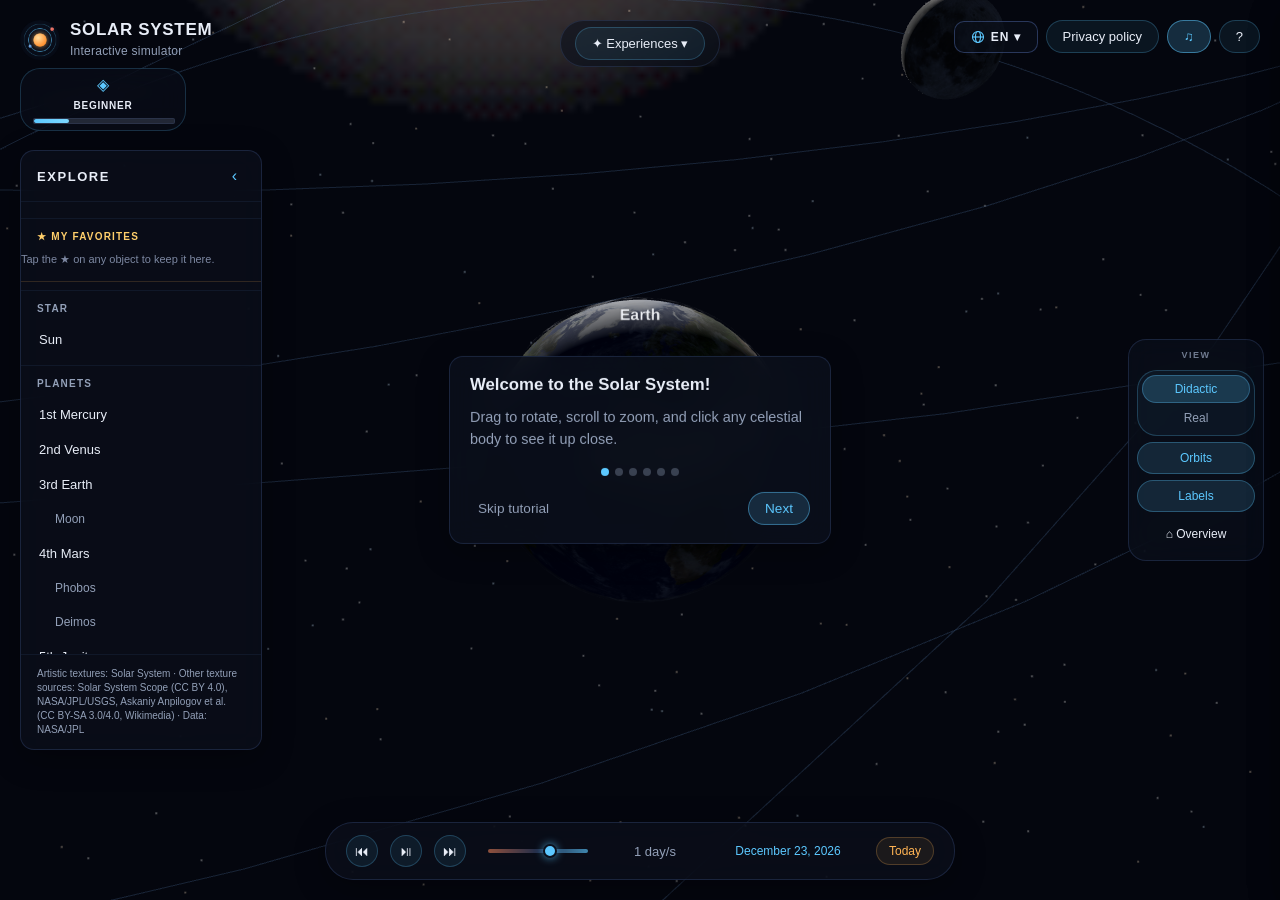
==== index.html @ f391b096 "main315: Onda 1 (31 capitulos, Quiz, Eventos, Voce no Espaco)" ====
<!DOCTYPE html>
<html lang="pt-BR">
<head>
  <meta charset="UTF-8">
  <meta name="viewport" content="width=device-width, initial-scale=1.0, maximum-scale=1.0, user-scalable=no, viewport-fit=cover">
  <title>Sistema Solar — Simulador Interativo</title>
  <meta name="description" content="Explore o Sistema Solar e o Hubble em 3D. Aprenda com roteiros essenciais gratuitos e aprofunde sua descoberta com missões e investigações Pro.">
  <meta property="og:title" content="Sistema Solar — Simulador Interativo 3D">
  <meta property="og:description" content="Explore planetas, luas, cometas e missões espaciais em 3D. Avance e retroceda no tempo, compare tamanhos e aprenda com conteúdo didático em 3 idiomas.">
  <meta property="og:type" content="website">
  <meta name="theme-color" content="#04060e">
  <link rel="icon" href="data:image/svg+xml,%3Csvg xmlns='http://www.w3.org/2000/svg' viewBox='0 0 64 64'%3E%3Ccircle cx='32' cy='32' r='14' fill='%23d8c8a0'/%3E%3Cellipse cx='32' cy='32' rx='26' ry='7' fill='none' stroke='%235cc8ff' stroke-width='3' transform='rotate(-18 32 32)'/%3E%3C/svg%3E">
  <link rel="stylesheet" href="css/estilos.css?v=49">
  <link rel="stylesheet" href="css/hangar.css?v=5">
  <link rel="stylesheet" href="css/navegacao.css?v=10">
  <link rel="stylesheet" href="css/aprendizado.css?v=30">
  <link rel="stylesheet" href="css/mobile.css?v=38">
  <link rel="stylesheet" href="css/paywall.css?v=8">
  <link rel="stylesheet" href="css/quiz.css?v=9">
  <link rel="stylesheet" href="css/voce-no-espaco.css?v=3">
  <link rel="stylesheet" href="css/progresso.css?v=5">
  <link rel="stylesheet" href="css/tutorial.css?v=5">
  <link rel="stylesheet" href="css/palco.css?v=312">
</head>
<body>
  <canvas id="cena"></canvas>
  <div id="ui-root"></div>
  <script type="importmap">{"imports":{"three":"./lib/three.module.js","three/addons/":"./lib/addons/","./js/i18n.js?v=313":"./js/i18n.js?v=313","./js/i18n.js?v=313":"./js/i18n.js?v=313"}}</script>
  <script type="module" src="js/main.js?v=315"></script>
</body>
</html>
---- css/estilos.css ----
/* ---------------------------------------------------------------------------
   SAFE-AREA — recorte de tela (notch, Dynamic Island, furo da câmera, borda
   curva) e barras do sistema.

   Os quatro insets ficam encapsulados em custom properties em vez de `env()`
   solto pelo arquivo, por três motivos:

   1. PISO. O Android pode reportar 0 num inset e ainda assim ter barra de
      gestos ali; um `max()` garante folga mínima sem inventar espaço onde não
      precisa.
   2. TESTE. Nenhum teste consegue forjar `env()`, mas qualquer teste consegue
      sobrescrever uma custom property — é o que torna possível a matriz de
      recortes de tests/audit-safe-area.mjs (furo à esquerda, furo à direita,
      notch largo, barra de gestos alta, 3 botões, borda curva).
   3. UM LUGAR SÓ. Ajuste de fabricante entra aqui, não espalhado em 69 pontos.

   Contexto Android: com targetSdk 36 o edge-to-edge é obrigatório (o
   windowOptOutEdgeToEdgeEnforcement foi desativado em API 36) e o tema declara
   `windowLayoutInDisplayCutoutMode=shortEdges` — ou seja, o app desenha atrás
   das barras e DENTRO do recorte, e é este bloco que devolve a folga.
   Em iOS o mecanismo é o mesmo: em paisagem a Dynamic Island vira inset
   LATERAL (não superior) e a barra da Siri vira inset inferior.
   --------------------------------------------------------------------------- */
:root {
  --safe-top: env(safe-area-inset-top, 0px);
  --safe-right: env(safe-area-inset-right, 0px);
  --safe-bottom: env(safe-area-inset-bottom, 0px);
  --safe-left: env(safe-area-inset-left, 0px);
}

/* Só em tela de toque: piso de 8px embaixo (regra do PLANO-QUALIDADE §3.2 para
   o home indicator / barra de gestos). No desktop não há barra nenhuma e um
   piso só criaria margem morta. */
@media (pointer: coarse) {
  :root {
    --safe-bottom: max(env(safe-area-inset-bottom, 0px), 8px);
  }
}

/* RESET E BASE */
html, body {
  margin: 0;
  height: 100%;
  overflow: hidden;
  background: #04060e;
  /* Sem isto, o Safari/WebKit aplica "font boosting": aumenta sozinho o
     tamanho de blocos de texto que quebram em várias linhas (mas não os de
     uma linha só), pensado pra ajudar leitura em coluna estreita. O efeito:
     na mesma lista, frases curtas (1 linha) ficam no tamanho autoral e
     frases longas (2+ linhas) saem maiores — visto pelo Fred como "letras
     de tamanhos diferentes" nas curiosidades do card de um astro. Afeta só
     Safari/iOS; não reproduz no Chromium. */
  -webkit-text-size-adjust: 100%;
  text-size-adjust: 100%;
  /* Pilha de fonte nativa: San Francisco no iOS/macOS, Segoe UI no Windows,
     Roboto no Android — moderna, legível, sem baixar nada. Único lugar que
     precisa dessa lista completa; o resto do app herda daqui. Nunca declarar
     'Segoe UI' sozinho em outro arquivo sem essa mesma pilha de fallback —
     causou texto serifado no iOS (Segoe UI não existe lá, sem fallback o
     Safari cai na fonte serif padrão dele). Ver CLAUDE.md. */
  font-family: -apple-system, BlinkMacSystemFont, 'Segoe UI', Roboto, Helvetica, Arial, sans-serif;
  color: #e8edf7;
  -webkit-font-smoothing: antialiased;
  -moz-osx-font-smoothing: grayscale;
  /* App nativo (Capacitor): sem zoom de página nem pull-to-refresh —
     o pinça-para-zoom já é tratado pelo OrbitControls no canvas 3D */
  touch-action: pan-x pan-y;
  overscroll-behavior: none;
  -webkit-user-select: none;
  user-select: none;
}

/* Controles de formulário NÃO herdam fonte por padrão — no iOS um input sem
   font-family explícita pode cair na serif do sistema (fonte inconsistente
   que o Fred viu na busca do Explorar). Blindagem única e global: */
button, input, select, textarea {
  font-family: inherit;
}

#cena {
  position: fixed;
  top: 0;
  left: 0;
  width: 100%;
  height: 100%;
  z-index: 0;
  display: block;
}

#ui-root {
  position: fixed;
  top: 0;
  left: 0;
  width: 100%;
  height: 100%;
  z-index: 1;
  pointer-events: none;
  overflow: hidden;
}

/* PAINEL GENÉRICO */
.painel {
  background: rgba(11, 16, 28, 0.74);
  backdrop-filter: blur(14px);
  border: 1px solid rgba(120, 160, 255, 0.16);
  border-radius: 14px;
  box-shadow: 0 8px 32px rgba(0, 0, 0, 0.3);
  pointer-events: auto;
}

/* TÍTULO (topo esquerdo) */
.titulo {
  position: fixed;
  top: calc(20px + var(--safe-top));
  left: calc(20px + var(--safe-left));
  z-index: 10;
  pointer-events: none;
}

/* Logo do app (sol + órbitas): disco à esquerda do nome. O border-radius
   circular esconde o fundo quadrado do PNG sobre o céu. */
.titulo-logo {
  width: 40px;
  height: 40px;
  border-radius: 50%;
  float: left;
  margin-right: 10px;
}

.titulo-principal {
  font-size: 20px;
  font-weight: 600;
  letter-spacing: 0.04em;
  text-transform: uppercase;
  margin: 0;
  color: #e8edf7;
  white-space: nowrap; /* nome ao lado do logo, sem quebrar "SISTEMA / SOLAR" */
}

.titulo-secundario {
  font-size: 12px;
  color: #93a0b8;
  margin: 4px 0 0 0;
  letter-spacing: 0.02em;
}

/* BARRA DE AÇÕES (topo direito) */
.barra-acoes {
  position: fixed;
  top: calc(20px + var(--safe-top));
  right: calc(20px + var(--safe-right));
  display: flex;
  align-items: flex-start;
  gap: 14px;
  z-index: 10;
  flex-wrap: wrap;
  justify-content: flex-end;
  pointer-events: auto;
  max-width: calc(100vw - 320px);
}

.grupo-acoes {
  display: flex;
  align-items: center;
  gap: 8px;
  flex-wrap: wrap;
  justify-content: flex-end;
}

/* BOTÕES */
.botao {
  background: rgba(92, 200, 255, 0.08);
  color: #e8edf7;
  border: 1px solid rgba(92, 200, 255, 0.24);
  border-radius: 20px;
  padding: 8px 16px;
  font-size: 13px;
  font-weight: 500;
  cursor: pointer;
  transition: all 150ms ease;
  white-space: nowrap;
  display: flex;
  align-items: center;
  gap: 6px;
  font-family: inherit;
}

.botao:hover {
  background: rgba(92, 200, 255, 0.15);
  border-color: rgba(92, 200, 255, 0.4);
  box-shadow: 0 0 12px rgba(92, 200, 255, 0.2);
}

.botao:active {
  transform: scale(0.98);
}

.botao.toggle-ativo {
  background: rgba(92, 200, 255, 0.2);
  border-color: rgba(92, 200, 255, 0.5);
  color: #5cc8ff;
}

/* TOGGLE DE ESCALA */
.toggle-escala {
  display: flex;
  align-items: center;
  gap: 6px;
  background: rgba(92, 200, 255, 0.08);
  border: 1px solid rgba(92, 200, 255, 0.24);
  border-radius: 20px;
  padding: 4px;
  height: 32px;
}

.toggle-escala-opcao {
  padding: 6px 14px;
  font-size: 12px;
  border: none;
  background: transparent;
  color: #93a0b8;
  cursor: pointer;
  border-radius: 18px;
  transition: all 150ms ease;
  font-weight: 500;
  font-family: inherit;
}

.toggle-escala-opcao.ativo {
  background: rgba(92, 200, 255, 0.2);
  color: #5cc8ff;
  border: 1px solid rgba(92, 200, 255, 0.3);
}

.toggle-escala-separador {
  color: rgba(92, 200, 255, 0.2);
  font-size: 16px;
  font-weight: 300;
}

/* No desktop o rail lateral já mostra "VISUALIZAÇÃO" acima do toggle, então
   o rótulo fica escondido ali; no mobile (toolbar inferior, ≤1024px) o
   toggle perde esse contexto e o rótulo "Tamanho" aparece pra deixar claro
   que Didático/Real é sobre escala de tamanho, não outra coisa. */
.toggle-escala-label {
  display: none;
}

@media (max-width: 1024px) {
  .toggle-escala-label {
    display: flex;
    align-items: center;
    font-size: 11px;
    font-weight: 600;
    color: #93a0b8;
    text-transform: uppercase;
    letter-spacing: 0.04em;
    white-space: nowrap;
  }
}

/* Popover de experiências: no desktop os itens ficam inline (contents) e o
   gatilho some; no mobile o gatilho aparece e os itens viram um painel */
.experiencias-trigger { display: none; }
.experiencias-itens { display: contents; }

@media (max-width: 768px) {
  .experiencias-trigger { display: flex; }
  .experiencias-itens { display: none; }
  .experiencias-itens.aberto {
    display: flex;
    flex-direction: column;
    gap: 8px;
    position: fixed;
    top: calc(205px + var(--safe-top));
    left: calc(12px + var(--safe-left));
    background: rgba(11, 16, 28, 0.92);
    backdrop-filter: blur(14px);
    border: 1px solid rgba(120, 160, 255, 0.2);
    border-radius: 14px;
    padding: 12px;
    z-index: 14;
    box-shadow: 0 12px 40px rgba(0, 0, 0, 0.5);
  }
  .experiencias-itens.aberto .botao { justify-content: flex-start; }
}

/* PAINEL EXPLORAR (lateral esquerda) */
.painel-explorar {
  position: fixed;
  left: calc(20px + var(--safe-left));
  /* 150px: abaixo do bloco de identidade (título + chip de nível) */
  top: calc(150px + var(--safe-top));
  bottom: calc(150px + var(--safe-bottom));
  width: 240px;
  z-index: 5;
  display: flex;
  flex-direction: column;
  animation: slideInLeft 220ms ease;
  transition: width 220ms ease, bottom 220ms ease, background 220ms ease;
  overflow: hidden;
}

/* Recolhido: vira uma barra mínima no canto — visual clean para quem só
   quer navegar/olhar a cena sem a lista por cima */
.painel-explorar.colapsado {
  width: 44px;
  bottom: auto;
  background: rgba(11, 16, 28, 0.6);
}

.painel-explorar.colapsado .explorar-cabecalho {
  justify-content: center;
  padding: 10px 0;
  border-bottom: none;
}

.painel-explorar.colapsado .explorar-titulo,
.painel-explorar.colapsado .explorar-rodape {
  display: none;
}

@keyframes slideInLeft {
  from {
    opacity: 0;
    transform: translateX(-20px);
  }
  to {
    opacity: 1;
    transform: translateX(0);
  }
}

.explorar-cabecalho {
  display: flex;
  justify-content: space-between;
  align-items: center;
  padding: 12px 16px;
  border-bottom: 1px solid rgba(120, 160, 255, 0.08);
  flex-shrink: 0;
}

.explorar-titulo {
  font-size: 13px;
  font-weight: 600;
  text-transform: uppercase;
  letter-spacing: 0.12em;
  color: #e8edf7;
  margin: 0;
}

.explorar-botao-colapsar {
  background: none;
  border: none;
  color: #5cc8ff;
  cursor: pointer;
  font-size: 16px;
  padding: 4px 8px;
  transition: transform 150ms ease;
}

.explorar-botao-colapsar:hover {
  color: #7dd8ff;
  text-shadow: 0 0 8px rgba(92, 200, 255, 0.5);
}

.explorar-conteudo {
  flex: 1;
  overflow-y: auto;
  padding: 8px 0;
}

.explorar-grupo {
  margin-bottom: 4px;
}

.explorar-grupo-titulo {
  font-size: 10px;
  font-weight: 600;
  text-transform: uppercase;
  letter-spacing: 0.12em;
  color: #93a0b8;
  padding: 12px 16px 8px;
  margin: 0;
  border-top: 1px solid rgba(120, 160, 255, 0.08);
  margin-top: 8px;
}

.explorar-item {
  padding: 10px 16px;
  cursor: pointer;
  transition: all 150ms ease;
  border-left: 2px solid transparent;
  font-size: 13px;
  color: #e8edf7;
}

.explorar-item:hover {
  background: rgba(92, 200, 255, 0.08);
  color: #5cc8ff;
}

.explorar-item.selecionado {
  background: rgba(92, 200, 255, 0.12);
  border-left-color: #5cc8ff;
  color: #5cc8ff;
}

.explorar-item-lua {
  padding-left: 32px;
  font-size: 12px;
  color: #93a0b8;
}

.explorar-item-lua:hover {
  color: #5cc8ff;
}

.explorar-item-lua.selecionado {
  color: #5cc8ff;
  background: rgba(92, 200, 255, 0.08);
}

/* SCROLLBAR ESTILIZADA */
.explorar-conteudo::-webkit-scrollbar {
  width: 6px;
}

.explorar-conteudo::-webkit-scrollbar-track {
  background: transparent;
}

.explorar-conteudo::-webkit-scrollbar-thumb {
  background: rgba(92, 200, 255, 0.2);
  border-radius: 3px;
}

.explorar-conteudo::-webkit-scrollbar-thumb:hover {
  background: rgba(92, 200, 255, 0.35);
}

/* CONTROLES DE TEMPO (rodapé) */
.controles-tempo {
  position: fixed;
  bottom: calc(20px + var(--safe-bottom));
  left: 50%;
  transform: translateX(-50%);
  z-index: 5;
  pointer-events: auto;
}

.tempo-pill {
  background: rgba(11, 16, 28, 0.74);
  backdrop-filter: blur(14px);
  border: 1px solid rgba(120, 160, 255, 0.16);
  border-radius: 28px;
  padding: 12px 20px;
  display: flex;
  align-items: center;
  gap: 12px;
  box-shadow: 0 8px 32px rgba(0, 0, 0, 0.3);
  animation: slideUp 220ms ease;
}

@keyframes slideUp {
  from {
    opacity: 0;
    transform: translateY(20px);
  }
  to {
    opacity: 1;
    transform: translateY(0);
  }
}

.tempo-botao {
  background: rgba(92, 200, 255, 0.08);
  border: 1px solid rgba(92, 200, 255, 0.24);
  color: #e8edf7;
  border-radius: 16px;
  width: 32px;
  height: 32px;
  display: flex;
  align-items: center;
  justify-content: center;
  cursor: pointer;
  transition: all 150ms ease;
  font-size: 14px;
  font-family: monospace;
}

.tempo-botao:hover {
  background: rgba(92, 200, 255, 0.15);
  border-color: rgba(92, 200, 255, 0.4);
  box-shadow: 0 0 8px rgba(92, 200, 255, 0.2);
}

.tempo-velocidade {
  min-width: 90px;
  text-align: center;
  font-size: 13px;
  color: #93a0b8;
  font-weight: 500;
}

.tempo-data {
  min-width: 140px;
  text-align: center;
  font-size: 12px;
  color: #5cc8ff;
  font-weight: 500;
  cursor: pointer;
  border-radius: 8px;
  padding: 2px 6px;
  transition: background 150ms ease, color 150ms ease;
}

.tempo-data:hover,
.tempo-data:focus-visible {
  background: rgba(92, 200, 255, 0.12);
  color: #7dd8ff;
  outline: none;
}

/* Campo de data nativo que substitui o label ao clicar (mesma pílula) */
.tempo-data-input {
  min-width: 140px;
  text-align: center;
  font-size: 12px;
  font-family: inherit;
  font-weight: 500;
  color: #5cc8ff;
  background: rgba(92, 200, 255, 0.08);
  border: 1px solid rgba(92, 200, 255, 0.3);
  border-radius: 8px;
  padding: 2px 6px;
  color-scheme: dark; /* ícone de calendário nativo legível no tema escuro */
}

.tempo-botao-hoje {
  background: rgba(255, 180, 84, 0.08);
  border: 1px solid rgba(255, 180, 84, 0.24);
  color: #ffb454;
  font-size: 12px;
  width: auto;
  padding: 6px 12px;
  border-radius: 16px;
}

.tempo-botao-hoje:hover {
  background: rgba(255, 180, 84, 0.15);
  border-color: rgba(255, 180, 84, 0.4);
  box-shadow: 0 0 8px rgba(255, 180, 84, 0.15);
}

/* PAINEL DE INFO (direita) */
.painel-info {
  /* border-box: sem isso, a borda de 1px soma ao width declarado e o
     right:-Npx (calculado para os N do width) some por 1-2px do que devia,
     deixando um fiapo/canto do painel visível na borda direita mesmo
     fechado — reportado num iPhone. width e right precisam concordar
     exatamente para o painel ficar 100% fora da tela quando fechado. */
  box-sizing: border-box;
  position: fixed;
  right: -420px;
  top: 0;
  width: 420px;
  height: 100%;
  padding-right: var(--safe-right);
  /* Acima da barra de ações (10): painel aberto é um drawer que cobre o
     que está atrás, evitando botões sobrepostos disputando o clique */
  z-index: 12;
  display: flex;
  flex-direction: column;
  background: rgba(11, 16, 28, 0.93);
  backdrop-filter: blur(14px);
  border-left: 1px solid rgba(120, 160, 255, 0.16);
  transition: right 220ms ease;
  overflow: hidden;
}

.painel-info.aberto {
  right: 0;
}

.info-cabecalho {
  padding: 20px;
  border-bottom: 1px solid rgba(120, 160, 255, 0.08);
  flex-shrink: 0;
  display: flex;
  justify-content: space-between;
  align-items: flex-start;
}

.info-botao-fechar {
  background: none;
  border: none;
  color: #93a0b8;
  cursor: pointer;
  font-size: 18px;
  padding: 0;
  transition: color 150ms ease;
}

.info-botao-fechar:hover {
  color: #5cc8ff;
}

.info-conteudo {
  flex: 1;
  overflow-y: auto;
  padding: 20px;
  display: flex;
  flex-direction: column;
  gap: 16px;
}

.info-chip-tipo {
  display: inline-block;
  background: rgba(92, 200, 255, 0.12);
  color: #5cc8ff;
  padding: 6px 12px;
  border-radius: 12px;
  font-size: 10px;
  font-weight: 600;
  text-transform: uppercase;
  letter-spacing: 0.12em;
  width: fit-content;
  margin-bottom: 12px;
}

.info-credito-textura {
  margin-top: 8px;
  padding-top: 10px;
  border-top: 1px solid rgba(150, 173, 203, 0.14);
  color: #98a5b8;
  font-size: 10px;
  line-height: 1.5;
  overflow-wrap: anywhere;
}

.info-credito-textura a {
  color: inherit;
  font: inherit;
  text-decoration: underline;
  display: inline-block;
  min-height: 24px;
}

.info-nome {
  font-size: 28px;
  font-weight: 600;
  color: #e8edf7;
  margin: 0;
  line-height: 1.2;
}

/* Botão favoritar (Efeito IKEA) — discreto no estado vazio, dourado quando ativo */
.info-fav-btn {
  display: inline-flex;
  align-items: center;
  gap: 6px;
  margin: 10px 0 0 0;
  padding: 5px 12px;
  font-size: 12px;
  font-family: inherit;
  color: #93a0b8;
  background: rgba(255, 255, 255, 0.04);
  border: 1px solid rgba(255, 255, 255, 0.12);
  border-radius: 999px;
  cursor: pointer;
  transition: all 150ms ease;
}

.info-fav-btn:hover {
  border-color: rgba(255, 180, 84, 0.5);
  color: #e8edf7;
}

.info-fav-btn.ativo {
  color: #ffcf6b;
  background: rgba(255, 180, 84, 0.12);
  border-color: rgba(255, 180, 84, 0.45);
}

/* Marcador ★ na lista Explorar dos astros favoritados */
.explorar-fav-marcador {
  color: #ffcf6b;
  font-size: 11px;
}

/* Seção "Meus favoritos" no topo do Explorar — a coleção reunida num lugar só */
.explorar-grupo-favoritos {
  padding-bottom: 10px;
  margin-bottom: 4px;
  border-bottom: 1px solid rgba(255, 180, 84, 0.16);
}

.explorar-grupo-favoritos .explorar-grupo-titulo {
  color: #ffcf6b;
}

.explorar-item-fav {
  color: #e8edf7;
}

.explorar-fav-vazio {
  font-size: 11px;
  line-height: 1.4;
  color: #7d88a2;
  padding: 2px 0 4px 0;
}

.info-ordem {
  font-size: 12px;
  color: #93a0b8;
  margin: 8px 0 0 0;
}

.info-resumo {
  font-size: 13px;
  line-height: 1.6;
  color: #e8edf7;
}

.info-grid {
  display: grid;
  grid-template-columns: 1fr 1fr;
  gap: 16px;
}

.info-numero {
  display: flex;
  flex-direction: column;
  gap: 6px;
}

.info-numero-rotulo {
  font-size: 10px;
  font-weight: 600;
  text-transform: uppercase;
  letter-spacing: 0.08em;
  color: #93a0b8;
}

.info-numero-valor {
  font-size: 14px;
  font-weight: 600;
  color: #5cc8ff;
}

.info-curiosidades-titulo {
  font-size: 12px;
  font-weight: 600;
  text-transform: uppercase;
  letter-spacing: 0.08em;
  color: #e8edf7;
  margin: 0;
}

.info-curiosidades {
  margin: 8px 0 0 0;
  padding-left: 16px;
}

.info-curiosidades li {
  font-size: 12px;
  color: #e8edf7;
  line-height: 1.5;
  margin-bottom: 8px;
}

.info-curiosidades li::marker {
  color: #5cc8ff;
}

.info-luas-titulo {
  font-size: 12px;
  font-weight: 600;
  text-transform: uppercase;
  letter-spacing: 0.08em;
  color: #e8edf7;
  margin: 0;
}

.info-luas {
  display: flex;
  flex-wrap: wrap;
  gap: 8px;
  margin-top: 8px;
}

.info-lua-chip {
  background: rgba(92, 200, 255, 0.1);
  border: 1px solid rgba(92, 200, 255, 0.2);
  color: #5cc8ff;
  padding: 6px 12px;
  border-radius: 12px;
  font-size: 11px;
  font-weight: 600;
  text-transform: uppercase;
  letter-spacing: 0.08em;
  cursor: pointer;
  transition: all 150ms ease;
}

.info-lua-chip:hover {
  background: rgba(92, 200, 255, 0.2);
  border-color: rgba(92, 200, 255, 0.4);
  box-shadow: 0 0 8px rgba(92, 200, 255, 0.15);
}

.info-detalhes {
  border-top: 1px solid rgba(120, 160, 255, 0.08);
  padding-top: 16px;
}

.info-detalhes summary {
  font-size: 12px;
  font-weight: 600;
  text-transform: uppercase;
  letter-spacing: 0.08em;
  color: #93a0b8;
  cursor: pointer;
  transition: color 150ms ease;
  user-select: none;
}

.info-detalhes summary:hover {
  color: #5cc8ff;
}

.info-detalhes-conteudo {
  margin-top: 12px;
  font-size: 12px;
  line-height: 1.6;
  color: #e8edf7;
  display: flex;
  flex-direction: column;
  gap: 12px;
}

.info-detalhes-secao-titulo {
  font-size: 11px;
  font-weight: 600;
  text-transform: uppercase;
  letter-spacing: 0.08em;
  color: #93a0b8;
  margin-top: 8px;
}

.info-detalhes-chips {
  display: flex;
  flex-wrap: wrap;
  gap: 6px;
  margin-top: 6px;
}

.info-detalhes-chip {
  background: rgba(92, 200, 255, 0.08);
  color: #5cc8ff;
  padding: 4px 10px;
  border-radius: 10px;
  font-size: 10px;
  font-weight: 600;
  text-transform: uppercase;
  letter-spacing: 0.08em;
}

/* SCROLLBAR DO PAINEL DE INFO */
.info-conteudo::-webkit-scrollbar {
  width: 6px;
}

.info-conteudo::-webkit-scrollbar-track {
  background: transparent;
}

.info-conteudo::-webkit-scrollbar-thumb {
  background: rgba(92, 200, 255, 0.2);
  border-radius: 3px;
}

.info-conteudo::-webkit-scrollbar-thumb:hover {
  background: rgba(92, 200, 255, 0.35);
}

/* TOUR GUIADO */
.tour-card {
  position: fixed;
  bottom: calc(100px + var(--safe-bottom));
  left: calc(20px + var(--safe-left));
  z-index: 11; /* acima da barra de ações (10), abaixo dos drawers (12) */
  width: 320px;
  animation: slideInLeft 220ms ease;
  pointer-events: auto;
}

.tour-corpo {
  background: rgba(11, 16, 28, 0.82);
  backdrop-filter: blur(14px);
  border: 1px solid rgba(92, 200, 255, 0.24);
  border-radius: 14px;
  padding: 16px;
  box-shadow: 0 8px 32px rgba(92, 200, 255, 0.1);
}

.tour-numero {
  font-size: 10px;
  font-weight: 600;
  text-transform: uppercase;
  letter-spacing: 0.12em;
  color: #93a0b8;
  margin-bottom: 8px;
}

.tour-nome {
  font-size: 20px;
  font-weight: 600;
  color: #5cc8ff;
  margin: 0 0 12px 0;
  line-height: 1.3;
}

.tour-texto {
  font-size: 12px;
  color: #e8edf7;
  line-height: 1.6;
  margin-bottom: 16px;
}

.tour-botoes {
  display: flex;
  justify-content: space-between;
  gap: 8px;
}

.tour-botao {
  flex: 1;
  background: rgba(92, 200, 255, 0.08);
  border: 1px solid rgba(92, 200, 255, 0.24);
  color: #e8edf7;
  padding: 8px 12px;
  border-radius: 8px;
  font-size: 11px;
  font-weight: 600;
  cursor: pointer;
  transition: all 150ms ease;
  font-family: inherit;
  text-transform: uppercase;
  letter-spacing: 0.08em;
}

.tour-botao:hover {
  background: rgba(92, 200, 255, 0.15);
  border-color: rgba(92, 200, 255, 0.4);
}

.tour-botao-sair {
  background: rgba(255, 180, 84, 0.08);
  border-color: rgba(255, 180, 84, 0.24);
  color: #ffb454;
}

.tour-botao-sair:hover {
  background: rgba(255, 180, 84, 0.15);
  border-color: rgba(255, 180, 84, 0.4);
}

/* TOAST DICA INICIAL */
.toast-dica {
  position: fixed;
  bottom: 50%;
  left: 50%;
  transform: translate(-50%, 50%);
  background: rgba(11, 16, 28, 0.85);
  backdrop-filter: blur(14px);
  border: 1px solid rgba(92, 200, 255, 0.24);
  border-radius: 14px;
  padding: 20px 28px;
  text-align: center;
  font-size: 14px;
  color: #e8edf7;
  line-height: 1.6;
  z-index: 8;
  max-width: 360px;
  box-shadow: 0 8px 32px rgba(92, 200, 255, 0.1);
  animation: fadeInScale 220ms ease forwards;
  pointer-events: none;
}

@keyframes fadeInScale {
  from {
    opacity: 0;
    transform: translate(-50%, 50%) scale(0.9);
  }
  to {
    opacity: 1;
    transform: translate(-50%, 50%) scale(1);
  }
}

.toast-dica.saindo {
  animation: fadeOutScale 220ms ease forwards;
}

@keyframes fadeOutScale {
  from {
    opacity: 1;
    transform: translate(-50%, 50%) scale(1);
  }
  to {
    opacity: 0;
    transform: translate(-50%, 50%) scale(0.9);
  }
}

/* RESPONSIVO */
@media (max-width: 1024px) {
  .painel-explorar {
    width: 200px;
  }

  .painel-info {
    width: 340px;
  }

  .barra-acoes {
    left: calc(12px + var(--safe-left));
    right: calc(12px + var(--safe-right));
    max-width: none;
    /* Abaixo do bloco de identidade (título + chip de nível, ~140px) —
       linha única rolável, nunca coluna vertical nem por cima do título */
    top: calc(150px + var(--safe-top));
    flex-wrap: nowrap;
    overflow-x: auto;
    scrollbar-width: none;
    padding-bottom: 4px;
    gap: 6px;
    /* flex-end + overflow vaza pela esquerda SEM scroll; com flex-start o
       excesso vaza pela direita e o scroll horizontal alcança tudo */
    justify-content: flex-start;
  }
  .barra-acoes::-webkit-scrollbar {
    display: none;
  }
  .grupo-acoes {
    flex-wrap: nowrap;
  }

  /* Explorar desce para baixo da barra rolável */
  .painel-explorar {
    top: calc(205px + var(--safe-top));
  }

  .botao, .toggle-escala {
    font-size: 12px;
    padding: 6px 12px;
  }

  .tour-card {
    width: 280px;
    bottom: 80px;
  }

  .toast-dica {
    font-size: 12px;
    padding: 16px 20px;
  }

  .titulo {
    max-width: 60vw;
  }

  .titulo-principal {
    font-size: 16px;
  }

  .titulo-secundario {
    font-size: 11px;
  }
}

/* V2: PAINEL EVENTOS */
.painel-eventos {
  /* box-sizing: ver comentário equivalente em .painel-info */
  box-sizing: border-box;
  position: fixed;
  right: -420px;
  top: 0;
  width: 420px;
  height: 100%;
  padding-right: var(--safe-right);
  z-index: 12;
  display: flex;
  flex-direction: column;
  background: rgba(11, 16, 28, 0.93);
  backdrop-filter: blur(14px);
  border-left: 1px solid rgba(120, 160, 255, 0.16);
  transition: right 220ms ease;
  overflow: hidden;
}

.painel-eventos.aberto {
  right: 0;
}

.eventos-cabecalho {
  padding: 20px;
  border-bottom: 1px solid rgba(120, 160, 255, 0.08);
  flex-shrink: 0;
  display: flex;
  justify-content: space-between;
  align-items: center;
}

.eventos-titulo {
  font-size: 16px;
  font-weight: 600;
  text-transform: uppercase;
  letter-spacing: 0.08em;
  color: #e8edf7;
  margin: 0;
}

.eventos-btn-fechar {
  background: none;
  border: none;
  color: #93a0b8;
  cursor: pointer;
  font-size: 18px;
  padding: 0;
  transition: color 150ms ease;
}

.eventos-btn-fechar:hover {
  color: #5cc8ff;
}

.eventos-conteudo {
  flex: 1;
  overflow-y: auto;
  padding: 16px;
  display: flex;
  flex-direction: column;
  gap: 12px;
}

.eventos-btn-toggle-passados {
  background: rgba(255, 255, 255, 0.06);
  border: 1px solid rgba(255, 255, 255, 0.14);
  color: #93a0b8;
  font-size: 12px;
  font-weight: 500;
  padding: 8px 12px;
  border-radius: 8px;
  cursor: pointer;
  transition: all 150ms ease;
  align-self: flex-start;
}

.eventos-btn-toggle-passados:hover {
  background: rgba(255, 255, 255, 0.12);
  color: #e6ecf5;
}

.evento-item {
  background: rgba(92, 200, 255, 0.08);
  border: 1px solid rgba(92, 200, 255, 0.16);
  border-radius: 10px;
  padding: 12px;
  display: flex;
  flex-direction: column;
  gap: 8px;
  transition: all 150ms ease;
}

.evento-item.evento-proximo {
  border-color: #5cc8ff;
  background: rgba(92, 200, 255, 0.12);
}

.evento-item.evento-passado {
  opacity: 0.5;
}

.evento-header {
  display: flex;
  justify-content: space-between;
  align-items: center;
  gap: 8px;
}

.evento-data {
  font-size: 11px;
  color: #93a0b8;
  font-weight: 500;
}

.evento-chip {
  display: inline-block;
  background: rgba(92, 200, 255, 0.2);
  color: #5cc8ff;
  padding: 4px 8px;
  border-radius: 8px;
  font-size: 9px;
  font-weight: 600;
  text-transform: uppercase;
  letter-spacing: 0.06em;
  white-space: nowrap;
}

.evento-nome {
  font-size: 13px;
  font-weight: 600;
  color: #e8edf7;
  margin: 0;
}

.evento-descricao {
  font-size: 11px;
  color: #93a0b8;
  margin: 0;
  line-height: 1.4;
}

.evento-btn {
  align-self: flex-start;
  font-size: 11px;
  padding: 6px 12px;
  margin-top: 4px;
}

.eventos-conteudo::-webkit-scrollbar {
  width: 6px;
}

.eventos-conteudo::-webkit-scrollbar-track {
  background: transparent;
}

.eventos-conteudo::-webkit-scrollbar-thumb {
  background: rgba(92, 200, 255, 0.2);
  border-radius: 3px;
}

.eventos-conteudo::-webkit-scrollbar-thumb:hover {
  background: rgba(92, 200, 255, 0.35);
}

/* V2: COMPARADOR DE TAMANHOS */
.comparador-overlay {
  position: fixed;
  top: 0;
  left: 0;
  width: 100%;
  height: 100%;
  background: rgba(0, 0, 0, 0.6);
  display: flex;
  align-items: center;
  justify-content: center;
  /* Modal: acima da barra de ações (10) e dos drawers laterais (12) */
  z-index: 13;
  pointer-events: auto;
}

.comparador-painel {
  background: rgba(11, 16, 28, 0.95);
  backdrop-filter: blur(14px);
  border: 1px solid rgba(120, 160, 255, 0.16);
  border-radius: 14px;
  padding: 24px;
  width: 90%;
  max-width: 900px;
  max-height: 80vh;
  display: flex;
  flex-direction: column;
  gap: 16px;
  box-shadow: 0 8px 32px rgba(0, 0, 0, 0.4);
}

.comparador-header {
  display: flex;
  justify-content: space-between;
  align-items: center;
  flex-shrink: 0;
}

.comparador-btn-fechar {
  background: none;
  border: none;
  color: #93a0b8;
  cursor: pointer;
  font-size: 20px;
  padding: 0;
  transition: color 150ms ease;
}

.comparador-btn-fechar:hover {
  color: #5cc8ff;
}

.comparador-toggle {
  display: flex;
  align-items: center;
  gap: 12px;
}

.comparador-toggle input[type="checkbox"] {
  cursor: pointer;
}

.comparador-scroll {
  display: flex;
  gap: 20px;
  overflow-x: auto;
  padding: 12px 0;
  flex: 1;
  align-items: flex-end;
}

.comparador-scroll::-webkit-scrollbar {
  height: 6px;
}

.comparador-scroll::-webkit-scrollbar-track {
  background: transparent;
}

.comparador-scroll::-webkit-scrollbar-thumb {
  background: rgba(92, 200, 255, 0.2);
  border-radius: 3px;
}

.comparador-scroll::-webkit-scrollbar-thumb:hover {
  background: rgba(92, 200, 255, 0.35);
}

.comparador-corpo {
  display: flex;
  flex-direction: column;
  align-items: center;
  gap: 8px;
  flex-shrink: 0;
  cursor: pointer;
  /* Área de toque mínima acolchoada — o círculo em si pode ficar minúsculo
     (Terra ao lado do Sol) sem prejudicar o clique/toque, porque o cartão
     inteiro (círculo + rótulo) é a área clicável, não só o círculo. */
  padding: 4px 10px;
}

.comparador-circulo {
  border-radius: 50%;
  box-shadow: 0 0 12px rgba(92, 200, 255, 0.2);
  transition: all 150ms ease;
  display: flex;
  align-items: center;
  justify-content: center;
  /* SEM min-width/min-height aqui: um piso em px nesta camada sobrescrevia
     o diâmetro calculado em ui.js e destruía a proporção real quando o Sol
     entra na comparação (Terra e Júpiter — com >32px de fator de escala
     compartilhado — colapsavam ambos no mesmo piso de 32px e pareciam do
     mesmo tamanho). O piso correto (Math.max em ui.js, bem menor) já
     garante que nada suma; ele é a única fonte de verdade do tamanho mínimo. */
}

.comparador-circulo:hover {
  box-shadow: 0 0 20px rgba(92, 200, 255, 0.4);
  transform: scale(1.05);
}

.comparador-rotulo {
  text-align: center;
  font-size: 11px;
  color: #e8edf7;
  max-width: 80px;
  line-height: 1.3;
}

/* V2: CARD MISSÃO */
.card-missao {
  position: fixed;
  bottom: 30px;
  right: 30px;
  z-index: 11; /* acima da barra de ações (10), abaixo dos drawers (12) */
  width: 320px;
  animation: slideInRight 220ms ease;
  pointer-events: auto;
}

@keyframes slideInRight {
  from {
    opacity: 0;
    transform: translateX(20px);
  }
  to {
    opacity: 1;
    transform: translateX(0);
  }
}

.card-missao-corpo {
  background: rgba(11, 16, 28, 0.82);
  backdrop-filter: blur(14px);
  border: 1px solid rgba(92, 200, 255, 0.24);
  border-radius: 14px;
  padding: 16px;
  box-shadow: 0 8px 32px rgba(92, 200, 255, 0.1);
}

.card-missao-header {
  display: flex;
  justify-content: space-between;
  align-items: center;
  margin-bottom: 12px;
}

.card-missao-nome {
  font-size: 16px;
  font-weight: 600;
  color: #e8edf7;
  margin: 0;
}

.card-missao-btn-fechar {
  background: none;
  border: none;
  color: #93a0b8;
  cursor: pointer;
  font-size: 16px;
  padding: 0;
  transition: color 150ms ease;
}

.card-missao-btn-fechar:hover {
  color: #5cc8ff;
}

.card-missao-conteudo {
  display: flex;
  flex-direction: column;
  gap: 12px;
  max-height: 320px;
  overflow-y: auto;
}

.card-missao-conteudo::-webkit-scrollbar {
  width: 4px;
}

.card-missao-conteudo::-webkit-scrollbar-thumb {
  background: rgba(92, 200, 255, 0.2);
  border-radius: 2px;
}

.card-missao-estado {
  font-size: 11px;
  color: #ffb454;
  font-weight: 500;
}

.card-missao-descricao {
  font-size: 12px;
  color: #e8edf7;
  margin: 0;
  line-height: 1.5;
}

.card-missao-timeline {
  display: flex;
  flex-direction: column;
  gap: 8px;
  border-top: 1px solid rgba(92, 200, 255, 0.08);
  padding-top: 12px;
}

.card-missao-parada {
  display: flex;
  justify-content: space-between;
  align-items: center;
  font-size: 11px;
}

.card-missao-parada-rotulo {
  color: #93a0b8;
  font-weight: 500;
}

.card-missao-parada-data {
  color: #5cc8ff;
  font-weight: 600;
  background: none;
  border: none;
  font-family: inherit;
  font-size: inherit;
  cursor: pointer;
  padding: 2px 6px;
  border-radius: 6px;
  transition: background 150ms ease, color 150ms ease;
}

.card-missao-parada-data:hover,
.card-missao-parada-data:focus-visible {
  background: rgba(92, 200, 255, 0.15);
  color: #7dd8ff;
  outline: none;
}

.card-missao-btn-lancamento {
  margin-top: 8px;
  font-size: 11px;
  padding: 6px 12px;
  align-self: flex-start;
}

/* V2: EXPLORAR - MISSÕES */
.explorar-missao-item {
  display: flex;
  align-items: center;
  gap: 8px;
  padding: 8px 12px !important;
  border-left-color: transparent !important;
}

.explorar-missao-bolinha {
  width: 10px;
  height: 10px;
  border-radius: 50%;
  flex-shrink: 0;
}

.explorar-missao-nome {
  flex: 1;
  cursor: pointer;
  color: #e8edf7;
  font-size: 13px;
  transition: color 150ms ease;
}

.explorar-missao-nome:hover {
  color: #5cc8ff;
}

.explorar-missao-btn-olho {
  background: none;
  border: none;
  color: #5cc8ff;
  cursor: pointer;
  font-size: 14px;
  padding: 0;
  flex-shrink: 0;
  transition: opacity 150ms ease;
}

.explorar-missao-btn-olho:hover {
  opacity: 0.7;
}

/* SONDAS/TELESCÓPIOS */
.explorar-sonda-item {
  display: flex;
  align-items: center;
  gap: 8px;
  border-left-color: transparent !important;
}

.explorar-sonda-nome {
  flex: 1;
  cursor: pointer;
  color: #e8edf7;
  user-select: none;
  transition: color 150ms ease;
}

.explorar-sonda-nome:hover {
  color: #5cc8ff;
}

.explorar-sonda-btn-olho {
  background: none;
  border: none;
  color: #5cc8ff;
  cursor: pointer;
  font-size: 14px;
  padding: 0;
  flex-shrink: 0;
  transition: opacity 150ms ease;
}

.explorar-sonda-btn-olho:hover {
  opacity: 0.7;
}

/* V2: RODAPÉ EXPLORAR */
.explorar-rodape {
  font-size: 10px;
  color: #93a0b8;
  padding: 12px 16px;
  border-top: 1px solid rgba(120, 160, 255, 0.08);
  flex-shrink: 0;
  line-height: 1.4;
}

/* V2: COMPARAÇÕES NO PAINEL INFO */
.info-comparacoes-titulo {
  font-size: 12px;
  font-weight: 600;
  text-transform: uppercase;
  letter-spacing: 0.08em;
  color: #ffb454;
  margin: 0;
}

.info-comparacoes {
  margin: 8px 0 0 0;
  padding-left: 16px;
}

.info-comparacoes li {
  font-size: 12px;
  color: #e8edf7;
  line-height: 1.5;
  margin-bottom: 8px;
}

.info-comparacoes li::marker {
  color: #ffb454;
}

@media (max-width: 1024px) {
  .painel-explorar {
    width: 200px;
  }

  .painel-info {
    width: 340px;
  }

  .painel-eventos {
    width: 340px;
    right: -340px;
  }

  .comparador-painel {
    max-width: 85vw;
    max-height: 70vh;
  }

  .barra-acoes {
    gap: 6px;
  }

  .botao, .toggle-escala {
    font-size: 12px;
    padding: 6px 12px;
  }

  .tour-card {
    width: 280px;
    bottom: 80px;
  }

  .toast-dica {
    font-size: 12px;
    padding: 16px 20px;
  }

  .titulo-principal {
    font-size: 16px;
  }

  .titulo-secundario {
    font-size: 11px;
  }

  .card-missao {
    width: 280px;
    bottom: 20px;
    right: 20px;
  }
}

@media (max-width: 768px) {
  .painel-explorar {
    width: 180px;
    left: 10px;
    /* top herdado da media query de 1024px (abaixo da barra rolável) */
    bottom: 130px;
  }

  .barra-acoes {
    /* top/left/right herdados da media query de 1024px (linha rolável
       abaixo da identidade) — só encolhe o espaçamento */
    gap: 4px;
  }

  .botao {
    padding: 6px 10px;
    font-size: 11px;
  }

  .titulo {
    top: 10px;
    left: 10px;
  }

  .titulo-principal {
    font-size: 14px;
  }

  .tempo-pill {
    font-size: 12px;
    padding: 10px 16px;
    gap: 8px;
  }

  .tempo-botao {
    width: 28px;
    height: 28px;
    font-size: 12px;
  }

  .tempo-velocidade,
  .tempo-data {
    font-size: 11px;
    min-width: auto;
  }

  .painel-eventos {
    width: 280px;
    right: -280px;
  }

  .comparador-painel {
    max-width: 95vw;
    padding: 16px;
  }

  .card-missao {
    width: 240px;
    bottom: 100px;
    right: 10px;
  }
}


/* ===== Slider de velocidade (v2.1) ===== */
.tempo-slider {
  -webkit-appearance: none;
  appearance: none;
  width: 150px;
  height: 4px;
  border-radius: 2px;
  background: linear-gradient(90deg,
    rgba(255, 138, 92, 0.55),
    rgba(120, 160, 255, 0.22) 50%,
    rgba(92, 200, 255, 0.65));
  outline: none;
  cursor: pointer;
  margin: 0 10px;
  align-self: center;
}

.tempo-slider::-webkit-slider-thumb {
  -webkit-appearance: none;
  appearance: none;
  width: 14px;
  height: 14px;
  border-radius: 50%;
  background: #5cc8ff;
  border: 2px solid #0b101c;
  box-shadow: 0 0 8px rgba(92, 200, 255, 0.7);
  transition: transform 150ms ease, box-shadow 150ms ease;
}

.tempo-slider::-webkit-slider-thumb:hover {
  transform: scale(1.25);
  box-shadow: 0 0 12px rgba(92, 200, 255, 0.95);
}

.tempo-slider::-moz-range-thumb {
  width: 14px;
  height: 14px;
  border-radius: 50%;
  background: #5cc8ff;
  border: 2px solid #0b101c;
  box-shadow: 0 0 8px rgba(92, 200, 255, 0.7);
}

.tempo-slider::-moz-range-track {
  height: 4px;
  border-radius: 2px;
  background: linear-gradient(90deg,
    rgba(255, 138, 92, 0.55),
    rgba(120, 160, 255, 0.22) 50%,
    rgba(92, 200, 255, 0.65));
}

@media (max-width: 1280px) {
  .tempo-slider { width: 100px; }
}

@media (max-width: 1024px) {
  .tempo-slider { width: 72px; margin: 0 6px; }
}

/* SELETOR DE IDIOMA */
.seletor-idioma {
  position: relative;
  display: inline-block;
}

.seletor-idioma-botao {
  padding: 8px 16px;
  background: rgba(11, 16, 28, 0.6);
  border: 1px solid rgba(120, 160, 255, 0.3);
  border-radius: 10px;
  color: #e8edf7;
  font-size: 12px;
  font-weight: 600;
  letter-spacing: 0.08em;
  cursor: pointer;
  transition: all 150ms ease;
  white-space: nowrap;
  display: inline-flex;
  align-items: center;
  gap: 6px;
}

.icone-globo {
  flex-shrink: 0;
  color: #5cc8ff;
}

.seletor-idioma-botao:hover {
  border-color: rgba(92, 200, 255, 0.6);
  background: rgba(11, 16, 28, 0.85);
  box-shadow: 0 0 12px rgba(92, 200, 255, 0.2);
}

.seletor-idioma-menu {
  position: absolute;
  top: 100%;
  left: 0;
  margin-top: 6px;
  background: rgba(11, 16, 28, 0.95);
  border: 1px solid rgba(120, 160, 255, 0.16);
  border-radius: 10px;
  box-shadow: 0 8px 32px rgba(0, 0, 0, 0.4);
  backdrop-filter: blur(14px);
  min-width: 150px;
  z-index: 1000;
  overflow: hidden;
}

.seletor-idioma-item {
  display: block;
  width: 100%;
  padding: 10px 16px;
  background: transparent;
  border: none;
  color: #93a0b8;
  font-size: 12px;
  font-weight: 500;
  text-align: left;
  cursor: pointer;
  transition: all 120ms ease;
}

.seletor-idioma-item:hover {
  background: rgba(92, 200, 255, 0.08);
  color: #5cc8ff;
}

.seletor-idioma-item.ativo {
  background: rgba(92, 200, 255, 0.15);
  color: #5cc8ff;
  font-weight: 600;
}

.seletor-idioma-item.ativo::before {
  content: '✓ ';
  margin-right: 4px;
  color: #5cc8ff;
}

/* ===== Selo PRO (freemium) ===== */
.premium-cadeado {
  display: inline-block;
  margin-left: 7px;
  padding: 1px 6px;
  font-size: 9px;
  font-weight: 700;
  letter-spacing: 0.12em;
  color: #0b101c;
  background: linear-gradient(135deg, #ffb454, #ffd18f);
  border-radius: 7px;
  vertical-align: middle;
  pointer-events: none;
}

/* ============ VARIANTE OUSADA ============ */
/* A barra vira um contêiner TRANSPARENTE full-width que só centra o grupo de
   Experiências. CRÍTICO: nada de transform/backdrop-filter aqui — ambos criam
   containing block e prenderiam os filhos position:fixed (rail e utilidades)
   dentro da barra em vez do viewport. O cartão de vidro fica no grupo. */
.ux-ousada .barra-acoes {
  left: 0;
  right: 0;
  max-width: none;
  justify-content: center;
  background: transparent;
  border: none;
  padding: 0;
  pointer-events: none; /* full-width: não pode bloquear a cena */
}
.ux-ousada .grupo-acoes { pointer-events: auto; }

/* Barra de comando (Experiências) centrada no topo */
.ux-ousada .grupo-experiencias {
  background: rgba(11, 16, 28, 0.6);
  border: 1px solid rgba(120, 160, 255, 0.14);
  border-radius: 26px;
  padding: 6px 14px;
  backdrop-filter: blur(12px);
  gap: 10px;
}

/* Visualização vira um RAIL vertical no meio da borda direita */
.ux-ousada .grupo-visualizacao {
  position: fixed;
  right: calc(16px + var(--safe-right));
  top: 50%;
  transform: translateY(-50%);
  flex-direction: column;
  align-items: stretch;
  gap: 6px;
  background: rgba(11, 16, 28, 0.7);
  border: 1px solid rgba(120, 160, 255, 0.16);
  border-radius: 18px;
  padding: 10px 8px;
  backdrop-filter: blur(14px);
  width: 118px;
  z-index: 10;
}
.ux-ousada .grupo-visualizacao::before {
  content: attr(aria-label);
  display: block;
  text-align: center;
  font-size: 9px;
  font-weight: 600;
  letter-spacing: 0.16em;
  text-transform: uppercase;
  color: rgba(147, 160, 184, 0.75);
  margin-bottom: 4px;
}
.ux-ousada .grupo-visualizacao .botao {
  justify-content: center;
  background: transparent;
  border-color: transparent;
  padding: 8px 10px;
  font-size: 12px;
}
.ux-ousada .grupo-visualizacao .botao:hover {
  background: rgba(92, 200, 255, 0.12);
  border-color: rgba(92, 200, 255, 0.3);
}
.ux-ousada .grupo-visualizacao .botao.toggle-ativo {
  background: rgba(92, 200, 255, 0.14);
  border-color: rgba(92, 200, 255, 0.3);
}
/* Toggle de escala empilhado dentro do rail */
.ux-ousada .grupo-visualizacao .toggle-escala {
  flex-direction: column;
  height: auto;
  align-items: stretch;
  background: rgba(92, 200, 255, 0.05);
  gap: 2px;
}
.ux-ousada .grupo-visualizacao .toggle-escala-opcao {
  text-align: center;
  padding: 6px 10px;
}
.ux-ousada .grupo-visualizacao .toggle-escala-separador { display: none; }

/* Utilidades soltas no canto topo-direito */
.ux-ousada .grupo-utilidades {
  position: fixed;
  top: calc(20px + var(--safe-top));
  right: calc(20px + var(--safe-right));
  z-index: 10;
}

/* Identidade como badge mais compacto */
.ux-ousada .titulo-principal { font-size: 17px; }
.ux-ousada .progresso-chip {
  background: rgba(11, 16, 28, 0.55);
  border-color: rgba(92, 200, 255, 0.2);
  border-radius: 20px;
  padding: 6px 12px;
  min-width: 140px;
}

/* ——— Ousada no MOBILE (<=1024): rail vira toolbar inferior; comando central
   compacto (o gatilho de Experiências do popover já cuida dos 5 itens) ——— */
@media (max-width: 1024px) {
  /* Contêiner segue transparente; volta a alinhar à esquerda (linha rolável
     da fundação) em vez do centro do desktop */
  .ux-ousada .barra-acoes {
    left: calc(12px + var(--safe-left));
    right: calc(12px + var(--safe-right));
    top: calc(150px + var(--safe-top));
    justify-content: flex-start;
  }
  .ux-ousada .grupo-experiencias {
    background: transparent;
    border: none;
    padding: 0;
    backdrop-filter: none;
  }
  /* Toolbar inferior: acima do controle de tempo (que fica em bottom:20px,
     ~58px de altura) */
  .ux-ousada .grupo-visualizacao {
    top: auto;
    right: auto;
    transform: none;
    bottom: calc(96px + var(--safe-bottom));
    left: 50%;
    transform: translateX(-50%);
    flex-direction: row;
    width: auto;
    max-width: calc(100vw - 24px);
    overflow-x: auto;
    scrollbar-width: none;
    justify-content: flex-start;
    padding: 6px 10px;
  }
  .ux-ousada .grupo-visualizacao::-webkit-scrollbar { display: none; }
  /* Explorar para antes da toolbar inferior (que começa ~657px em 812 de altura) */
  .ux-ousada .painel-explorar {
    bottom: calc(170px + var(--safe-bottom));
  }
  .ux-ousada .grupo-visualizacao::before { display: none; }
  .ux-ousada .grupo-visualizacao .toggle-escala {
    flex-direction: row;
    align-items: center;
    height: 32px;
  }
  .ux-ousada .grupo-visualizacao .botao { white-space: nowrap; }
  .ux-ousada .grupo-utilidades {
    position: static;
  }
}

/* No mobile ousada o gatilho de experiências também aparece (mesma regra do
   base que é só <=768): amplia para <=1024 nesta variante */
@media (min-width: 769px) and (max-width: 1024px) {
  .ux-ousada .experiencias-trigger { display: flex; }
  .ux-ousada .experiencias-itens { display: none; }
  .ux-ousada .experiencias-itens.aberto {
    display: flex;
    flex-direction: column;
    gap: 8px;
    position: fixed;
    top: calc(205px + var(--safe-top));
    left: calc(12px + var(--safe-left));
    background: rgba(11, 16, 28, 0.92);
    backdrop-filter: blur(14px);
    border: 1px solid rgba(120, 160, 255, 0.2);
    border-radius: 14px;
    padding: 12px;
    z-index: 14;
    box-shadow: 0 12px 40px rgba(0, 0, 0, 0.5);
  }
}
/* Realce do Tour guiado: respiração sutil para atrair o primeiro clique.
   A classe sai (ui.js) depois que a pessoa faz o tour uma vez. */
#btn-tour.tour-destaque {
  background: rgba(92, 200, 255, 0.16);
  border-color: rgba(92, 200, 255, 0.5);
  animation: pulsar-tour 2.8s ease-in-out infinite;
}
@keyframes pulsar-tour {
  0%, 100% { box-shadow: 0 0 0 0 rgba(92, 200, 255, 0); }
  50% { box-shadow: 0 0 14px 3px rgba(92, 200, 255, 0.35); }
}

/* Telas estreitas/tablets (≤1024px): o rótulo 3D gigante do corpo
   selecionado (sprite desenhado na cena, não é DOM) pode ficar bem próximo
   da câmera e vazar por cima do header. Confirmado não só no mobile como em
   tablet (768px e 800px de largura — a câmera fica próxima o bastante pro
   rótulo colidir com "SISTEMA SOLAR" nos dois). Como não dá pra recortar o
   canvas por elemento, o header ganha um cartão opaco (mesmo tratamento
   visual dos painéis) que cobre a safe-area do topo e bloqueia qualquer
   coisa da cena atrás dele. */
@media (max-width: 1024px) {
  /* Vinheta de topo full-width: o gradiente esmaece qualquer coisa da cena
     nessa faixa antes que ela chegue no header, mesmo fora da largura do
     cartão do título. Fica abaixo do header/barra de ações (z-index 10) e
     acima do canvas (z-index 0). */
  body::before {
    content: '';
    position: fixed;
    top: 0;
    left: 0;
    right: 0;
    height: calc(150px + var(--safe-top));
    background: linear-gradient(to bottom,
      rgba(4, 6, 14, 0.88) 0%,
      rgba(4, 6, 14, 0.5) 60%,
      rgba(4, 6, 14, 0) 100%);
    pointer-events: none;
    z-index: 9;
  }

  .titulo {
    background: rgba(11, 16, 28, 0.82);
    backdrop-filter: blur(10px);
    border-radius: 12px;
    padding: 8px 12px;
    box-shadow: 0 8px 24px rgba(0, 0, 0, 0.35);
  }
}

/* Só no mobile de fato (≤430px): aperta a posição do cartão do título para
   a safe-area, além do tratamento de fundo já aplicado acima. */
@media (max-width: 430px) {
  .titulo {
    top: calc(8px + var(--safe-top));
    left: calc(8px + var(--safe-left));
    max-width: calc(100vw - 16px - var(--safe-right));
  }
}

/* Data compacta (js/i18n.js formatarDataCompacta) já é curta; garante 1
   linha mesmo se a pílula de tempo espremer em telas bem estreitas. */
@media (max-width: 430px) {
  .tempo-data,
  .tempo-data-input {
    white-space: nowrap;
    min-width: auto;
    font-size: 11px;
    padding: 2px 4px;
  }
}

/* ===== Experiências como páginas full-screen no mobile ===== */
/* No desktop, Eventos/Tamanhos/Quiz/Você no Espaço/paywall são cartões
   centralizados com um ✕ no canto. No mobile isso fica apertado e o ✕
   sozinho não é um padrão de navegação claro — cada um vira uma página que
   cobre a tela toda, com um botão "‹ Voltar" no topo (mesmo texto/handler
   de fechar de antes, só reestilizado). Botão e marcação (.fechar-icone/
   .fechar-texto) são compartilhados pelos 5 componentes: comparador
   (Tamanhos), eventos, quiz, você-no-espaço e paywall. */
.fechar-texto {
  display: none;
}

@media (max-width: 768px) {
  /* !important em todo o bloco: quiz.css/paywall.css/voce-no-espaco.css são
     carregados DEPOIS de estilos.css no index.html, então uma regra sem
     !important aqui perde pra regra incondicional (mesma especificidade,
     ordem de fonte) de cada arquivo próprio — mesmo dentro de um media
     query mais específico. Só .comparador-* não precisaria (vive neste
     mesmo arquivo), mas fica igual pelo padrão. */
  .comparador-overlay,
  .quiz-overlay,
  .voce-no-espaco-overlay,
  .paywall-overlay {
    align-items: stretch !important;
    justify-content: stretch !important;
    padding: 0 !important;
  }

  .comparador-painel,
  .quiz-card,
  .voce-no-espaco-card,
  .paywall-card {
    width: 100% !important;
    max-width: none !important;
    height: 100% !important;
    max-height: none !important;
    border-radius: 0 !important;
  }

  .painel-eventos {
    width: 100%;
    right: -100%;
  }

  /* Botão "‹ Voltar": fixo no topo-esquerda da viewport (a página ocupa a
     tela toda, então "fixed" já cobre o caso), pill com fundo opaco pra
     ficar legível sobre qualquer conteúdo atrás. */
  .botao-fechar-overlay {
    position: fixed !important;
    top: calc(12px + var(--safe-top)) !important;
    left: calc(12px + var(--safe-left)) !important;
    right: auto !important;
    bottom: auto !important;
    background: rgba(11, 16, 28, 0.85);
    border: 1px solid rgba(120, 160, 255, 0.24);
    border-radius: 20px;
    padding: 8px 16px 8px 12px;
    font-size: 14px;
    font-weight: 600;
    font-family: inherit;
    color: #e8edf7;
    z-index: 5;
    display: inline-flex;
    align-items: center;
    min-height: 44px;
    transition: all 150ms ease;
  }

  .botao-fechar-overlay:hover {
    border-color: rgba(92, 200, 255, 0.5);
    color: #5cc8ff;
  }

  .fechar-icone {
    display: none;
  }

  .fechar-texto {
    display: inline;
  }

  /* Espaço pro botão fixo não cobrir o título/conteúdo do topo de cada
     página (a altura do botão + folga ≈ 52px + safe-area). !important
     necessário: quiz.css/paywall.css/voce-no-espaco.css são carregados
     DEPOIS de estilos.css no index.html, então o padding sem !important
     de cada arquivo (mesma especificidade, ordem de fonte por último)
     vencia essa regra mesmo dentro do media query mais específico. */
  .comparador-painel,
  .quiz-card,
  .voce-no-espaco-card,
  .paywall-card {
    padding-top: calc(60px + var(--safe-top)) !important;
  }

  .eventos-cabecalho {
    padding-top: calc(60px + var(--safe-top));
  }
}

/* Mesmo tratamento acima, mas gatilho por CLASSE (body.modo-dock) em vez de
   largura: no shell de dock (celular/tablet touch em paisagem — ver
   mobile.css) a viewport costuma ser MAIS larga que 768px (ex.: iPhone Pro
   Max deitado ~930px), então a regra por max-width sozinha não cobria esse
   modo — paywall/quiz/etc. voltavam a abrir como cartão centralizado com ✕
   em vez de página cheia com "‹ Voltar". */
body.modo-dock .comparador-overlay,
body.modo-dock .quiz-overlay,
body.modo-dock .voce-no-espaco-overlay,
body.modo-dock .paywall-overlay {
  align-items: stretch !important;
  justify-content: stretch !important;
  /* laterais: notch/Dynamic Island viram borda ESQUERDA/DIREITA em paisagem —
     sem isto o conteúdo das páginas colava na área de risco (iPhone do Fred) */
  padding: 0 var(--safe-right) 0 var(--safe-left) !important;
}

/* Eventos é painel lateral direito no dock: respiro pro notch/ilha à direita
   e termina ACIMA da barra do dock — senão cobre o botão Experiências e o
   transporte (o painel está na camada z60, acima do dock desde a rodada 2). */
body.modo-dock .painel-eventos {
  padding-right: var(--safe-right);
  /* height:100% da regra base ignoraria o bottom — top+bottom mandam aqui */
  height: auto;
  bottom: var(--mdock-bar-h, 64px);
}

body.modo-dock .comparador-painel,
body.modo-dock .quiz-card,
body.modo-dock .voce-no-espaco-card,
body.modo-dock .paywall-card {
  width: 100% !important;
  max-width: none !important;
  height: 100% !important;
  max-height: none !important;
  border-radius: 0 !important;
  padding-top: calc(60px + var(--safe-top)) !important;
  /* A barra da Siri/home indicator ocupa a borda inferior no iPhone em
     paisagem. Todo conteúdo e CTA precisa terminar antes dela. */
  padding-bottom: calc(12px + var(--safe-bottom)) !important;
}

body.modo-dock .botao-fechar-overlay {
  position: fixed !important;
  top: calc(12px + var(--safe-top)) !important;
  left: calc(12px + var(--safe-left)) !important;
  right: auto !important;
  bottom: auto !important;
  background: rgba(11, 16, 28, 0.85);
  border: 1px solid rgba(120, 160, 255, 0.24);
  border-radius: 20px;
  padding: 8px 16px 8px 12px;
  font-size: 14px;
  font-weight: 600;
  font-family: inherit;
  color: #e8edf7;
  z-index: 65;
  display: inline-flex;
  align-items: center;
  min-height: 44px;
  transition: all 150ms ease;
}

body.modo-dock .botao-fechar-overlay .fechar-icone { display: none; }
body.modo-dock .botao-fechar-overlay .fechar-texto { display: inline; }

/* Mesmo respiro que o breakpoint ≤768px já dá: sem isto o «‹ Voltar» fixo
   cobre o título "EVENTOS" do painel no shell de dock (viewport > 768px). */
body.modo-dock .eventos-cabecalho {
  padding-top: calc(60px + var(--safe-top));
}

.vis-trigger, .info-saiba-btn { display: none; }

/* ——— Ousada em CELULAR DEITADO (landscape ≤520px de altura) — v2 polida.
   Zonas: identidade em 1 linha no topo-esq; Experiências topo-centro;
   utilidades topo-dir; Explorar = painel ALTO à esquerda (peça principal);
   Visualização = 1 botão-ícone na borda direita que abre menu; ficha do
   astro = card compacto com "Saiba mais"; player de tempo compacto embaixo.
   Regras de ouro: sem transform na .barra-acoes (pai de fixed) e
   body.ux-ousada:has(...) para "um painel por vez". ——— */
@media (orientation: landscape) and (max-height: 520px) {
  /* — Identidade: logo + nome + chip de nível numa ÚNICA linha (~34px) — */
  .ux-ousada .titulo {
    top: calc(8px + var(--safe-top));
    left: calc(10px + var(--safe-left));
    display: flex; align-items: center; gap: 10px;
  }
  .ux-ousada .titulo-secundario { display: none; }
  .ux-ousada .titulo-logo { width: 26px; height: 26px; margin: 0; float: none; }
  .ux-ousada .titulo-principal { font-size: 13px; line-height: 1; white-space: nowrap; }
  .ux-ousada .titulo-slot-progresso { margin: 0; }
  .ux-ousada .progresso-chip {
    flex-direction: row; align-items: center; gap: 7px;
    padding: 4px 9px; min-width: 0; width: max-content;
  }
  .ux-ousada .progresso-chip-icone { font-size: 12px; }
  .ux-ousada .progresso-chip-nome { font-size: 9px; }
  .ux-ousada .progresso-chip-barra { width: 34px; }

  /* — Experiências no topo-centro (sem transform no pai) — */
  .ux-ousada .barra-acoes { top: calc(10px + var(--safe-top)); left: 0; right: 0; justify-content: center; }
  .ux-ousada .experiencias-itens.aberto {
    top: calc(52px + var(--safe-top)); left: 50%; transform: translateX(-50%);
    max-height: calc(100vh - 120px); overflow-y: auto;
  }

  /* — Utilidades topo-dir — */
  .ux-ousada .grupo-utilidades { position: fixed; top: calc(8px + var(--safe-top)); right: calc(12px + var(--safe-right)); }

  /* — EXPLORAR: peça principal — painel alto, lista respirando — */
  .ux-ousada .painel-explorar {
    top: calc(50px + var(--safe-top));
    bottom: calc(60px + var(--safe-bottom));
    width: 188px;
  }
  .ux-ousada .explorar-rodape { display: none; }  /* créditos ficam p/ desktop; aqui a lista é prioridade */

  /* — VISUALIZAÇÃO: botão-ícone (borda dir, centro) + menu — */
  .ux-ousada .vis-trigger {
    display: flex; align-items: center; justify-content: center;
    position: fixed; right: calc(12px + var(--safe-right)); top: 50%;
    transform: translateY(-50%);
    width: 46px; height: 46px; border-radius: 14px;
    color: #93a0b8; background: rgba(11, 16, 28, 0.7);
    border: 1px solid rgba(120, 160, 255, 0.16);
    backdrop-filter: blur(14px); cursor: pointer; z-index: 11;
    transition: color 150ms ease, border-color 150ms ease, box-shadow 150ms ease;
  }
  .ux-ousada .vis-trigger.ativo {
    color: #5cc8ff; border-color: rgba(92, 200, 255, 0.45);
    box-shadow: 0 0 14px rgba(92, 200, 255, 0.25);
  }
  .ux-ousada .grupo-visualizacao { display: none; }
  .ux-ousada .grupo-visualizacao.menu-aberto {
    display: flex; position: fixed;
    right: calc(66px + var(--safe-right)); top: 50%; left: auto; bottom: auto;
    transform: translateY(-50%);
    flex-direction: column; align-items: stretch; gap: 5px;
    width: 138px; max-width: none; overflow: visible; padding: 10px 8px;
    background: rgba(11, 16, 28, 0.88); backdrop-filter: blur(16px);
    border: 1px solid rgba(120, 160, 255, 0.22); border-radius: 16px;
    box-shadow: 0 12px 40px rgba(0, 0, 0, 0.5); z-index: 12;
  }
  .ux-ousada .grupo-visualizacao.menu-aberto::before { display: block; }
  .ux-ousada .grupo-visualizacao .toggle-escala { flex-direction: column; height: auto; align-items: stretch; }
  .ux-ousada .grupo-visualizacao .botao { font-size: 12px; padding: 8px 10px; min-height: 40px; white-space: nowrap; }

  /* — FICHA: card compacto (não a folha de 45% da tela) — */
  .ux-ousada .painel-info {
    left: auto; right: calc(12px + var(--safe-right));
    top: calc(50px + var(--safe-top)); bottom: auto;
    width: 262px; max-height: calc(100vh - 116px);
    border-radius: 16px;
  }
  .ux-ousada .painel-info .info-nome { font-size: 17px; margin: 2px 0 4px; }
  .ux-ousada .painel-info .info-grid { gap: 6px; }
  .ux-ousada .painel-info .info-numero { padding: 6px 8px; }
  /* detalhes colapsados atrás do "Saiba mais" */
  .ux-ousada .painel-info:not(.expandido) .info-resumo,
  .ux-ousada .painel-info:not(.expandido) .info-curiosidades-titulo,
  .ux-ousada .painel-info:not(.expandido) .info-curiosidades,
  .ux-ousada .painel-info:not(.expandido) .info-comparacoes-titulo,
  .ux-ousada .painel-info:not(.expandido) .info-comparacoes { display: none; }
  .ux-ousada .info-saiba-btn {
    display: block; width: 100%; margin-top: 10px; padding: 9px 12px;
    font: inherit; font-size: 12px; font-weight: 600; color: #5cc8ff;
    background: rgba(92, 200, 255, 0.08); border: 1px solid rgba(92, 200, 255, 0.25);
    border-radius: 10px; cursor: pointer;
  }
  /* o botão tem 2 spans: mostra o 1º ("Saiba mais") fechado, o 2º expandido */
  .ux-ousada .painel-info:not(.expandido) .info-saiba-btn span:last-child,
  .ux-ousada .painel-info.expandido .info-saiba-btn span:first-child { display: none; }

  /* — PLAYER DE TEMPO compacto — */
  .ux-ousada .controles-tempo { padding: 6px 10px; gap: 8px; }
  .ux-ousada .tempo-botao { width: 32px; height: 32px; font-size: 12px; }
  .ux-ousada .tempo-slider { width: 110px; }
  .ux-ousada .tempo-pill { font-size: 12px; }

  /* — UM PAINEL POR VEZ (ficha/eventos abertos escondem o resto da direita) — */
  /* A classe .com-painel-dir é posta/tirada pelo ui.js ao abrir/fechar a
     ficha e o painel de Eventos — mais compatível que :has() (WebView) */
  body.ux-ousada.com-painel-dir .grupo-visualizacao,
  body.ux-ousada.com-painel-dir .vis-trigger,
  body.ux-ousada.com-painel-dir .grupo-experiencias {
    opacity: 0; pointer-events: none;
  }
  .ux-ousada .grupo-visualizacao, .ux-ousada .vis-trigger,
  .ux-ousada .grupo-experiencias { transition: opacity 180ms ease; }
}

/* Política local: leitura sem sair do app e com área segura em paisagem. */
.politica-overlay { position:fixed; inset:0; z-index:100000; display:flex; align-items:center; justify-content:center; box-sizing:border-box; padding:calc(12px + env(safe-area-inset-top,0px)) calc(12px + env(safe-area-inset-right,0px)) calc(12px + env(safe-area-inset-bottom,0px)) calc(12px + env(safe-area-inset-left,0px)); background:rgba(0,0,0,.76); }
.politica-painel { box-sizing:border-box; width:100%; max-width:760px; max-height:100%; display:flex; flex-direction:column; border:1px solid #35445b; border-radius:16px; background:#0b101c; color:#e8edf7; overflow:hidden; font:400 16px/1.6 system-ui,sans-serif; }
.politica-painel > header { display:flex; align-items:center; justify-content:space-between; gap:12px; padding:10px 16px; border-bottom:1px solid #35445b; flex-shrink:0; }
.politica-painel > header h2 { margin:0; font-size:18px; }
.politica-painel button { min-height:44px; min-width:44px; border:1px solid #5cc8ff; border-radius:10px; padding:8px 12px; background:#10283b; color:#e8edf7; font:inherit; cursor:pointer; }
.politica-conteudo { overflow:auto; overscroll-behavior:contain; padding:16px 22px; }
.politica-conteudo h1 { font-size:21px; margin:0 0 12px; }
.politica-conteudo h2 { font-size:18px; margin:24px 0 8px; color:#5cc8ff; }
.politica-conteudo p { margin:0 0 16px; }
.politica-conteudo a { color:#77d3ff; overflow-wrap:anywhere; }
.politica-conteudo .idioma { font-size:14px; color:#b7c2d6; }
.politica-painel :focus-visible { outline:2px solid #5cc8ff; outline-offset:3px; }

/* Dynamic Type é opt-in: font-family sozinho não adapta o tamanho. */
@supports (font: -apple-system-body) {
 .politica-painel { font: -apple-system-body; line-height:1.6; }
 .politica-painel > header { flex-wrap:wrap; }
 .politica-painel > header h2 { font-size:1.125em; }
 .politica-conteudo { min-height:0; flex:1 1 auto; }
 .politica-conteudo h1 { font-size:1.3125em; }
 .politica-conteudo h2 { font-size:1.125em; }
 .politica-conteudo .idioma { font-size:.875em; }
}
---- css/hangar.css ----
.hangar-overlay { position:fixed; inset:0; z-index:100; background:#04060e; }
.hangar-frame { width:100%; height:100%; border:0; display:block; }
---- css/navegacao.css ----
/* A navegação só ocupa a cena quando a pessoa abre um menu. */
.mdock-bar>button.mdock-sec{background:transparent;border:0;font-family:inherit;cursor:pointer}
body.com-navegacao{--nav-h:var(--safe-top,0px)}
.experiencias-overlay,.descobertas{position:fixed;inset:0;z-index:110;box-sizing:border-box;display:flex;align-items:center;justify-content:center;padding:calc(12px + var(--safe-top,0px)) calc(18px + var(--safe-right,0px)) calc(12px + var(--safe-bottom,0px)) calc(18px + var(--safe-left,0px));background:#0308108c;color:#e5edf7;font:14px/1.4 -apple-system,BlinkMacSystemFont,'Segoe UI',sans-serif}
.experiencias-painel,.aprendizado-biblioteca{box-sizing:border-box;width:100%;max-width:680px;max-height:100%;display:flex;flex-direction:column;overflow:hidden;background:#0b1421f7;border:1px solid #8da8c333;border-radius:20px;box-shadow:0 18px 60px #0007;animation:menu-entrar .18s ease-out}
.experiencias-painel header,.aprendizado-biblioteca header{display:flex;align-items:center;gap:8px;padding:4px 10px 4px 20px;flex-shrink:0;border-bottom:1px solid #ffffff0b}
.experiencias-painel h1,.aprendizado-biblioteca h1{margin:0;font-size:19px;font-weight:600;letter-spacing:.01em;outline:none}
.experiencias-painel h1{flex:1}
.experiencias-overlay button,.descobertas button,.cena-mostrar-controles{box-sizing:border-box;min-height:44px;min-width:44px;border:0;color:inherit;font:inherit;cursor:pointer;background:transparent;border-radius:10px}
.experiencias-fechar,.aprendizado-biblioteca-voltar{font-size:28px!important;color:#b8c9db!important}
.experiencias-conteudo,.aprendizado-biblioteca-corpo{overflow-y:auto;overscroll-behavior:contain;padding:14px 18px 18px}
.experiencias-destaques{display:grid;grid-template-columns:repeat(2,minmax(0,1fr));gap:12px;margin-bottom:14px}
.experiencias-destaques button{display:flex;align-items:center;gap:12px;min-height:88px;padding:14px;text-align:left;background:#132439;border:1px solid #78caff22}
.experiencias-icone{font-size:32px;color:#81d1f5;flex-shrink:0;line-height:1}
.experiencias-destaques strong{display:block;font-size:17px;font-weight:600}
.experiencias-destaques small{display:block;font-size:12px;color:#aabdd0;margin-top:3px;line-height:1.4}
.experiencias-grade{display:grid;grid-template-columns:repeat(4,minmax(0,1fr));gap:4px}
.experiencias-grade button{display:flex;flex-direction:column;justify-content:center;text-align:left;align-items:flex-start;padding:8px 10px;min-height:58px;background:#ffffff04}
.experiencias-grade strong{font-size:13px;font-weight:500}.experiencias-grade small{color:#9aafc7;font-size:11px}.experiencias-grade small:empty{display:none}
.experiencias-grade #fullscreen-toggle{font-size:13px;color:#aac3d8}
.roteiros-lista{display:grid;grid-template-columns:1fr;gap:22px}
.roteiros-trilha h2{margin:0 0 4px;font-size:17px;color:#c7e7fa}
.roteiros-trilha>p{margin:0 0 10px;color:#a8b9cb;font-size:13px}
.roteiros-trilha-lista{display:grid;grid-template-columns:repeat(2,minmax(0,1fr));gap:10px}
@media(max-width:540px){.roteiros-trilha-lista{grid-template-columns:1fr}}
.descobertas-sol{display:flex;flex-direction:column;align-items:flex-start;gap:5px;padding:12px 14px;text-align:left;background:#142235!important;border:1px solid #8da8c31f!important}
.descobertas-sol strong{font-size:15px;font-weight:550}.descobertas-sol span{font-size:12px;line-height:1.5;color:#adbed0;display:-webkit-box;-webkit-line-clamp:2;-webkit-box-orient:vertical;overflow:hidden}.descobertas-sol small{font-size:11px;color:#83c9e7;margin-top:auto;padding-top:2px}
.roteiros-retomar{width:100%;text-align:left;padding:8px 12px;margin-bottom:10px;background:#15364a!important;color:#a3e1fb!important;font-size:13px!important}
.roteiros-percurso{display:grid;gap:4px;margin-bottom:12px;padding:12px 14px;background:#10283a;border:1px solid #80d8ff40;border-radius:12px}
.roteiros-percurso strong{font-size:14px;color:#c7e7fa}.roteiros-percurso span{font-size:12px;color:#a8b9cb}
.roteiros-percurso-abrir{width:100%;min-height:44px;margin-top:4px;text-align:left;background:#235272!important;color:#f1fbff!important;font-size:14px!important}
.aprendizado-biblioteca header{padding-left:8px}
.cena-mostrar-controles{position:fixed;right:calc(12px + var(--safe-right,0px));top:calc(8px + var(--safe-top,0px));z-index:110;padding:0 14px;background:#09121eee;color:#c5e7fc;border:1px solid #87bdd633;font-size:12px}
.experiencias-overlay [hidden],.descobertas [hidden],.experiencias-overlay[hidden],.descobertas[hidden],.cena-mostrar-controles[hidden]{display:none!important}
.experiencias-overlay button:focus-visible,.descobertas button:focus-visible,.cena-mostrar-controles:focus-visible,.com-navegacao .mdock-sec:focus-visible{outline:2px solid #ffb454;outline-offset:-3px}
@media(hover:hover){.experiencias-overlay button:hover,.descobertas button:hover{background-color:#20374b}}
body.com-navegacao .hangar-overlay{top:0;display:block}body.com-navegacao .hangar-overlay[style*="display: none"]{display:none}
body.com-navegacao .mdock-titulo{padding:0;background:transparent;border:0;box-shadow:none;gap:8px;top:calc(10px + var(--safe-top,0px))}body.com-navegacao .mdock-titulo-logo{width:28px;height:28px}body.com-navegacao .mdock-titulo-sub{display:none}
body.com-navegacao .mdock-topo-dir{top:calc(6px + var(--safe-top,0px))}
body.com-navegacao .mdock-sec-exp,body.com-navegacao .mdock-sec-xp{border:0;background:transparent;font-family:inherit;color:#b9d8ee;cursor:pointer;min-height:44px;padding:8px 6px;flex-direction:column;gap:5px;flex-shrink:0;width:94px;font-size:12px;font-weight:500}
body.com-navegacao .mdock-sec-exp{width:76px}body.com-navegacao .mdock-sec .mdock-seta-sec{display:none}
body.com-navegacao .mdock-sec[aria-expanded="true"]{color:#80d8ff}
body.com-navegacao .mdock-settings-painel{top:calc(56px + var(--safe-top,0px))}
body.com-navegacao .mdock-painel{top:calc(8px + var(--safe-top,0px))}
body.com-navegacao .experiencias-itens{display:none!important}body.com-navegacao .experiencias-trigger{display:inline-flex}
body[data-destino="hangar"] #mdock,body[data-destino="descobertas"] #mdock,body:not([data-destino="universo"]) .barra-acoes,body:not([data-destino="universo"]) .controles-tempo,body:not([data-destino="universo"]) .painel-explorar,body:not([data-destino="universo"]) .painel-info,body:not([data-destino="universo"]) .titulo{visibility:hidden;pointer-events:none}
body.nav-atividade #mdock,body.nav-atividade .barra-acoes,body.nav-atividade .controles-tempo,body.nav-atividade .titulo,body.nav-cinema #mdock,body.nav-cinema .barra-acoes,body.nav-cinema .controles-tempo,body.nav-cinema .titulo{visibility:hidden;pointer-events:none}
body.nav-menu .mdock-titulo,body.nav-menu .mdock-topo-dir{visibility:hidden}
body.com-navegacao.nav-atividade #ui-root{z-index:150}
body.com-navegacao .mdock-cal{max-height:calc(100% - var(--safe-top,0px) - var(--mdock-bar-h,95px) - 8px)}
body.com-navegacao.quiz-encontrando #mdock{visibility:visible;pointer-events:none}body.com-navegacao.quiz-encontrando #mdock-btn-exp,body.com-navegacao.quiz-encontrando #mdock-painel-exp{visibility:visible;pointer-events:auto}
body.com-navegacao.quiz-encontrando .mdock-transporte,body.com-navegacao.quiz-encontrando .mdock-sec-xp,body.com-navegacao.quiz-encontrando .mdock-topo-dir,body.com-navegacao.quiz-encontrando .mdock-titulo{visibility:hidden;pointer-events:none}
body.com-navegacao.modo-girar .experiencias-overlay,body.com-navegacao.modo-girar .descobertas,body.com-navegacao.modo-girar .cena-mostrar-controles{display:none}
@media(max-height:420px){.experiencias-conteudo{padding:10px 14px 12px}.experiencias-destaques{margin-bottom:10px;gap:10px}.experiencias-destaques button{min-height:76px;padding:10px 12px}.experiencias-grade button{min-height:54px}.aprendizado-biblioteca-corpo{padding:10px 14px 12px}}
@media(max-width:540px){.experiencias-grade{grid-template-columns:repeat(2,minmax(0,1fr))}.experiencias-destaques,.roteiros-lista{grid-template-columns:1fr}}
@keyframes menu-entrar{from{opacity:0;transform:translateY(6px)}to{opacity:1;transform:translateY(0)}}
@media(prefers-reduced-motion:reduce){.experiencias-painel,.aprendizado-biblioteca{animation:none}}

body.nav-guia #mdock,body.nav-guia .controles-tempo {visibility:visible;pointer-events:auto;}
body.nav-guia .mdock-sec-exp,body.nav-guia .mdock-sec-xp,body.nav-guia .mdock-topo-dir,body.nav-guia .mdock-titulo {visibility:hidden;pointer-events:none;}

.biblioteca-filtros{display:flex;align-items:center;gap:8px;padding:4px 14px;flex:none;border-bottom:1px solid #ffffff0b}.biblioteca-filtros button,.biblioteca-filtros select{min-height:44px;border-radius:10px;border:1px solid #83c9ff44;background:#102638;color:#d6eafa;font:inherit;padding:6px 12px}.biblioteca-filtros button[aria-pressed=true]{background:#225878;border-color:#83c9ff}.biblioteca-filtros select{min-width:0;max-width:55%;flex:1}.biblioteca-filtros select[hidden],.roteiros-trilha[hidden]{display:none}.biblioteca-filtros :focus-visible{outline:3px solid #83c9ff;outline-offset:2px}
---- css/aprendizado.css ----
.aprendizado-sol {
  position: fixed;
  z-index: 35;
  top: max(12px, env(safe-area-inset-top));
  left: max(12px, env(safe-area-inset-left));
  width: min(360px, 42vw);
  max-height: calc(100vh - 24px - env(safe-area-inset-top) - env(safe-area-inset-bottom));
  color: #eaf1ff;
  font: 14px/1.5 -apple-system, BlinkMacSystemFont, 'Segoe UI', sans-serif;
  pointer-events: none;
}

.aprendizado-sol[hidden] { display: none; }

.aprendizado-painel {
  display: flex;
  flex-direction: column;
  max-height: inherit;
  overflow: hidden;
  pointer-events: auto;
  background: rgba(8, 15, 29, .94);
  border: 1px solid rgba(132, 177, 255, .32);
  border-radius: 14px;
  box-shadow: 0 12px 36px rgba(0, 0, 0, .4);
  backdrop-filter: blur(12px);
}

.aprendizado-cabecalho {
  display: flex;
  align-items: flex-start;
  justify-content: space-between;
  gap: 12px;
  padding: 14px 14px 10px;
  border-bottom: 1px solid rgba(132, 177, 255, .14);
}

.aprendizado-kicker {
  color: #83c9ff;
  font-size: 11px;
  font-weight: 700;
  letter-spacing: .08em;
  text-transform: uppercase;
}

.aprendizado-cabecalho h2 { margin: 3px 0 0; font-size: 18px; line-height: 1.25; }

.aprendizado-sol button {
  min-width: 44px;
  min-height: 44px;
  color: inherit;
  font: inherit;
  cursor: pointer;
}

.aprendizado-fechar {
  flex: 0 0 44px;
  border: 0;
  border-radius: 10px;
  background: rgba(255, 255, 255, .08);
  font-size: 24px !important;
}

.aprendizado-conteudo {
  min-height: 0;
  overflow-y: auto;
  overscroll-behavior: contain;
  padding: 14px;
}

.aprendizado-conteudo p { margin: 0 0 12px; }

.aprendizado-modo{display:flex;align-items:center;justify-content:space-between;gap:10px;margin:0 0 12px;color:#b8c7df;font-size:12px;}
.aprendizado-modo-botao{border:1px solid #83c9ff66;border-radius:10px;background:#153044;padding:5px 12px;font-size:12px!important;}
.aprendizado-modo-botao[aria-pressed=true]{background:#225878;border-color:#83c9ff;color:#fff;}
.aprendizado-familia{padding:10px 12px;margin:0 0 12px;border-left:3px solid #83c9ff;border-radius:0 10px 10px 0;background:#173148;color:#eaf1ff;}
.aprendizado-familia strong{display:block;margin-bottom:5px;color:#9bd5ff;font-size:12px;}
.aprendizado-familia p{margin:0 0 6px;line-height:1.45;}
.aprendizado-familia span{display:block;color:#d3e7f7;font-size:12px;line-height:1.4;}

.aprendizado-acao,
.aprendizado-respostas button,
.aprendizado-avancar,
.aprendizado-voltar,
.aprendizado-retorno {
  border: 1px solid rgba(131, 201, 255, .35);
  border-radius: 10px;
  background: rgba(46, 113, 185, .24);
  padding: 8px 12px;
}

.aprendizado-respostas { display: grid; gap: 8px; }
.aprendizado-respostas button { text-align: left; }
.aprendizado-feedback { margin-top: 10px !important; color: #a8d8ff; }
.aprendizado-feedback[data-correto="false"] { color: #ffd28a; }
.aprendizado-pista:not(:empty) { margin: 10px 0 0; padding: 10px 12px; border-left: 2px solid #67c8ff; background: rgba(70, 150, 210, .12); border-radius: 0 8px 8px 0; }
.aprendizado-observar [aria-pressed="true"] { border-color: #67c8ff; background: rgba(70, 150, 210, .35); }
.aprendizado-fonte { font-size: 12px; }
.aprendizado-fonte a { color: #91d1ff; }

.aprendizado-rodape {
  display: flex;
  align-items: center;
  justify-content: space-between;
  gap: 8px;
  padding: 10px 14px 14px;
  border-top: 1px solid rgba(132, 177, 255, .14);
  color: #b8c7df;
  font-size: 12px;
}

.aprendizado-rodape > div { display: flex; gap: 8px; }
.aprendizado-rodape button { font-size: 13px; }
.aprendizado-avancar { background: #176bb1; font-weight: 700; }

/* O guia ocupa a lateral, acima do transporte, sem cobrir a faixa de destinos. */
body.com-navegacao .aprendizado-sol {
 top:calc(var(--nav-h) + 8px);bottom:auto;
 left:calc(12px + var(--safe-left,0px));width:min(360px,42vw);
 max-height:calc(100dvh - var(--nav-h) - var(--safe-bottom,0px) - 20px);
 z-index:90;
}
.aprendizado-repetir {border:1px solid #83c9ff55;border-radius:10px;background:#153044;padding:8px 12px;}
.aprendizado-rodape {flex-wrap:wrap;}
.aprendizado-cabecalho,.aprendizado-rodape {flex-shrink:0;}
@media (max-height:420px) {.aprendizado-cabecalho{padding:10px 12px 8px;}.aprendizado-conteudo{padding:10px 12px;}.aprendizado-rodape{padding:8px 12px;}}

.aprendizado-relacionado {width:100%;text-align:left;border:1px solid #ffc57555;border-radius:10px;background:#3c2d1b;padding:8px 12px;color:#ffe0b0!important;}

.aprendizado-revisar {width:100%;text-align:left;border:1px solid #83c9ff55;border-radius:10px;background:#153044;padding:8px 12px;margin-bottom:10px;}
.aprendizado-respostas button[aria-pressed="true"] {border-color:#83c9ff;background:#204e74;}

.aprendizado-observar {display:grid;grid-template-columns:repeat(2,minmax(0,1fr));gap:8px;}

/* Convites opcionais no encerramento, com separação entre os alvos de toque. */
.aprendizado-aprofundamentos {display:grid;gap:8px;}

.aprendizado-continuar {width:100%;text-align:left;margin-bottom:8px;border-color:#83c9ff;background:#204e74;}
.aprendizado-retorno {width:100%;text-align:left;margin-bottom:12px;-webkit-appearance:none;appearance:none;}

.aprendizado-continuar, .aprendizado-retorno {border-radius:10px;padding:8px 12px;}

/* Durante a leitura, o transporte continua acessível abaixo da cena. */
body.com-navegacao.nav-guia .aprendizado-sol {max-height:calc(100dvh - var(--nav-h) - var(--mdock-bar-h,64px) - 20px);}
.aprendizado-modelo {position:fixed;top:calc(var(--nav-h,48px) + 8px);bottom:calc(var(--mdock-bar-h,64px) + 8px);right:calc(12px + var(--safe-right,0px));left:calc(min(360px,42vw) + 24px + var(--safe-left,0px));pointer-events:auto;border-radius:14px;background:radial-gradient(ellipse at center,#152b3c,#060d19);overflow:hidden;}
.aprendizado-modelo canvas {width:100%;height:100%;display:block;touch-action:none;}
.aprendizado-modelo-pecas {position:absolute;top:8px;left:8px;right:8px;display:flex;gap:4px;overflow-x:auto;overscroll-behavior-x:contain;}
.aprendizado-modelo-pecas button {flex:none;white-space:nowrap;font-size:11px;padding:4px 8px;border:1px solid #83c9ff55;border-radius:10px;background:#0b2036;}
.aprendizado-modelo-pecas button[aria-pressed=true] {background:#225878;border-color:#83c9ff;}
.aprendizado-modelo-nota {position:absolute;bottom:8px;left:10px;right:10px;font-size:11px;color:#b8c7df;text-align:center;margin:0;pointer-events:none;background:#060d19bd;border-radius:6px;padding:4px 6px;text-shadow:0 1px 2px #000;}

.aprendizado-trilha-posicao{margin:0 0 5px;font-size:11px;line-height:1.3;color:#a7bed2}
.aprendizado-trilha-fim{color:#a7bed2;font-size:13px}
.aprendizado-opcionais{margin-top:10px;padding-top:8px;border-top:1px solid #83c9ff33}
.aprendizado-opcionais p{margin:0 0 6px;font-size:12px;color:#a7bed2}
.aprendizado-opcionais .aprendizado-aprofundar{min-height:44px;text-align:left;border-color:#83c9ff55;background:#153044}

/* Foco visível no percurso, inclusive na região rolável e no modelo 3D. */
.aprendizado-sol :is(button,a,[tabindex]):focus-visible {outline:3px solid #83c9ff;outline-offset:2px;}
.aprendizado-modelo canvas:focus-visible {outline-offset:-4px;}
.aprendizado-peca-leitura{margin-top:12px;padding:10px 12px;border-left:2px solid #83c9ff;background:#83c9ff0a;border-radius:0 8px 8px 0;font-size:13px;line-height:1.5;}
.aprendizado-peca-leitura strong{color:#83c9ff;}.aprendizado-peca-leitura p{margin:5px 0 0;}
.aprendizado-modelo-ferramentas{position:absolute;right:8px;bottom:8px;display:flex;gap:4px;}
.aprendizado-modelo-ferramentas button{min-width:44px;min-height:44px;border:1px solid #83c9ff55;background:#0b2036;border-radius:9px;}
.aprendizado-modelo[data-missao=sts61] .aprendizado-modelo-nota{right:156px;font-size:10px;line-height:1.3;}
.aprendizado-conteudo {scroll-padding-block:8px;}

.aprendizado-experimento{display:flex;flex-direction:column;gap:8px;padding:10px;overflow:auto;overscroll-behavior:contain;}
.aprendizado-experimento canvas{width:100%;height:clamp(120px,28vh,240px);flex:1;min-height:120px;}
.experimento-controles{display:grid;gap:5px;flex:none;}.experimento-estado{font-size:12px;color:#d6eafa;margin:0;}.experimento-presets{display:flex;gap:5px;overflow:auto;padding:2px;}.experimento-presets button{flex:none;font-size:11px;border:1px solid #83c9ff55;border-radius:9px;background:#153044;padding:6px 9px;}.experimento-presets button[aria-pressed=true]{background:#225878;border-color:#83c9ff}.experimento-controles label{display:flex;align-items:center;gap:8px;font-size:11px;color:#b8c7df}.experimento-controles input[type=range]{min-width:80px;width:100%;height:44px;accent-color:#83c9ff;}.experimento-nota{font-size:10px;line-height:1.4;margin:0;color:#b8c7df;flex:none;}

.experimento-ano .experimento-controles{grid-template-columns:1fr 1fr}.experimento-ano :is(.experimento-estado,.experimento-presets){grid-column:1/-1}.experimento-ano canvas{min-height:100px}.experimento-ano .experimento-controles label{min-width:0}.experimento-ano .experimento-controles input{min-width:40px}

.experimento-legenda{display:flex;gap:8px;flex-wrap:wrap;font-size:10px;margin:0}.experimento-legenda span[hidden]{display:none}

.experimento-habitabilidade h3{font-size:13px;font-weight:600;margin:0;color:#d6eafa}.experimento-habitabilidade .experimento-presets{flex:none}.habitabilidade-evidencias{overflow:auto;min-height:80px;flex:1;display:grid;gap:8px;scroll-padding:8px}.habitabilidade-evidencias h4{font-size:14px;margin:0;color:#d6eafa}.habitabilidade-evidencias article{border-left:2px solid #83c9ff55;padding-left:9px}.habitabilidade-evidencias h5{font-size:11px;letter-spacing:.02em;margin:0 0 3px;color:#83c9ff}.habitabilidade-evidencias p{font-size:12px;line-height:1.5;margin:0;color:#d6eafa}.habitabilidade-evidencias a{font-size:11px;color:#83c9ff;min-height:44px;display:flex;align-items:center}.aprendizado-experimento :is(button,input,a):focus-visible{outline:3px solid #83c9ff;outline-offset:2px}
.habitabilidade-evidencias:focus-visible{outline:3px solid #83c9ff;outline-offset:-3px}

.habitabilidade-evidencias p{font-size:13px}.habitabilidade-evidencias h5{font-size:12px}

@media(max-height:420px){.experimento-assistencias canvas{min-height:90px}}

.experimento-luz .experimento-presets{flex:none}.experimento-luz button{min-height:44px;min-width:64px}.luz-imagem{position:relative;overflow:hidden;width:100%;aspect-ratio:2;flex:none;border-radius:8px;background:#080e18}.luz-imagem img{display:block;width:100%;height:auto}.experimento-luz[data-vista=hubble] .luz-imagem,.experimento-luz[data-vista=webb] .luz-imagem{aspect-ratio:1}.experimento-luz[data-vista=hubble] img,.experimento-luz[data-vista=webb] img{width:200%}.experimento-luz[data-vista=webb] img{margin-left:-100%}.luz-faixas{white-space:pre-line;color:#83c9ff;font-size:11px;line-height:1.4;margin:0;flex:none}.experimento-luz details{font-size:10px;color:#b8c7df;flex:none}.experimento-luz summary{min-height:44px;display:flex;align-items:center;cursor:pointer}.experimento-luz details p{line-height:1.5}.experimento-luz details a{color:#83c9ff;display:flex;align-items:center;min-height:44px}.experimento-luz summary:focus-visible{outline:3px solid #83c9ff;outline-offset:2px}

.experimento-cometas .experimento-presets button,.experimento-escalas .experimento-presets button{min-height:44px;min-width:64px}.experimento-cometas canvas{min-height:110px}.experimento-cometas .experimento-legenda{flex-wrap:wrap}

.escalas-controle{display:flex;align-items:center;gap:8px;color:#d6eafa;font-size:11px;flex:none}.escalas-controle input{width:100%;min-width:70px;height:44px;accent-color:#83c9ff}.escalas-controle output{white-space:nowrap;min-width:40px}.escalas-lista{overflow:auto;overscroll-behavior:contain;min-height:100px;flex:1;display:grid;gap:12px;scroll-padding:8px}.escalas-lista article{padding:0 2px}.escalas-lista h4{font-size:12px;margin:0 0 4px;color:#d6eafa}.escalas-lista p{font-size:11px;line-height:1.4;margin:4px 0 0;color:#b8c7df}.escalas-trilho{height:8px;background:#1e3044;border-radius:4px;overflow:hidden}.escalas-trilho span{display:block;height:100%;background:#83c9ff;border-radius:4px}.escalas-lista:focus-visible{outline:3px solid #83c9ff;outline-offset:2px}

.escalas-lista article[data-destaque=true]{border-left:2px solid #83c9ff;padding-left:7px}.escalas-lista article[data-destaque=true] h4{color:#83c9ff}

.aprendizado-mundos-fonte{font-size:10px;line-height:1.35;color:#9fb2c9;padding:6px 12px;margin:0;flex:none;border-top:1px solid #83c9ff16}.aprendizado-mundos-fonte a{color:#83c9ff}.aprendizado-mundos-fonte a:focus-visible{outline:3px solid #83c9ff}

.experimento-missao .missao-visual{position:relative;min-height:125px;flex:1;background:radial-gradient(ellipse,#193044,#081321);border-radius:10px;overflow:hidden}.missao-visual svg,.experimento-missao .missao-visual canvas{width:100%;height:100%;min-height:125px;position:absolute;inset:0}.missao-visual text{fill:#c9dced;font:12px -apple-system,sans-serif}.experimento-missao [hidden]{display:none!important}.experimento-missao .experimento-presets{flex:none}.experimento-missao .experimento-estado{flex:none}.experimento-missao .missao-ferramentas button{min-height:44px}
.experimento-missao .experimento-nota a{color:#83c9ff}

/* R1: mesma leitura visual no essencial e na investigação, com alvos de toque. */
.estacoes-laboratorio{top:max(12px,var(--safe-top,0px));gap:8px;padding:12px;scroll-padding:8px;}
.estacoes-laboratorio h3{font-size:14px;line-height:1.3;margin:0;color:#d6eafa;}
.estacoes-ajustes{display:grid;gap:8px;flex:none;}
.estacoes-luz{display:grid;gap:8px;flex:none;}
.estacoes-dia p,.estacoes-conclusao{margin:0 0 4px;font-size:12px;color:#eaf1ff;}
.estacoes-dia-barra{height:16px;border-radius:8px;overflow:hidden;background:#243b62;}
.estacoes-dia-barra span{display:block;height:100%;background:linear-gradient(90deg,#e39c36,#ffe39a);}
.estacoes-laboratorio .experimento-presets{display:grid;grid-template-columns:repeat(4,minmax(0,1fr));overflow:visible;gap:4px;padding:0;}
.estacoes-laboratorio[data-modo=essencial] .experimento-presets{grid-template-columns:repeat(2,minmax(0,1fr));}
.estacoes-laboratorio button,.estacoes-nota summary{min-height:44px;min-width:44px;color:#eaf1ff;cursor:pointer;}
.estacoes-laboratorio button{border:1px solid #83c9ff55;border-radius:9px;background:#153044;padding:5px 8px;font-size:12px;}
.estacoes-latitude{display:flex;align-items:center;gap:8px;font-size:12px;min-width:0;}
.estacoes-latitude span{min-width:90px;}
.estacoes-latitude input{height:44px;min-width:60px;width:100%;accent-color:#83c9ff;}
.estacoes-registros{display:flex;gap:8px;}.estacoes-registros button{flex:1;}
.estacoes-comparacao{border-left:2px solid #8bcde7;padding-left:8px;font-size:12px;color:#d6eafa;}
.estacoes-comparacao p{margin:2px 0;}.estacoes-comparacao strong{display:block;color:#ffe39a;font-weight:600;}
.estacoes-limpar{justify-self:start;}.estacoes-laboratorio [hidden]{display:none!important;}
.estacoes-nota{font-size:11px;color:#b8c7df;flex:none;}.estacoes-nota summary{display:flex;align-items:center;}.estacoes-nota p{margin:0;}
.aprendizado-aprofundar{display:block;width:100%;margin-top:8px;}

/* R2: laboratório de marés ideal, com diagrama vetorial e ciclo do ponto. */
.mares-laboratorio{display:flex;flex-direction:column;gap:5px;padding:9px;overflow:auto;overscroll-behavior:contain;}
.mares-laboratorio h3{flex:none;font-size:14px;line-height:1.25;margin:0;color:#d6eafa;}
.mares-intro{flex:none;margin:0!important;color:#b8c7df;font-size:11px;line-height:1.35;}
.mares-laboratorio .mares-diagrama{display:block;flex:none;width:100%;height:clamp(118px,24vh,190px);min-height:118px;border-radius:9px;background:radial-gradient(ellipse at center,#12283a,#081321);}
.mares-diagrama text,.mares-curva text{fill:#d6eafa;font:13px -apple-system,BlinkMacSystemFont,'Segoe UI',sans-serif;text-anchor:middle;}
.mares-diagrama .mares-svg-label{fill:#a9c3d9;font-size:12px;}
.mares-diagrama .mares-svg-small{fill:#d6eafa;font-size:12px;}
.mares-diagrama .mares-terra{fill:#28617a;stroke:#73c8df;stroke-width:2;}
.mares-diagrama .mares-terra-label{fill:#fff;font-weight:700;font-size:10px;}
.mares-diagrama .mares-lua{fill:#c6d5e3;stroke:#eef5fa;stroke-width:1;}
.mares-diagrama .mares-sol{fill:#ffd16e;stroke:#fff0be;stroke-width:1;}
.mares-diagrama .mares-vetor-lua{stroke:#a9d9ff;stroke-width:2;}
.mares-diagrama .mares-vetor-sol{stroke:#ffd16e;stroke-width:2;}
.mares-diagrama .mares-vetor-resultante{stroke:#69d9c2;stroke-width:2.5;stroke-dasharray:5 3;}
.mares-diagrama .mares-bojo{fill:#69d9c244;stroke:#69d9c2;stroke-width:1.5;}
.mares-diagrama .mares-ponto{fill:#fff;stroke:#111d2b;stroke-width:2;}
.mares-legenda{display:flex;justify-content:center;flex-wrap:wrap;gap:5px 10px;flex:none;color:#c7d8e8;font-size:10px;}
.mares-legenda span{display:inline-flex;align-items:center;gap:4px;}
.mares-legenda i{display:inline-block;width:9px;height:3px;border-radius:2px;background:#a9d9ff;}
.mares-legenda-sol i{background:#ffd16e;}.mares-legenda-ambos i{background:#69d9c2;}
.mares-laboratorio .mares-curva{display:block;flex:none;width:100%;height:96px;min-height:88px;border-radius:8px;background:#0a1725;}
.mares-curva .mares-eixo{stroke:#60748a;stroke-width:1;}
.mares-curva .mares-curva-linha{fill:none;stroke:#69d9c2;stroke-width:2.5;stroke-linecap:round;stroke-linejoin:round;}
.mares-curva .mares-tempo-marcador{stroke:#ffd16e;stroke-width:1.5;stroke-dasharray:3 3;}
.mares-curva .mares-tempo-ponto{fill:#ffd16e;stroke:#fff4cf;stroke-width:1.5;}
.mares-curva .mares-chart-label{fill:#a9bfd4;font-size:11px;}
.mares-laboratorio .mares-estado{flex:none;margin:0!important;color:#ffe39a;font-size:12px;font-weight:600;}
.mares-controles{display:grid;gap:6px;flex:none;}
.mares-laboratorio .mares-fases{display:grid;grid-template-columns:repeat(2,minmax(0,1fr));gap:4px;overflow:visible;padding:0;}
.mares-laboratorio[data-modo=investigar] .mares-fases{grid-template-columns:repeat(4,minmax(0,1fr));}
.mares-laboratorio button{min-width:44px;min-height:44px;color:#eaf1ff;font:inherit;font-size:11px;line-height:1.2;border:1px solid #83c9ff55;border-radius:9px;background:#153044;padding:5px;cursor:pointer;}
.mares-laboratorio button[aria-pressed=true]{background:#225878;border-color:#83c9ff;}
.mares-laboratorio .mares-label{font-size:11px;color:#b8c7df;}
.mares-camadas{display:grid;grid-template-columns:repeat(3,minmax(0,1fr));gap:4px;}
.mares-laboratorio .mares-hora{display:grid;grid-template-columns:minmax(0,1fr) auto;align-items:center;gap:0 8px;color:#b8c7df;font-size:11px;}
.mares-hora input{grid-column:1/-1;width:100%;height:44px;min-width:44px;margin:0;accent-color:#83c9ff;}
.mares-hora output{color:#eaf1ff;}
.mares-registros{display:grid;grid-template-columns:repeat(2,minmax(0,1fr));gap:6px;}
.mares-comparacao{border-left:2px solid #8bcde7;padding:5px 8px;color:#d6eafa;font-size:11px;line-height:1.35;}
.mares-comparacao strong{display:block;color:#83c9ff;font-weight:600;}
.mares-comparacao p{margin:3px 0;}
.mares-laboratorio .mares-limpar{justify-self:start;padding-inline:10px;}
.mares-laboratorio .mares-nota{flex:none;margin:0!important;color:#aebfd0;font-size:10px;line-height:1.35;}
.mares-laboratorio :is(button,input):focus-visible{outline:3px solid #83c9ff;outline-offset:2px;}
.mares-laboratorio [hidden]{display:none!important;}
@media(max-height:420px){
 .mares-laboratorio{gap:4px;padding:6px;}
 .mares-laboratorio .mares-diagrama{height:110px;min-height:110px;}
 .mares-laboratorio .mares-curva{height:78px;min-height:78px;}
 .mares-laboratorio .mares-nota{font-size:9px;}
}
@media(max-width:600px){
 .aprendizado-modelo.mares-laboratorio{z-index:91;left:calc(8px + var(--safe-left,0px));right:calc(8px + var(--safe-right,0px));}
 .mares-laboratorio .mares-diagrama{height:clamp(132px,24vh,180px);}
}

.aprendizado-sts61-fonte{font-size:10px;line-height:1.35;color:#9fb2c9;margin-top:10px!important;}
.aprendizado-modelo-nota[hidden]{display:none;}

/* Leitura acessível: acompanha o tamanho de texto do iOS, preservando a base de 17pt. */
@supports (font: -apple-system-body) {
  .aprendizado-sol { font: -apple-system-body; line-height: 1.5; }
  /* O tamanho padrão de body no iOS é 17pt; 14/17 preserva o corpo anterior. */
  .aprendizado-painel { font-size: .823529em; overflow-y: auto; overscroll-behavior: contain; }
  /* Cabeçalho, conteúdo e rodapé permanecem alcançáveis no mesmo scroll. */
  .aprendizado-conteudo { flex: none; overflow: visible; }
  .aprendizado-cabecalho > div { min-width: 0; overflow-wrap: anywhere; }
  .aprendizado-cabecalho h2 { font-size: 1.285714em; }
  .aprendizado-kicker { font-size: .785714em; }
  .aprendizado-trilha-posicao { font-size: .785714em; }
  .aprendizado-modo { font-size: .857143em; flex-wrap: wrap; }
  .aprendizado-modo-botao { font-size: 1em !important; }
  .aprendizado-familia strong { font-size: .857143em; }
  .aprendizado-familia span { font-size: .857143em; }
  .aprendizado-fonte { font-size: .857143em; overflow-wrap: anywhere; }
  .aprendizado-rodape { font-size: .857143em; overflow-wrap: anywhere; }
  .aprendizado-rodape > div { flex-wrap: wrap; min-width: 0; }
  .aprendizado-rodape button { font-size: 1.083333em; }
  .aprendizado-trilha-fim { font-size: .928571em; }
  .aprendizado-opcionais p { font-size: .857143em; }
  .aprendizado-peca-leitura { font-size: .928571em; }
  .aprendizado-mundos-fonte { font-size: .714286em; overflow-wrap: anywhere; }
  .aprendizado-sts61-fonte { font-size: .714286em; overflow-wrap: anywhere; }
}
---- css/mobile.css ----
/* mobile.css — dock inferior "liquid glass" (celular/tablet em PAISAGEM) e tela
   "gire o celular" (portrait). Gating por CLASSE no <body> (modo-dock/modo-girar),
   aplicada via matchMedia em mobile-dock.js. Desktop/web não é afetado — as regras
   abaixo só valem quando o body tem a classe. */

#mdock { display: none; }
body.modo-dock #mdock {
  display: block;
  position: fixed;
  inset: 0;
  z-index: 20;
  pointer-events: none;
  font-family: -apple-system, BlinkMacSystemFont, 'Segoe UI', Roboto, Helvetica, Arial, sans-serif;
}
/* [hidden] tem que vencer o display:flex dos painéis/calendário — senão o
   painel não some ao fechar (bug: os dois painéis ficavam abertos). */
#mdock [hidden] { display: none !important; }

/* Scrim de cena: cobre o fundo quando um painel/calendário está aberto e fecha
   ao toque (tap-outside-to-close do handoff). Fica ABAIXO do dock (20) e dos
   painéis (21), acima da cena. */
.mdock-scrim-cena { position: absolute; inset: 0; z-index: 19; pointer-events: auto; background: transparent; }

/* CAMADA DE MODAIS: toda superfície que abre "sobre" o app fica acima do dock
   (z20-22) e do scrim. Antes tour(11)/missao(11)/comparador(13)/eventos(12)
   abriam POR BAIXO do dock. Faixa única = z60.
   ATENÇÃO: esses overlays vivem DENTRO de #ui-root, que é um stacking context
   próprio (position:fixed) — o z60 deles é interno e não compete com o #mdock
   (filho direto do body, z20). Por isso o #ui-root inteiro sobe acima do dock
   no modo-dock: as páginas (quiz/comparador/você/paywall/eventos/missão/tour)
   passam a cobrir o dock e o título/engrenagem, como devem. As áreas vazias do
   #ui-root têm pointer-events:none, então o dock continua clicável quando
   nenhuma página está aberta. Tutorial (z2000) e "gire" (z3000) são filhos do
   body e seguem acima de tudo. */
body.modo-dock #ui-root { z-index: 60; }

body.modo-dock .painel-eventos,
body.modo-dock .comparador-overlay,
body.modo-dock .card-missao,
body.modo-dock .tour-card,
body.modo-dock .quiz-overlay,
body.modo-dock .voce-no-espaco-overlay { z-index: 60; }

/* Paywall acima das DEMAIS páginas (z60): ele abre a partir de conteúdo
   bloqueado dentro de quiz/você-no-espaço — no mesmo z60, a ordem do DOM
   deixava-o POR BAIXO (paywall é criado primeiro no main.js). */
body.modo-dock .paywall-overlay { z-index: 200; }

#mdock-girar { display: none; }
body.modo-girar #mdock-girar {
  display: flex;
  position: fixed;
  inset: 0;
  z-index: 3000;
  flex-direction: column;
  align-items: center;
  justify-content: center;
  gap: 20px;
  padding: 32px;
  text-align: center;
  font-family: -apple-system, BlinkMacSystemFont, 'Segoe UI', Roboto, Helvetica, Arial, sans-serif;
  background: radial-gradient(600px 440px at 50% 34%, rgba(30, 60, 120, 0.28), transparent 60%), #04060e;
}
#mdock-girar .mdock-girar-logo { width: 54px; height: 54px; filter: drop-shadow(0 0 18px rgba(92, 200, 255, 0.4)); }
#mdock-girar .mdock-girar-icone {
  width: 74px; height: 74px; display: flex; align-items: center; justify-content: center;
  font-size: 32px; border-radius: 20px; border: 1px solid rgba(120, 160, 255, 0.42);
  background: rgba(11, 16, 28, 0.82); animation: mdock-girar-dica 2.6s ease-in-out infinite;
}
@keyframes mdock-girar-dica { 0%, 100% { transform: rotate(0deg); } 45%, 65% { transform: rotate(-90deg); } }
@media (prefers-reduced-motion: reduce) { #mdock-girar .mdock-girar-icone { animation: none; } }
#mdock-girar .mdock-girar-tag { font-size: 11px; font-weight: 700; letter-spacing: .16em; text-transform: uppercase; color: #ffb454; }
#mdock-girar .mdock-girar-titulo { margin: 0; font-size: 20px; font-weight: 700; color: #e8edf7; }
#mdock-girar .mdock-girar-sub { margin: 0; max-width: 32ch; font-size: 14px; line-height: 1.5; color: #93a0b8; }

/* Esconde o chrome desktop persistente só no modo dock/girar (overlays sob demanda
   — eventos, quiz, comparador, missão, você, paywall, progresso, tour — continuam). */
/* .ux-ousada é uma classe no PRÓPRIO body (ver ui.js), não um wrapper separado —
   por isso é combinada em composto com modo-dock/modo-girar, não como ancestral. */
body.ux-ousada.modo-dock .titulo,
body.ux-ousada.modo-dock .barra-acoes,
body.ux-ousada.modo-dock .painel-explorar,
body.ux-ousada.modo-dock .controles-tempo,
body.ux-ousada.modo-dock .painel-info { display: none !important; }
body.ux-ousada.modo-girar .titulo,
body.ux-ousada.modo-girar .barra-acoes,
body.ux-ousada.modo-girar .painel-explorar,
body.ux-ousada.modo-girar .controles-tempo,
body.ux-ousada.modo-girar .painel-info { display: none !important; }

/* ---------- HUD (cantos inferiores) ---------- */
.mdock-hud { position: absolute; bottom: 8px; width: 20px; height: 20px; border: 1px solid rgba(92, 200, 255, .4); pointer-events: none; }
.mdock-hud-l { left: 8px; border-width: 0 0 1px 1px; border-radius: 0 0 0 10px; }
.mdock-hud-r { right: 8px; border-width: 0 1px 1px 0; border-radius: 0 0 10px 0; }

/* ---------- Título ---------- */
/* Em paisagem no iPhone a Dynamic Island fica na borda de CIMA da tela
   física, que vira uma borda LATERAL depois de rotacionar — por isso
   folga tanto no top quanto no left/right (o lado exato depende de pra
   que direção o aparelho foi girado). env() vira 0 em quem não tem
   ilha/notch, então é seguro em qualquer device. */
/* Fundo opaco: o nome gigante do corpo selecionado é um sprite 3D na cena
   (não é DOM), e com a câmera perto ele vaza atrás do título — mesma causa
   e mesmo tratamento já aplicados em .titulo pro modo retrato (ver
   estilos.css e CLAUDE.md). A vinheta em body::before (estilos.css,
   ≤1024px, cobre esse width em paisagem) já esmaece o sprite, mas o cartão
   opaco garante legibilidade mesmo se a câmera ficar bem próxima. */
.mdock-titulo {
  position: absolute;
  left: calc(16px + var(--safe-left));
  top: calc(14px + var(--safe-top));
  display: flex; align-items: center; gap: 11px; pointer-events: none;
  background: rgba(11, 16, 28, 0.82);
  backdrop-filter: blur(10px);
  -webkit-backdrop-filter: blur(10px);
  border-radius: 12px;
  padding: 6px 12px;
  box-shadow: 0 8px 24px rgba(0, 0, 0, 0.35);
}
.mdock-titulo-logo { width: 38px; height: 38px; flex: none; filter: drop-shadow(0 2px 6px rgba(0, 0, 0, .5)); }
.mdock-titulo-logo svg { width: 100%; height: 100%; }
.mdock-titulo-principal { font: 600 13px -apple-system, BlinkMacSystemFont, 'Segoe UI', Roboto, Helvetica, Arial, sans-serif; color: #e8edf7; letter-spacing: .06em; text-transform: uppercase; }
.mdock-titulo-sub { font: 400 10px -apple-system, BlinkMacSystemFont, 'Segoe UI', Roboto, Helvetica, Arial, sans-serif; color: #93a0b8; letter-spacing: .02em; }

/* ---------- Nível + engrenagem ---------- */
.mdock-topo-dir {
  position: absolute;
  right: calc(16px + var(--safe-right));
  top: calc(16px + var(--safe-top));
  display: flex; align-items: center; gap: 4px; pointer-events: auto;
}
.mdock-nivel {
  box-sizing: border-box; min-height: 44px; display: inline-flex; align-items: center; justify-content: center;
  font: 600 10px -apple-system, BlinkMacSystemFont, 'Segoe UI', Roboto, Helvetica, Arial, sans-serif; letter-spacing: .06em; padding: 0 12px; border-radius: 22px;
  background: rgba(18, 26, 42, .2); backdrop-filter: blur(13px) saturate(125%); -webkit-backdrop-filter: blur(13px) saturate(125%);
  border: 1px solid rgba(180, 210, 255, .1); color: #5cc8ff; cursor: pointer;
}
.mdock-gear {
  width: 44px; height: 44px; flex: none; border-radius: 12px; background: rgba(18, 26, 42, .2);
  backdrop-filter: blur(13px) saturate(125%); -webkit-backdrop-filter: blur(13px) saturate(125%);
  border: 1px solid rgba(180, 210, 255, .1); padding: 0; cursor: pointer; color: #5cc8ff;
  display: flex; align-items: center; justify-content: center;
}
.mdock-gear svg { width: 16px; height: 16px; }

/* Painel esquerdo aberto (Explorar/missão) sobrepunha o cartão do logo —
   o título some enquanto isso (classe alternada no render()). */
#mdock .mdock-titulo { transition: opacity 150ms ease; }
#mdock.mdock-painel-aberto .mdock-titulo { opacity: 0; pointer-events: none; }

/* ---------- Settings ---------- */
.mdock-settings { position: absolute; inset: 0; z-index: 22; pointer-events: auto; }
.mdock-scrim { position: absolute; inset: 0; }
.mdock-settings-painel {
  position: absolute;
  right: calc(16px + var(--safe-right));
  top: calc(56px + var(--safe-top));
  width: 224px; border-radius: 14px; padding: 14px;
  /* O painel cresce com o número de linhas (ganhou "Visão geral" e "Rever o
     tutorial") e a tela do celular deitado é baixa — sem teto, a última linha
     caía dentro da faixa da barra de gestos. Limita à altura segura e rola. */
  /* border-box é obrigatório aqui: sem ele o max-height vale para a caixa de
     CONTEÚDO e os 14px de padding (×2) + borda somam por fora, estourando a
     conta em 30px — o painel media 302px onde o teto era 272px. Mesma pegadinha
     já registrada no cabeçalho da ficha do Explorar. */
  box-sizing: border-box;
  max-height: calc(100% - 56px - var(--safe-top) - var(--safe-bottom) - 14px);
  overflow-y: auto;
  overscroll-behavior: contain;
  background: rgba(11, 16, 28, .94); backdrop-filter: blur(16px); -webkit-backdrop-filter: blur(16px);
  border: 1px solid rgba(120, 160, 255, .16); box-shadow: 0 16px 40px rgba(0, 0, 0, .5);
}
.mdock-settings-titulo { font: 600 10.5px -apple-system, BlinkMacSystemFont, 'Segoe UI', Roboto, Helvetica, Arial, sans-serif; letter-spacing: .1em; text-transform: uppercase; color: #93a0b8; margin-bottom: 10px; }
.mdock-settings-linha { display: flex; align-items: center; justify-content: space-between; padding: 9px 0; border-top: 1px solid rgba(120, 160, 255, .08); }
.mdock-settings-linha span { font: 400 12px -apple-system, BlinkMacSystemFont, 'Segoe UI', Roboto, Helvetica, Arial, sans-serif; color: #e8edf7; }
.mdock-toggle { box-sizing: border-box; width: 44px; height: 44px; flex: none; border-radius: 22px; cursor: pointer; background: rgba(120, 160, 255, .18); position: relative; display: flex; align-items: center; padding: 0 3px; }
.mdock-toggle.on { background: #5cc8ff; }
.mdock-toggle::before { content: ''; position: absolute; inset: 13px 3px; border-radius: 9px; background: rgba(11, 16, 28, .28); pointer-events: none; }
.mdock-toggle-bolinha { position: relative; z-index: 1; width: 14px; height: 14px; border-radius: 50%; background: #fff; transition: transform .15s; }
.mdock-toggle.on .mdock-toggle-bolinha { transform: translateX(21px); }
/* Linhas de AÇÃO do Settings (Visão geral, Rever o tutorial) — ao contrário das
   linhas de toggle, a linha inteira é o alvo. min-height 44px porque é um
   <button> de verdade e o audit-p0 exige 44px em alvo de toque. */
.mdock-settings-acao {
  display: flex; align-items: center; justify-content: space-between;
  width: 100%; min-height: 44px; padding: 9px 0;
  border: none; border-top: 1px solid rgba(120, 160, 255, .08);
  background: none; cursor: pointer; text-align: left;
}
.mdock-settings-acao span {
  font: 400 12px -apple-system, BlinkMacSystemFont, 'Segoe UI', Roboto, Helvetica, Arial, sans-serif;
  color: #e8edf7;
}
.mdock-settings-acao .mdock-acao-seta { font-size: 15px; color: #5cc8ff; }
.mdock-settings-acao:active { background: rgba(92, 200, 255, .08); }

.mdock-idiomas { display: flex; gap: 2px; }
.mdock-idioma-op { appearance: none; -webkit-appearance: none; border: 0; background: transparent; box-sizing: border-box; min-width: 44px; min-height: 44px; display: inline-flex; align-items: center; justify-content: center; font: 600 10px -apple-system, BlinkMacSystemFont, 'Segoe UI', Roboto, Helvetica, Arial, sans-serif; padding: 4px 9px; border-radius: 12px; cursor: pointer; color: #93a0b8; }
.mdock-idioma-op.sel { background: rgba(92, 200, 255, .2); color: #5cc8ff; }
.mdock-idioma-op:focus-visible, .mdock-cal-nav:focus-visible, .mdock-cal-dia:focus-visible { outline: 2px solid #ffb454; outline-offset: 2px; }

/* ---------- Painéis Explorar / Experiências (shells na Fase 1) ---------- */
.mdock-painel {
  position: absolute; bottom: var(--mdock-bar-h, 56px); top: calc(54px + var(--safe-top));
  width: 300px; border-radius: 16px 16px 0 0;
  z-index: 21; display: flex; flex-direction: column; overflow: hidden; pointer-events: auto;
  background: rgba(11, 16, 28, .9); backdrop-filter: blur(16px); -webkit-backdrop-filter: blur(16px);
  border: 1px solid rgba(120, 160, 255, .16); border-bottom: none;
}
/* Explorar centraliza o astro no espaço livre ao lado; lista e ficha usam
   o mesmo retângulo seguro para não mudar de proporção ao navegar. */
.mdock-painel-l {
  left: calc(12px + var(--safe-left)); width: min(52vw, 520px);
  /* Preenche a vertical toda (pedido do Fred): do topo (safe-area) até a
     barra do dock. O título/logo já some enquanto o painel está aberto. */
  top: calc(8px + var(--safe-top));
}
.mdock-painel-r { right: calc(12px + var(--safe-right)); width: 290px; }

/* Lista e ficha aproveitam do topo seguro até acima da barra do dock.
   A busca/cabeçalho permanecem visíveis; lista e abas rolam internamente. */
#mdock-painel-exp {
  width: clamp(280px, calc((100vw - var(--safe-left) - var(--safe-right) - 24px) * .44), 440px);
  top: calc(8px + var(--safe-top));
  bottom: calc(var(--mdock-bar-h, 56px) + 8px);
  height: auto;
  max-height: none;
  border-radius: 16px;
  border-bottom: 1px solid rgba(120, 160, 255, .16);
}

/* Experiências abre em TELA CHEIA (pedido do Fred: facilita a visualização
   das 5 opções). O cabeçalho já fecha ao toque — "voltar" fica de graça. */
body.modo-dock #mdock-painel-xp {
  left: 0; right: 0; top: 0; bottom: 0; width: auto;
  border-radius: 0; z-index: 22;
  /* O fundo continua indo de borda a borda (a faixa da ilha fica escura, sem
     costura), mas o CONTEÚDO recua para dentro da área segura. Sem isto, em
     paisagem no iPhone, o ícone e o começo do nome de cada experiência ficavam
     atrás da Dynamic Island — os demais painéis do dock já recuavam
     (`.mdock-painel-l/r`), este não, porque é o único em tela cheia. */
  padding: var(--safe-top) var(--safe-right) var(--safe-bottom) var(--safe-left);
}

/* Card de missão abre "na janela do menu Explorar" (pedido do Fred): mesma
   posição/largura do painel Explorar em vez de flutuar solto no canto
   direito. O astro/nave continua visível na metade livre (mesmo deslocamento
   de câmera do Explorar, aplicado em mobile-dock.js). */
body.modo-dock .card-missao {
  position: fixed; left: calc(12px + var(--safe-left)); right: auto;
  bottom: var(--mdock-bar-h, 56px); top: calc(54px + var(--safe-top));
  width: min(46vw, 460px); border-radius: 16px 16px 0 0; z-index: 60;
}
.mdock-painel-cabeca {
  box-sizing: border-box; min-height: 44px; display: flex; align-items: center; justify-content: space-between; padding: 7px 14px;
  border-bottom: 1px solid rgba(120, 160, 255, .08); cursor: pointer;
  font: 600 12px -apple-system, BlinkMacSystemFont, 'Segoe UI', Roboto, Helvetica, Arial, sans-serif; letter-spacing: .06em; text-transform: uppercase; color: #e8edf7;
}
.mdock-painel-cabeca span:first-child { display: inline-flex; align-items: center; gap: 7px; }
.mdock-painel-cabeca svg { width: 15px; height: 15px; flex: none; }
.mdock-seta { color: #5cc8ff; font-size: 15px; }
.mdock-painel-corpo { flex: 1; overflow-y: auto; display: flex; flex-direction: column; }
.mdock-shell { flex: 1; display: flex; flex-direction: column; min-height: 0; }
.mdock-shell:empty::before {
  content: ''; display: block; margin: auto; /* shell vazio antes de sincronizar */
}

/* ---------- Explorar: lista ---------- */
.mdock-busca-wrap {
  display: flex; align-items: center; gap: 7px; margin: 9px 12px; padding: 7px 12px;
  border-radius: 12px; background: rgba(120, 160, 255, .06); flex: none;
}
.mdock-busca-wrap svg { width: 14px; height: 14px; flex: none; color: #93a0b8; }
.mdock-busca {
  flex: 1; border: none; background: transparent; outline: none; font: 400 11px -apple-system, BlinkMacSystemFont, 'Segoe UI', Roboto, Helvetica, Arial, sans-serif; color: #e8edf7;
}
.mdock-busca::placeholder { color: #93a0b8; }
.mdock-lista { flex: 1; overflow-y: auto; padding: 4px 0; }
.mdock-grupo-titulo {
  padding: 8px 16px 4px; font: 600 9px -apple-system, BlinkMacSystemFont, 'Segoe UI', Roboto, Helvetica, Arial, sans-serif; letter-spacing: .12em; text-transform: uppercase; color: #7d88a2;
}
.mdock-item {
  width: 100%; border: 0; background: transparent; text-align: left; appearance: none;
  box-sizing: border-box; min-height: 44px; padding: 8px 16px; font: 500 12px -apple-system, BlinkMacSystemFont, 'Segoe UI', Roboto, Helvetica, Arial, sans-serif; color: #c9d3e6; cursor: pointer; display: flex; align-items: center; gap: 8px;
}
.mdock-item:focus-visible { outline: 2px solid #5cc8ff; outline-offset: -2px; }
.mdock-item:hover { background: rgba(92, 200, 255, .08); color: #fff; }
.mdock-item-lua { padding-left: 30px; color: #93a0b8; }
.mdock-item-fav { color: #ffcf6b; }
/* Missões espaciais na lista: bolinha colorida + selo PRO */
.mdock-missao-dot { width: 10px; height: 10px; border-radius: 50%; flex: none; }
.mdock-item-pro { margin-left: auto; font: 700 8px -apple-system, BlinkMacSystemFont, 'Segoe UI', Roboto, Helvetica, Arial, sans-serif; letter-spacing: .08em; color: #ffb454; border: 1px solid rgba(255, 180, 84, .4); border-radius: 8px; padding: 1px 5px; }

/* TELA CHEIA no deitado (pedido do Fred): paywall/compras, quiz, você e
   comparador ocupam a tela inteira, com rolagem interna e sem cantos. */
body.modo-dock .paywall-card,
body.modo-dock .quiz-card,
body.modo-dock .voce-no-espaco-card,
body.modo-dock .comparador-painel {
  /* A largura acompanha o content box do overlay: 100vw somaria as safe
     areas laterais e poderia vazar na Dynamic Island em paisagem. */
  width: 100%; max-width: none;
  height: 100dvh; max-height: 100dvh;
  border-radius: 0; margin: 0;
  box-sizing: border-box; overflow-y: auto;
}
.mdock-lista-vazia { padding: 16px; font: 400 11px -apple-system, BlinkMacSystemFont, 'Segoe UI', Roboto, Helvetica, Arial, sans-serif; color: #6b7690; text-align: center; }

/* ---------- Explorar: ficha ---------- */
.mdock-voltar { display: flex; align-items: center; gap: 8px; padding: 11px 14px; border-bottom: 1px solid rgba(120, 160, 255, .08); cursor: pointer; flex: none; }
.mdock-voltar-seta { color: #5cc8ff; font-size: 15px; }
.mdock-voltar span:last-child { font: 600 11px -apple-system, BlinkMacSystemFont, 'Segoe UI', Roboto, Helvetica, Arial, sans-serif; letter-spacing: .06em; text-transform: uppercase; color: #93a0b8; }
/* §5: cabeçalho de 1 LINHA da ficha («‹» + nome + tipo + ★, ≤44px). O
   cabeçalho "EXPLORAR" do painel some junto (com-ficha) — a altura vira
   área de leitura. */
#mdock-painel-exp.com-ficha .mdock-painel-cabeca { display: none; }
.mdock-ficha-linha {
  display: flex; align-items: center; gap: 8px; padding: 2px 12px 2px 4px;
  box-sizing: border-box; min-height: 44px; flex: none;
  border-bottom: 1px solid rgba(120, 160, 255, .08);
}
.mdock-ficha-voltar {
  background: none; border: none; cursor: pointer; color: #5cc8ff;
  font-size: 26px; line-height: 1; padding: 0 10px; flex: none;
  box-sizing: border-box; width: 44px; min-width: 44px; height: 44px;
}
.mdock-ficha-linha .mdock-ficha-nome {
  flex: 1; min-width: 0; overflow: hidden; text-overflow: ellipsis; white-space: nowrap;
}
.mdock-ficha-cab { display: flex; align-items: center; gap: 12px; padding: 12px 14px 10px; flex: none; }
.mdock-ficha-swatch { width: 44px; height: 44px; border-radius: 50%; flex: none; box-shadow: inset -6px -4px 10px rgba(0, 0, 0, .5), 0 0 18px rgba(92, 200, 255, .18); }
.mdock-ficha-info { flex: 1; }
.mdock-ficha-nome { font: 600 16px -apple-system, BlinkMacSystemFont, 'Segoe UI', Roboto, Helvetica, Arial, sans-serif; color: #e8edf7; }
.mdock-ficha-pill {
  display: inline-block; margin-top: 4px; font: 600 9px -apple-system, BlinkMacSystemFont, 'Segoe UI', Roboto, Helvetica, Arial, sans-serif; letter-spacing: .1em; text-transform: uppercase;
  color: #5cc8ff; background: rgba(92, 200, 255, .12); border: 1px solid rgba(92, 200, 255, .25); border-radius: 20px; padding: 3px 9px;
}
.mdock-ficha-fav { box-sizing: border-box; width: 44px; height: 44px; background: none; border: none; cursor: pointer; font-size: 18px; color: #7d88a2; flex: none; }
.mdock-ficha-fav.on { color: #ffcf6b; }
.mdock-abas { display: flex; gap: 2px; padding: 0 8px 4px; flex-wrap: nowrap; overflow-x: auto; overscroll-behavior-x: contain; flex: none; }
.mdock-aba {
  box-sizing: border-box; min-width: 44px; min-height: 44px; flex: 0 0 auto; display: inline-flex; align-items: center; justify-content: center;
  font: 600 9px -apple-system, BlinkMacSystemFont, 'Segoe UI', Roboto, Helvetica, Arial, sans-serif; letter-spacing: .03em; text-transform: uppercase; padding: 5px 9px; border-radius: 20px;
  border: 1px solid rgba(92, 200, 255, .22); cursor: pointer; color: #93a0b8; background: transparent;
}
#mdock-painel-exp.com-ficha .mdock-abas { gap: 2px; padding-left: 8px; padding-right: 8px; }
#mdock-painel-exp.com-ficha .mdock-aba { padding-left: 6px; padding-right: 6px; }
.mdock-aba.ativa { background: #5cc8ff; color: #04121e; border-color: #5cc8ff; }
.mdock-aba-conteudo { flex: 1; overflow-y: auto; padding: 2px 14px 14px; }
/* §5: leitura confortável — 13px/1.6 (era 11.5px) */
.mdock-resumo-txt { font: 400 13px/1.6 -apple-system, BlinkMacSystemFont, 'Segoe UI', Roboto, Helvetica, Arial, sans-serif; color: #c9d3e6; margin-bottom: 14px; }
/* §5: números em 2 colunas — mesma informação em metade da altura */
.mdock-aba-conteudo.mdock-duas-colunas {
  display: grid; grid-template-columns: 1fr 1fr; gap: 2px 18px; align-content: start;
}
.mdock-subtitulo { font: 600 9px -apple-system, BlinkMacSystemFont, 'Segoe UI', Roboto, Helvetica, Arial, sans-serif; letter-spacing: .12em; text-transform: uppercase; color: #93a0b8; margin-bottom: 8px; }
.mdock-subtitulo-ciano { color: #5cc8ff; margin-bottom: 4px; }
.mdock-linha-diamante, .mdock-linha-estrela, .mdock-linha-triangulo { display: flex; gap: 8px; font: 400 11px/1.55 -apple-system, BlinkMacSystemFont, 'Segoe UI', Roboto, Helvetica, Arial, sans-serif; color: #c9d3e6; margin-bottom: 9px; }
.mdock-diamante { color: #5cc8ff; }
.mdock-estrela-amb { color: #ffcf6b; }
.mdock-triangulo { color: #5cc8ff; }
.mdock-numero-linha { display: flex; justify-content: space-between; gap: 10px; padding: 9px 0; border-top: 1px solid rgba(120, 160, 255, .08); }
.mdock-numero-rotulo { font: 400 11px -apple-system, BlinkMacSystemFont, 'Segoe UI', Roboto, Helvetica, Arial, sans-serif; color: #93a0b8; }
.mdock-numero-valor { font: 600 11px -apple-system, BlinkMacSystemFont, 'Segoe UI', Roboto, Helvetica, Arial, sans-serif; color: #e8edf7; text-align: right; }
.mdock-av-secao { margin-bottom: 11px; }
.mdock-av-texto { font: 400 11px/1.55 -apple-system, BlinkMacSystemFont, 'Segoe UI', Roboto, Helvetica, Arial, sans-serif; color: #c9d3e6; }

/* ---------- Experiências ---------- */
.mdock-xp-lista { flex: 1; overflow-y: auto; padding: 9px 10px; display: flex; flex-direction: column; gap: 7px; }
.mdock-xp-btn {
  box-sizing: border-box; min-height: 44px; border-radius: 12px; justify-content: flex-start; padding: 9px 12px; font: 500 11.5px -apple-system, BlinkMacSystemFont, 'Segoe UI', Roboto, Helvetica, Arial, sans-serif; color: #e8edf7;
  background: rgba(92, 200, 255, .08); border: 1px solid rgba(92, 200, 255, .24); cursor: pointer;
  display: flex; align-items: center; gap: 9px; text-align: left;
}
.mdock-xp-btn svg { width: 16px; height: 16px; flex: none; }
.mdock-xp-btn-tour { border-color: rgba(92, 200, 255, .5); animation: mdock-tour-pulso 2.8s ease-in-out infinite; }
@keyframes mdock-tour-pulso { 0%, 100% { box-shadow: 0 0 0 0 rgba(92, 200, 255, 0); } 50% { box-shadow: 0 0 12px 2px rgba(92, 200, 255, .4); } }
@media (prefers-reduced-motion: reduce) { .mdock-xp-btn-tour { animation: none; } }

/* ---------- Calendário ---------- */
.mdock-cal {
  position: absolute; left: 50%; bottom: calc(var(--mdock-bar-h, 56px) + 8px); transform: translateX(-50%); z-index: 21;
  width: min(354px, calc(100vw - var(--safe-left) - var(--safe-right) - 32px));
  max-height: calc(100dvh - var(--mdock-bar-h, 56px) - var(--safe-top) - 16px);
  display: flex; flex-direction: column; box-sizing: border-box;
  border-radius: 18px; padding: 14px; pointer-events: auto;
  background: rgba(13, 19, 33, .92); backdrop-filter: blur(18px) saturate(140%); -webkit-backdrop-filter: blur(18px) saturate(140%);
  border: 1px solid rgba(180, 210, 255, .2); box-shadow: 0 12px 44px rgba(0, 0, 0, .5);
}
.mdock-cal-cabeca { display: flex; flex: none; align-items: center; justify-content: space-between; margin-bottom: 8px; }
.mdock-cal-nav { appearance: none; -webkit-appearance: none; border: 0; padding: 0; background: transparent; box-sizing: border-box; display: inline-flex; flex: none; align-items: center; justify-content: center; width: 44px; min-width: 44px; height: 44px; cursor: pointer; color: #93a0b8; font: 400 24px/1 -apple-system, BlinkMacSystemFont, 'Segoe UI', Roboto, Helvetica, Arial, sans-serif; }
.mdock-cal-grade { overflow-y: auto; min-height: 0; overscroll-behavior: contain; }
.mdock-cal-mes { font: 600 11px -apple-system, BlinkMacSystemFont, 'Segoe UI', Roboto, Helvetica, Arial, sans-serif; letter-spacing: .06em; text-transform: uppercase; color: #e8edf7; }
.mdock-cal-semana, .mdock-cal-dias { display: grid; grid-template-columns: repeat(7, 1fr); gap: 3px; justify-items: center; }
.mdock-cal-semana { margin-bottom: 4px; }
.mdock-cal-semana div { font: 600 9px -apple-system, BlinkMacSystemFont, 'Segoe UI', Roboto, Helvetica, Arial, sans-serif; color: #6b7690; }
.mdock-cal-dia {
  appearance: none; -webkit-appearance: none; border: 0; padding: 0; background: transparent; width: 44px; height: 44px; box-sizing: border-box; display: flex; align-items: center; justify-content: center;
  border-radius: 50%; font: 500 13px -apple-system, BlinkMacSystemFont, 'Segoe UI', Roboto, Helvetica, Arial, sans-serif; cursor: pointer; color: #c9d3e6;
}
.mdock-cal-dia.hoje { color: #5cc8ff; border: 1px solid rgba(92, 200, 255, .5); }
.mdock-cal-dia.sel {
  background: radial-gradient(circle at 42% 38%, #8fd6ff, #5cc8ff 60%, #3ba7e6); color: #04121e;
  font-weight: 700; box-shadow: 0 0 10px rgba(92, 200, 255, .5);
}
.mdock-cal-hoje {
  width: 100%; min-height: 44px; flex: none; margin-top: 8px; text-align: center; border-radius: 12px; padding: 8px;
  background: rgba(255, 180, 84, .12); border: 1px solid rgba(255, 180, 84, .3); color: #ffb454;
  font: 600 11px -apple-system, BlinkMacSystemFont, 'Segoe UI', Roboto, Helvetica, Arial, sans-serif; cursor: pointer;
}

/* ---------- Dock inferior ---------- */
/* padding-bottom com a safe-area (home indicator / barra de sugestão do
   Siri no iPhone): sem isso os botões de transporte ficavam colados na
   área de gesto do sistema. --mdock-bar-h é lido do offsetHeight real
   (mobile-dock.js), então já inclui esse padding automaticamente — não
   precisa ajustar os `bottom: var(--mdock-bar-h, 56px)` dos painéis. */
.mdock-bar {
  position: absolute; left: 0; right: 0; bottom: 0; z-index: 20; pointer-events: auto;
  display: flex; align-items: stretch; justify-content: space-between;
  gap: 6px;
  padding-bottom: var(--safe-bottom);
  /* +10px além da safe-area: Explorar/Experiências (as duas pontas do
     space-between) ficavam coladas na borda física da tela — não é só a
     ilha/notch, era falta de respiro visual mesmo em telas sem safe-area. */
  padding-left: calc(10px + var(--safe-left));
  padding-right: calc(10px + var(--safe-right));
  background: rgba(18, 26, 42, .2); backdrop-filter: blur(13px) saturate(125%); -webkit-backdrop-filter: blur(13px) saturate(125%);
  border-top: 1px solid rgba(180, 210, 255, .1); box-shadow: 0 -2px 22px rgba(0, 0, 0, .22);
}
.mdock-sec {
  display: flex; align-items: center; justify-content: center; gap: 7px; padding: 4px 10px;
  cursor: pointer; color: #f2f5fb; font: 600 12.5px -apple-system, BlinkMacSystemFont, 'Segoe UI', Roboto, Helvetica, Arial, sans-serif; letter-spacing: .02em;
}
.mdock-sec svg { width: 16px; height: 16px; flex: none; }
.mdock-sec.ativo { color: #5cc8ff; }
.mdock-seta-sec { font-size: 10px; opacity: .8; }
.mdock-divisor { width: 1px; margin: 11px 0; background: linear-gradient(180deg, transparent, rgba(180, 210, 255, .16), transparent); }
/* Uma linha: velocidade, reprodução e data. A faixa cresce até um limite. */
.mdock-transporte {
  flex: 1; display: flex; align-items: center; justify-content: center;
  gap: 8px; padding: 4px 2px; cursor: default;
}
.mdock-reproducao { display: flex; align-items: center; gap: 6px; }
.mdock-ajuste { display: flex; align-items: center; gap: 6px; min-width: 0; flex: 1; max-width: 226px; }
.mdock-transp-btn, .mdock-transp-play, .mdock-speed, .mdock-data {
  font-family: inherit; border: 1px solid rgba(180,210,255,.18);
  background: rgba(120,160,255,.06); border-radius: 12px;
  box-sizing: border-box; cursor: pointer; padding: 0; flex: none;
}
.mdock-transp-btn {
  width: 44px; height: 44px; color: #c9d3e6;
  display: inline-flex; align-items: center; justify-content: center;
}
.mdock-transp-btn svg { width: 19px; height: 19px; }
.mdock-transp-play {
  width: 52px; height: 44px; color: #5cc8ff; background: rgba(92,200,255,.12);
  display: inline-flex; align-items: center; justify-content: center;
}
.mdock-transp-play svg { width: 26px; height: 26px; }
.mdock-slider {
  -webkit-appearance: none; appearance: none; flex: 1; min-width: 64px; max-width: 160px;
  width: auto; height: 44px; margin: 0; background: transparent;
  cursor: pointer; touch-action: pan-y;
}
.mdock-slider::-webkit-slider-runnable-track {
  height: 6px; background: linear-gradient(90deg, rgba(255,138,92,.7), rgba(120,160,255,.35) 50%, rgba(92,200,255,.8)); border-radius: 6px;
}
.mdock-slider::-webkit-slider-thumb {
  -webkit-appearance: none; width: 26px; height: 26px; border-radius: 50%;
  background: #5cc8ff; border: 2px solid #c3edff; box-shadow: 0 0 8px rgba(92,200,255,.45); margin-top: -10px;
}
.mdock-slider::-moz-range-track { height: 6px; border-radius: 6px; background: rgba(92,200,255,.5); }
.mdock-slider::-moz-range-thumb { width: 22px; height: 22px; border-radius: 50%; background: #5cc8ff; border: 2px solid #c3edff; }
.mdock-speed {
  width: 60px; min-width: 60px; min-height: 44px; padding: 4px 3px;
  display: inline-flex; align-items: center; justify-content: center;
  font-size: 12px; font-weight: 600; line-height: 1.25; color: #c9d3e6; text-align: center;
}
.mdock-data {
  min-width: 98px; min-height: 44px; padding: 4px 6px; width: auto; white-space: nowrap;
  display: inline-flex; align-items: center; justify-content: center;
  font-size: 12px; font-weight: 600; line-height: 1.25; color: #5cc8ff;
}
.mdock-data.ativo { color: #04121e; background: rgba(92,200,255,.85); }
.mdock-transporte button:focus-visible, .mdock-slider:focus-visible { outline: 2px solid #ffb454; outline-offset: 2px; }

/* Os menus laterais mantêm espaço próprio; o slider continua visível no SE. */
.mdock-bar { min-width: 0; }
.mdock-sec, .mdock-transporte { min-width: 0; }
.mdock-sec span { white-space: nowrap; }
@media (max-width: 760px) {
  .mdock-sec { padding: 0 3px; gap: 4px; min-height: 44px; }
  .mdock-transporte { padding: 4px 0; gap: 4px; }
  .mdock-reproducao { gap: 2px; }
  .mdock-transp-play { width: 48px; }
  .mdock-ajuste { gap: 4px; }
  .mdock-speed { width: 58px; min-width: 58px; font-size: 11px; }
  .mdock-data { min-width: 90px; padding: 4px; font-size: 11px; }
  body.com-navegacao .mdock-sec-exp { width: 60px; }
  body.com-navegacao .mdock-sec-xp { width: 80px; font-size: 11px; }
}

/* Leitura acessível: acompanha o tamanho de texto do iOS, preservando a base de 17pt. */
@supports (font: -apple-system-body) {
  #mdock-painel-exp.com-ficha { font: -apple-system-body; }
  /* O tipo pode passar à linha seguinte antes de comprimir o nome. */
  #mdock-painel-exp.com-ficha .mdock-ficha-linha { flex-wrap: wrap; }
  #mdock-painel-exp.com-ficha .mdock-ficha-nome {
    flex: 1 1 4em;
    min-width: min(100%, 4em);
    font-size: .941176em; /* 16/17 */
    white-space: normal;
    overflow: visible;
    overflow-wrap: anywhere;
  }
  #mdock-painel-exp.com-ficha .mdock-ficha-pill {
    font-size: .529412em; /* 9/17 */
    min-width: 0;
    overflow-wrap: anywhere;
  }
  /* Mantém as abas numa linha, com rolagem horizontal e alvos originais. */
  #mdock-painel-exp.com-ficha .mdock-abas { flex-wrap: nowrap; overflow-x: auto; }
  #mdock-painel-exp.com-ficha .mdock-aba {
    font-size: .529412em; /* 9/17 */
    white-space: nowrap;
  }
  #mdock-painel-exp.com-ficha .mdock-resumo-txt { font-size: .764706em; /* 13/17 */ }
  #mdock-painel-exp.com-ficha .mdock-subtitulo { font-size: .529412em; /* 9/17 */ }
  #mdock-painel-exp.com-ficha .mdock-linha-diamante,
  #mdock-painel-exp.com-ficha .mdock-linha-estrela,
  #mdock-painel-exp.com-ficha .mdock-linha-triangulo,
  #mdock-painel-exp.com-ficha .mdock-numero-rotulo,
  #mdock-painel-exp.com-ficha .mdock-numero-valor,
  #mdock-painel-exp.com-ficha .mdock-av-texto { font-size: .647059em; /* 11/17 */ }
  #mdock-painel-exp.com-ficha .info-credito-textura { font-size: .588235em; /* 10/17 */ }

  /* Os glifos decorativos mantêm o tamanho original, sem ampliar os ícones. */
  #mdock-painel-exp.com-ficha .mdock-diamante,
  #mdock-painel-exp.com-ficha .mdock-estrela-amb,
  #mdock-painel-exp.com-ficha .mdock-triangulo { font-size: 11px; }
  /* Evita que palavras e valores longos ampliem as colunas além do painel. */
  #mdock-painel-exp.com-ficha .mdock-aba-conteudo.mdock-duas-colunas {
    grid-template-columns: repeat(auto-fit, minmax(min(100%, 9em), 1fr));
  }
  #mdock-painel-exp.com-ficha .mdock-numero-linha { min-width: 0; }
  #mdock-painel-exp.com-ficha .mdock-numero-rotulo,
  #mdock-painel-exp.com-ficha .mdock-numero-valor { min-width: 0; overflow-wrap: anywhere; }
}
---- css/paywall.css ----
/* Oferta legível, saída e ações acessíveis. O conteúdo pode rolar sem esconder a compra. */
.paywall-overlay {
  position: fixed; inset: 0; z-index: 200; display: none; align-items: center; justify-content: center;
  padding: 16px; box-sizing: border-box; background: rgba(2,4,10,.75); backdrop-filter: blur(6px); pointer-events: auto;
}
.paywall-overlay [hidden] { display: none !important; }
.paywall-card {
  width: min(760px,100%); max-height: calc(100vh - 32px); max-height: calc(100dvh - 32px); box-sizing: border-box;
  display: flex; flex-direction: column; min-height: 0; overflow: hidden;
  background: rgba(11,16,28,.97); border: 1px solid rgba(120,160,255,.22); border-radius: 18px;
  box-shadow: 0 8px 32px rgba(0,0,0,.4); padding: 20px; text-align: left; color: #e8edf7;
}
.paywall-cabecalho { display: flex; align-items: center; justify-content: space-between; gap: 12px; flex: none; margin-bottom: 12px; }
.paywall-fechar, body.modo-dock .paywall-fechar.botao-fechar-overlay {
  position: static !important; box-sizing: border-box; min-height: 44px; min-width: 44px;
  border: 1px solid rgba(147,160,184,.28); border-radius: 12px; padding: 8px 12px; font: inherit;
  font-size: 14px; color: #c9d3e6; background: rgba(120,160,255,.06); cursor: pointer; white-space: normal;
}
.paywall-badge { font-size: 12px; letter-spacing: .1em; font-weight: 700; color: #ffb454; background: rgba(255,180,84,.12); padding: 6px 12px; border-radius: 12px; }
.paywall-conteudo { display: grid; grid-template-columns: minmax(0,1fr) minmax(0,1fr); gap: 24px; min-height: 0; overflow: auto; overscroll-behavior: contain; }
.paywall-titulo { font-size: 24px; line-height: 1.2; margin: 0 0 6px; }
.paywall-subtitulo { font-size: 14px; line-height: 1.5; color: #acb8cb; margin: 0 0 12px; }
.paywall-contexto { font-size: 15px; line-height: 1.5; color: #5cc8ff; margin: 0 0 12px; }
.paywall-reciprocidade { color: #9be6b1; background: rgba(125,222,154,.06); border-radius: 10px; font-size: 13px; line-height: 1.5; margin: 0; padding: 10px 12px; }
.paywall-beneficios { list-style: none; padding: 0; margin: 0; }
.paywall-beneficios li { font-size: 14px; line-height: 1.45; margin: 0 0 10px; padding-left: 16px; position: relative; }
.paywall-beneficios li::before { content: ''; position: absolute; left: 0; top: .5em; width: 6px; height: 6px; border-radius: 50%; background: #5cc8ff; }
.paywall-beneficio-destaque { color: #5cc8ff; font-weight: 600; }
.paywall-decisao { flex: none; border-top: 1px solid rgba(120,160,255,.16); margin-top: 16px; padding-top: 12px; }
.paywall-preco { font-size: 16px; line-height: 1.4; font-weight: 600; }
.paywall-ancora { font-size: 12px; color: #acb8cb; margin-top: 2px; }
.paywall-acoes { display: flex; gap: 10px; margin-top: 10px; }
.paywall-comprar, .paywall-restaurar, .paywall-preco-repetir {
  box-sizing: border-box; min-height: 44px; padding: 10px 14px; border: 1px solid rgba(147,160,184,.35); border-radius: 12px;
  font: inherit; font-size: 14px; font-weight: 600; cursor: pointer; white-space: normal;
}
.paywall-comprar { flex: 1.4; background: #5cc8ff; color: #04060e; border-color: #5cc8ff; }
.paywall-restaurar { flex: 1; color: #c9d3e6; background: transparent; }
.paywall-preco-repetir { margin-top: 8px; color: #5cc8ff; background: transparent; }
.paywall-card button:disabled { opacity: .65; cursor: default; }
.paywall-card button:focus-visible { outline: 2px solid #ffb454; outline-offset: 2px; }
.paywall-mensagem { margin-top: 8px; color: #c9d3e6; font-size: 13px; line-height: 1.4; }
.paywall-erro { color: #ffb454; }
.paywall-rodape { font-size: 12px; line-height: 1.4; color: #acb8cb; margin-top: 8px; }
body.modo-dock .paywall-overlay { padding: 0; }
body.modo-dock .paywall-card {
  width: 100% !important; max-width: none !important; height: 100vh; height: 100dvh; max-height: 100vh; max-height: 100dvh;
  border-radius: 0; border: 0; display: flex;
  padding: calc(8px + var(--safe-top,0px)) calc(16px + var(--safe-right,0px)) calc(8px + var(--safe-bottom,0px)) calc(16px + var(--safe-left,0px)) !important;
  overflow: hidden !important;
}
body.modo-dock .paywall-cabecalho { margin-bottom: 8px; }
body.modo-dock .paywall-titulo { font-size: 22px; }
body.modo-dock .paywall-conteudo { gap: 20px; }
body.modo-dock .paywall-decisao { margin-top: 8px; padding-top: 8px; }
body.modo-dock .paywall-acoes { margin-top: 6px; }
@media (max-width: 560px) {
  .paywall-conteudo { grid-template-columns: minmax(0,1fr); gap: 16px; }
  .paywall-card { padding: 14px; }
  .paywall-acoes { flex-direction: column; }
}
---- css/quiz.css ----
/* Quiz Espacial — overlay, pacotes, perguntas, medalhas, celebração */

.quiz-overlay {
  position: fixed;
  inset: 0;
  z-index: 25;
  display: none;
  align-items: center;
  justify-content: center;
  background: radial-gradient(ellipse at 50% 40%, rgba(12, 24, 48, 0.55), rgba(2, 4, 10, 0.78) 70%);
  backdrop-filter: blur(6px);
  pointer-events: auto;
}

.quiz-card {
  position: relative;
  max-width: 620px;
  width: 90%;
  max-height: 85vh;
  overflow-y: auto;
  overflow-x: hidden;
  background:
    radial-gradient(circle at 85% -10%, rgba(92, 200, 255, 0.07), transparent 45%),
    radial-gradient(circle at 0% 110%, rgba(255, 180, 84, 0.05), transparent 40%),
    rgba(11, 16, 28, 0.9);
  backdrop-filter: blur(16px);
  border: 1px solid rgba(120, 160, 255, 0.18);
  border-radius: 16px;
  box-shadow:
    0 24px 64px rgba(0, 0, 0, 0.5),
    inset 0 1px 0 rgba(180, 215, 255, 0.08);
  padding: 30px;
}

/* Filete luminoso no topo do card — assinatura visual do quiz */
.quiz-card::before {
  content: '';
  position: absolute;
  top: 0;
  left: 10%;
  right: 10%;
  height: 1px;
  background: linear-gradient(90deg, transparent, rgba(92, 200, 255, 0.7), transparent);
}

.quiz-fechar {
  position: absolute;
  top: 12px;
  right: 12px;
  background: none;
  border: none;
  color: #93a0b8;
  font-size: 20px;
  cursor: pointer;
  padding: 4px 8px;
  transition: color 150ms ease, transform 150ms ease;
  z-index: 1;
}

.quiz-fechar:hover {
  color: #5cc8ff;
  transform: rotate(90deg);
}

/* ========== Tela de Pacotes ========== */

.quiz-titulo-pacotes {
  font-size: 21px;
  font-weight: 600;
  letter-spacing: 0.06em;
  color: #e8edf7;
  margin: 0 0 6px 0;
  text-align: center;
}

/* Linha decorativa sob o título */
.quiz-titulo-pacotes::after {
  content: '· · ·';
  display: block;
  margin-top: 6px;
  margin-bottom: 14px;
  color: rgba(92, 200, 255, 0.5);
  font-size: 14px;
  letter-spacing: 0.6em;
}

/* 4x2 fixo: são 8 pacotes, e o auto-fit encaixava 6 na primeira fileira e
   deixava 2 órfãos na segunda. Abaixo de 640px o @media volta ao auto-fit —
   4 colunas ali ficariam ilegíveis. */
.quiz-grid-pacotes {
  display: grid;
  grid-template-columns: repeat(4, minmax(0, 1fr));
  gap: 14px;
}

.quiz-pacote-card {
  appearance: none;
  width: 100%;
  font: inherit;
  background: linear-gradient(160deg, rgba(92, 200, 255, 0.08), rgba(92, 200, 255, 0.02));
  border: 1px solid rgba(92, 200, 255, 0.2);
  border-radius: 14px;
  padding: 18px 14px 14px;
  text-align: center;
  cursor: pointer;
  transition: transform 200ms ease, box-shadow 200ms ease, border-color 200ms ease;
  position: relative;
  overflow: hidden;
  animation: quiz-pacote-entrar 320ms ease backwards;
}

.quiz-pacote-card:focus-visible {
  outline: 3px solid #ffd18f;
  outline-offset: 3px;
  border-color: #ffd18f;
}

/* Entrada em cascata dos pacotes */
.quiz-pacote-card:nth-child(1) { animation-delay: 0ms; }
.quiz-pacote-card:nth-child(2) { animation-delay: 50ms; }
.quiz-pacote-card:nth-child(3) { animation-delay: 100ms; }
.quiz-pacote-card:nth-child(4) { animation-delay: 150ms; }
.quiz-pacote-card:nth-child(5) { animation-delay: 200ms; }
.quiz-pacote-card:nth-child(6) { animation-delay: 250ms; }

@keyframes quiz-pacote-entrar {
  from { opacity: 0; transform: translateY(12px); }
  to { opacity: 1; transform: translateY(0); }
}

.quiz-pacote-card:hover:not(.bloqueado) {
  transform: translateY(-3px);
  border-color: rgba(92, 200, 255, 0.55);
  box-shadow: 0 8px 24px rgba(92, 200, 255, 0.18);
}

.quiz-pacote-card.bloqueado {
  cursor: pointer;
  background: rgba(60, 66, 80, 0.18);
  border-color: rgba(120, 130, 150, 0.18);
}

.quiz-pacote-card.bloqueado .quiz-pacote-icone,
.quiz-pacote-card.bloqueado .quiz-pacote-nome,
.quiz-pacote-card.bloqueado .quiz-pacote-metadata {
  opacity: 0.4;
  filter: saturate(0.3);
}

/* Ícone do pacote dentro de um anel orbital */
.quiz-pacote-icone {
  position: relative;
  width: 58px;
  height: 58px;
  margin: 0 auto 10px;
  display: flex;
  align-items: center;
  justify-content: center;
  font-size: 26px;
  color: #5cc8ff;
  border: 1px solid rgba(92, 200, 255, 0.35);
  border-radius: 50%;
  background: radial-gradient(circle at 35% 30%, rgba(92, 200, 255, 0.18), transparent 65%);
}

/* Anel elíptico "orbitando" o ícone */
.quiz-pacote-icone::after {
  content: '';
  position: absolute;
  inset: -7px;
  border: 1px solid rgba(255, 180, 84, 0.35);
  border-radius: 50%;
  transform: rotateX(66deg);
  animation: quiz-orbita 7s linear infinite;
}

@keyframes quiz-orbita {
  from { transform: rotateX(66deg) rotateZ(0deg); }
  to { transform: rotateX(66deg) rotateZ(360deg); }
}

.quiz-pacote-nome {
  display: block;
  font-size: 13.5px;
  font-weight: 600;
  color: #e8edf7;
  margin-bottom: 10px;
  line-height: 1.3;
  letter-spacing: 0.02em;
}

.quiz-pacote-metadata {
  display: flex;
  flex-direction: column;
  align-items: center;
  gap: 5px;
}

.quiz-medalha {
  font-size: 16px;
  line-height: 1;
}

.quiz-medalha-ouro {
  color: #ffd700;
  text-shadow: 0 0 8px rgba(255, 215, 0, 0.6);
}

.quiz-medalha-prata {
  color: #c0c0c0;
  text-shadow: 0 0 8px rgba(192, 192, 192, 0.45);
}

.quiz-medalha-bronze {
  color: #cd7f32;
  text-shadow: 0 0 8px rgba(205, 127, 50, 0.45);
}

.quiz-medalha-vazio {
  color: #5a6370;
}

.quiz-melhor-pct {
  font-size: 10.5px;
  letter-spacing: 0.1em;
  color: #93a0b8;
  text-transform: uppercase;
  font-weight: 600;
}

.quiz-selo-pro {
  position: absolute;
  top: 50%;
  left: 50%;
  transform: translate(-50%, -50%);
  background: linear-gradient(135deg, #ffb454, #ffd18f);
  color: #04060e;
  font-size: 11px;
  font-weight: 700;
  letter-spacing: 0.14em;
  padding: 5px 12px;
  border-radius: 7px;
  text-transform: uppercase;
  pointer-events: none;
  box-shadow: 0 4px 14px rgba(0, 0, 0, 0.45);
}

/* ========== Contador + barra de progresso ========== */

.quiz-contador {
  font-size: 11px;
  letter-spacing: 0.14em;
  color: #93a0b8;
  text-transform: uppercase;
  font-weight: 600;
  margin-bottom: 6px;
  text-align: center;
}

.quiz-progresso-trilho {
  height: 3px;
  border-radius: 2px;
  background: rgba(120, 160, 255, 0.12);
  margin: 0 auto 20px;
  max-width: 280px;
  overflow: hidden;
}

.quiz-progresso-preenchido {
  height: 100%;
  border-radius: 2px;
  background: linear-gradient(90deg, #5cc8ff, #7dd8ff);
  box-shadow: 0 0 8px rgba(92, 200, 255, 0.6);
  transition: width 350ms ease;
}

/* ========== Pergunta Múltipla ========== */

.quiz-texto-pergunta {
  font-size: 17px;
  font-weight: 500;
  color: #e8edf7;
  margin-bottom: 22px;
  line-height: 1.5;
  text-align: center;
}

.quiz-opcoes {
  display: flex;
  flex-direction: column;
  gap: 10px;
  margin-bottom: 20px;
  counter-reset: opcao;
}

.quiz-opcao {
  position: relative;
  display: flex;
  align-items: center;
  gap: 12px;
  background: rgba(92, 200, 255, 0.06);
  border: 1px solid rgba(92, 200, 255, 0.18);
  border-radius: 10px;
  padding: 11px 14px;
  font-size: 14px;
  color: #e8edf7;
  cursor: pointer;
  transition: all 160ms ease;
  text-align: left;
  font-weight: 500;
}

/* Letra A/B/C/D em chip circular */
.quiz-opcao::before {
  counter-increment: opcao;
  content: counter(opcao, upper-alpha);
  flex-shrink: 0;
  width: 26px;
  height: 26px;
  display: flex;
  align-items: center;
  justify-content: center;
  border-radius: 50%;
  border: 1px solid rgba(92, 200, 255, 0.35);
  color: #5cc8ff;
  font-size: 12px;
  font-weight: 700;
  transition: all 160ms ease;
}

.quiz-opcao:hover:not(:disabled) {
  background: rgba(92, 200, 255, 0.14);
  border-color: rgba(92, 200, 255, 0.45);
  transform: translateX(4px);
}

.quiz-opcao:hover:not(:disabled)::before {
  background: #5cc8ff;
  color: #04060e;
}

.quiz-opcao:disabled {
  cursor: not-allowed;
}

.quiz-opcao.correto {
  background: rgba(125, 222, 154, 0.16);
  border-color: #7dde9a;
  color: #7dde9a;
  animation: quiz-acerto-pulso 600ms ease;
}

.quiz-opcao.correto::before {
  background: #7dde9a;
  border-color: #7dde9a;
  color: #04060e;
  content: '✓';
}

@keyframes quiz-acerto-pulso {
  0% { box-shadow: 0 0 0 0 rgba(125, 222, 154, 0.6); }
  100% { box-shadow: 0 0 0 14px rgba(125, 222, 154, 0); }
}

.quiz-opcao.erro {
  background: rgba(229, 115, 115, 0.14);
  border-color: #e57373;
  color: #e57373;
  opacity: 0.75;
}

.quiz-opcao.erro::before {
  border-color: #e57373;
  color: #e57373;
  content: '✕';
}

/* ========== Pergunta Encontrar ========== */

.quiz-encontrar-card {
  background: rgba(92, 200, 255, 0.08);
  border: 2px solid rgba(92, 200, 255, 0.3);
  border-radius: 12px;
  padding: 16px;
  margin-bottom: 20px;
  transition: all 300ms ease;
}

.quiz-encontrar-card.encontrar-correto {
  background: rgba(125, 222, 154, 0.15);
  border-color: #7dde9a;
}

.quiz-encontrar-card.encontrar-erro {
  background: rgba(229, 115, 115, 0.15);
  border-color: #e57373;
  animation: quiz-shake 0.4s;
}

@keyframes quiz-shake {
  0%, 100% { transform: translateX(0); }
  25% { transform: translateX(-4px); }
  75% { transform: translateX(4px); }
}

.quiz-encontrar-titulo {
  font-size: 11px;
  letter-spacing: 0.18em;
  color: #5cc8ff;
  text-transform: uppercase;
  font-weight: 700;
  margin-bottom: 8px;
}

/* Radar pulsante ao lado do rótulo ENCONTRE */
.quiz-encontrar-titulo::before {
  content: '';
  display: inline-block;
  width: 8px;
  height: 8px;
  margin-right: 8px;
  border-radius: 50%;
  background: #5cc8ff;
  animation: quiz-radar 1.6s ease-out infinite;
}

@keyframes quiz-radar {
  0% { box-shadow: 0 0 0 0 rgba(92, 200, 255, 0.7); }
  100% { box-shadow: 0 0 0 10px rgba(92, 200, 255, 0); }
}

.quiz-encontrar-texto {
  font-size: 15px;
  font-weight: 500;
  color: #e8edf7;
  margin-bottom: 12px;
  line-height: 1.4;
}

.quiz-encontrar-dica {
  font-size: 13px;
  color: #93a0b8;
  font-style: italic;
  padding: 8px 12px;
  background: rgba(93, 107, 130, 0.3);
  border-radius: 6px;
  border-left: 2px solid #ffb454;
}

.quiz-btn-revelar {
  width: 100%;
  margin-top: 12px;
  background: rgba(255, 180, 84, 0.2);
  border: 1px solid rgba(255, 180, 84, 0.5);
  color: #ffb454;
  padding: 10px 16px;
  border-radius: 8px;
  font-size: 12px;
  font-weight: 600;
  letter-spacing: 0.08em;
  cursor: pointer;
  transition: all 150ms ease;
  text-transform: uppercase;
}

.quiz-btn-revelar:hover {
  background: rgba(255, 180, 84, 0.3);
  border-color: #ffb454;
}

/* ========== Explicação ========== */

.quiz-explicacao {
  background: rgba(92, 200, 255, 0.08);
  border-left: 3px solid #5cc8ff;
  border-radius: 8px;
  padding: 16px;
  margin-bottom: 16px;
  animation: quiz-explicacao-entrar 260ms ease;
}

@keyframes quiz-explicacao-entrar {
  from { opacity: 0; transform: translateY(8px); }
  to { opacity: 1; transform: translateY(0); }
}

.quiz-explicacao.correto {
  background: rgba(125, 222, 154, 0.12);
  border-left-color: #7dde9a;
}

.quiz-explicacao.erro {
  background: rgba(229, 115, 115, 0.12);
  border-left-color: #e57373;
}

.quiz-explicacao-titulo {
  font-size: 12px;
  font-weight: 700;
  letter-spacing: 0.08em;
  text-transform: uppercase;
  margin-bottom: 8px;
  color: #e8edf7;
}

.quiz-explicacao.correto .quiz-explicacao-titulo {
  color: #7dde9a;
}

.quiz-explicacao.erro .quiz-explicacao-titulo {
  color: #e57373;
}

.quiz-explicacao-conteudo {
  font-size: 13px;
  color: #a8b4cb;
  line-height: 1.55;
  margin-bottom: 12px;
}

.quiz-btn-continuar {
  width: 100%;
  background: #5cc8ff;
  color: #04060e;
  border: none;
  border-radius: 8px;
  padding: 10px 16px;
  font-size: 12px;
  font-weight: 700;
  letter-spacing: 0.1em;
  cursor: pointer;
  transition: all 150ms ease;
  text-transform: uppercase;
}

.quiz-btn-continuar:hover {
  background: #7dd8ff;
  box-shadow: 0 0 16px rgba(92, 200, 255, 0.3);
}

/* ========== Resultado Final ========== */

.quiz-resultado-titulo {
  font-size: 12px;
  font-weight: 700;
  letter-spacing: 0.24em;
  text-transform: uppercase;
  color: #93a0b8;
  margin: 8px 0 24px 0;
  text-align: center;
}

.quiz-medalha-resultado {
  position: relative;
  font-size: 58px;
  text-align: center;
  margin: 0 auto 20px;
  line-height: 1;
  display: flex;
  justify-content: center;
  align-items: center;
  width: 110px;
  height: 110px;
  border-radius: 50%;
  animation: quiz-medalha-entrar 600ms cubic-bezier(0.34, 1.56, 0.64, 1);
}

@keyframes quiz-medalha-entrar {
  from { opacity: 0; transform: scale(0.3) rotate(-20deg); }
  to { opacity: 1; transform: scale(1) rotate(0); }
}

.quiz-medalha-resultado.quiz-medalha-ouro {
  color: #ffd700;
  text-shadow: 0 0 22px rgba(255, 215, 0, 0.7);
  border: 1px solid rgba(255, 215, 0, 0.4);
  box-shadow: 0 0 0 10px rgba(255, 215, 0, 0.06), 0 0 0 22px rgba(255, 215, 0, 0.03);
}

.quiz-medalha-resultado.quiz-medalha-prata {
  color: #c0c0c0;
  text-shadow: 0 0 22px rgba(192, 192, 192, 0.6);
  border: 1px solid rgba(192, 192, 192, 0.4);
  box-shadow: 0 0 0 10px rgba(192, 192, 192, 0.06), 0 0 0 22px rgba(192, 192, 192, 0.03);
}

.quiz-medalha-resultado.quiz-medalha-bronze {
  color: #cd7f32;
  text-shadow: 0 0 22px rgba(205, 127, 50, 0.6);
  border: 1px solid rgba(205, 127, 50, 0.4);
  box-shadow: 0 0 0 10px rgba(205, 127, 50, 0.06), 0 0 0 22px rgba(205, 127, 50, 0.03);
}

.quiz-resultado-pts {
  font-size: 32px;
  font-weight: 700;
  background: linear-gradient(120deg, #5cc8ff, #a5e3ff);
  -webkit-background-clip: text;
  background-clip: text;
  -webkit-text-fill-color: transparent;
  text-align: center;
  margin-bottom: 6px;
  letter-spacing: 0.02em;
}

.quiz-resultado-pct {
  font-size: 15px;
  font-weight: 600;
  color: #93a0b8;
  text-align: center;
  margin-bottom: 26px;
  letter-spacing: 0.12em;
}

.quiz-btn-resultado {
  width: 100%;
  background: #5cc8ff;
  color: #04060e;
  border: none;
  border-radius: 8px;
  padding: 12px 20px;
  font-size: 13px;
  font-weight: 700;
  letter-spacing: 0.1em;
  cursor: pointer;
  transition: all 150ms ease;
  text-transform: uppercase;
  margin-bottom: 10px;
}

.quiz-btn-resultado:hover {
  background: #7dd8ff;
  box-shadow: 0 0 20px rgba(92, 200, 255, 0.4);
}

.quiz-btn-resultado.quiz-btn-secundario {
  background: transparent;
  color: #93a0b8;
  border: 1px solid rgba(147, 160, 184, 0.3);
}

.quiz-btn-resultado.quiz-btn-secundario:hover {
  color: #5cc8ff;
  border-color: rgba(92, 200, 255, 0.4);
  box-shadow: none;
}

/* ========== Celebração de acerto (partículas) ========== */

.quiz-particula {
  position: fixed;
  width: 7px;
  height: 7px;
  border-radius: 50%;
  pointer-events: none;
  z-index: 40;
  animation: quiz-particula-voar 850ms cubic-bezier(0.16, 0.84, 0.44, 1) forwards;
}

@keyframes quiz-particula-voar {
  from {
    opacity: 1;
    transform: translate(0, 0) scale(1);
  }
  to {
    opacity: 0;
    transform: translate(var(--dx), var(--dy)) scale(0.2);
  }
}

/* ========== Scrollbar estilizada ========== */
.quiz-card::-webkit-scrollbar {
  width: 6px;
}

.quiz-card::-webkit-scrollbar-track {
  background: transparent;
}

.quiz-card::-webkit-scrollbar-thumb {
  background: rgba(92, 200, 255, 0.3);
  border-radius: 3px;
}

.quiz-card::-webkit-scrollbar-thumb:hover {
  background: rgba(92, 200, 255, 0.5);
}

/* ========== Responsivo ========== */
@media (max-width: 640px) {
  .quiz-card {
    max-width: 100%;
    border-radius: 12px;
    padding: 20px;
  }

  .quiz-grid-pacotes {
    grid-template-columns: repeat(auto-fit, minmax(120px, 1fr));
    gap: 12px;
  }

  .quiz-pacote-icone {
    width: 50px;
    height: 50px;
    font-size: 22px;
  }

  .quiz-texto-pergunta {
    font-size: 14px;
  }

  .quiz-resultado-pts {
    font-size: 26px;
  }

  .quiz-medalha-resultado {
    font-size: 46px;
    width: 92px;
    height: 92px;
  }
}


/* ===== Modo "encontrar": overlay vira card compacto e libera a cena 3D ===== */
.quiz-overlay.modo-encontrar {
  pointer-events: none;
  background: transparent;
  backdrop-filter: none;
  align-items: flex-end;
}

.quiz-overlay.modo-encontrar .quiz-card {
  pointer-events: auto;
  max-width: 400px;
  margin-bottom: 96px;
}

/* ————— e o mesmo modo DENTRO do dock —————

   Em paisagem de celular, `body.modo-dock .quiz-card` (estilos.css e
   mobile.css, com `!important`) transforma o card em página de tela cheia —
   decisão certa para a escolha de pacote e para a pergunta de múltipla
   escolha, e errada para a de "encontre o astro": o card virava um retângulo
   do tamanho da tela com `pointer-events: auto`, então NENHUM toque chegava na
   cena 3D e a pergunta não tinha como ser respondida. Como o dock é a
   plataforma da loja, isso valia para os oito pacotes, não só os novos.

   Precisa de `!important` e de mais especificidade porque é o que as regras de
   tela cheia usam. Ancorado embaixo À DIREITA (não centralizado): o Fred
   relatou dificuldade de achar astros distantes/pequenos (Urano, cometa
   Halley) e pediu para abrir espaço à esquerda — é onde mora o painel
   Explorar, que agora pode abrir junto sem fechar o quiz (ver
   mobile-dock.js, togglePainel/'sim:quiz-encontrar-resolvido'). Acima da
   barra do dock, para não brigar com o «‹ Voltar» que o dock fixa no canto
   superior esquerdo. */
body.modo-dock .quiz-overlay.modo-encontrar {
  align-items: flex-end !important;
  justify-content: flex-end !important;
}

body.modo-dock .quiz-overlay.modo-encontrar .quiz-card {
  width: min(420px, calc(100% - 24px)) !important;
  max-width: 420px !important;
  height: auto !important;
  max-height: calc(100dvh - var(--mdock-bar-h, 64px) - 24px) !important;
  border-radius: 16px !important;
  padding: 12px 14px !important;
  margin: 0 calc(12px + var(--safe-right)) calc(var(--mdock-bar-h, 64px) + 12px) 0 !important;
  overflow-y: auto;
}

/* Com o Explorar aberto ao lado (pesquisando o astro em vez de girar a
   cena), o card encolhe para não brigar de espaço com o painel, que ocupa
   ~52vw da esquerda — sem isto os dois se sobrepunham em telas mais
   estreitas. */
body.modo-dock.mdock-explorar-aberto .quiz-overlay.modo-encontrar .quiz-card {
  width: min(280px, calc(46vw - 24px)) !important;
}
body.modo-dock.mdock-explorar-aberto .quiz-overlay.modo-encontrar .quiz-encontrar-dica {
  display: none;
}

/* Cada pixel a menos aqui é céu a mais para procurar o astro: numa tela de
   393px o card já ocupa mais da metade da altura útil. */
body.modo-dock .quiz-overlay.modo-encontrar .quiz-encontrar-card {
  padding: 10px 12px;
  margin-bottom: 0;
}

/* O «‹ Voltar» do dock é `position: fixed`, mas `.quiz-card` tem
   `backdrop-filter` — e isso faz do card o bloco de contenção dos filhos
   fixos. Com o card em tela cheia dava no mesmo; compacto, o botão caía DENTRO
   dele, por cima do contador. Aqui ele volta ao fluxo, no topo do próprio
   card, que é onde faz sentido num card deste tamanho. */
body.modo-dock .quiz-overlay.modo-encontrar .botao-fechar-overlay {
  position: static !important;
  align-self: flex-start;
  margin: 0 0 6px !important;
  top: auto !important;
  left: auto !important;
}

body.modo-dock .quiz-overlay.modo-encontrar .quiz-contador { margin-bottom: 4px; }
body.modo-dock .quiz-overlay.modo-encontrar .quiz-encontrar-texto { font-size: 14px; }
body.modo-dock .quiz-overlay.modo-encontrar .quiz-encontrar-dica { font-size: 12px; padding: 6px 10px; }

/* Aviso de "tente de novo" na pergunta múltipla */
.quiz-aviso-erro {
  margin-top: 12px;
  font-size: 13px;
  font-weight: 600;
  color: #ffb454;
  text-align: center;
}

/* ————— Página única SEM ROLAGEM na seleção de pacotes (dock paisagem) —————
   Pedido do Fred (rodada 4): redimensionar os elementos pra tudo caber numa
   tela de ~375-430px de altura, em vez de rolar. */
body.modo-dock .quiz-card {
  display: flex;
  flex-direction: column;
  justify-content: safe center;
}
body.modo-dock .quiz-titulo-pacotes { font-size: 16px; margin-bottom: 2px; }
body.modo-dock .quiz-titulo-pacotes::after { margin: 2px 0 8px; font-size: 11px; }
body.modo-dock .quiz-grid-pacotes {
  grid-template-columns: repeat(4, minmax(0, 1fr));
  gap: 10px;
}
body.modo-dock .quiz-pacote-card { padding: 10px 8px 8px; }
body.modo-dock .quiz-pacote-icone {
  width: 40px; height: 40px; font-size: 18px; margin-bottom: 6px;
}
---- css/voce-no-espaco.css ----
/* Você no Espaço: overlay e cards */

.voce-no-espaco-overlay {
  position: fixed;
  inset: 0;
  z-index: 25;
  display: none;
  align-items: center;
  justify-content: center;
  background: rgba(2, 4, 10, 0.6);
  backdrop-filter: blur(6px);
  pointer-events: auto;
  overflow-y: auto;
}

.voce-no-espaco-card {
  position: relative;
  max-width: 560px;
  width: 90%;
  background: rgba(11, 16, 28, 0.86);
  backdrop-filter: blur(14px);
  border: 1px solid rgba(120, 160, 255, 0.16);
  border-radius: 14px;
  box-shadow: 0 8px 32px rgba(0, 0, 0, 0.3);
  padding: 28px;
  margin: auto;
  max-height: 90vh;
  overflow-y: auto;
}

.voce-no-espaco-fechar {
  position: absolute;
  top: 12px;
  right: 12px;
  background: none;
  border: none;
  color: #93a0b8;
  font-size: 20px;
  cursor: pointer;
  padding: 4px 8px;
  transition: color 150ms ease;
  z-index: 1;
}

.voce-no-espaco-fechar:hover {
  color: #5cc8ff;
}

.voce-no-espaco-titulo {
  font-size: 20px;
  font-weight: 600;
  letter-spacing: 0.04em;
  color: #e8edf7;
  margin: 0 0 24px 0;
  text-align: center;
  text-transform: uppercase;
}

.voce-no-espaco-controles {
  display: flex;
  flex-direction: column;
  gap: 16px;
  margin-bottom: 24px;
  padding-bottom: 16px;
  border-bottom: 1px solid rgba(120, 160, 255, 0.08);
}

.voce-no-espaco-controle {
  display: flex;
  flex-direction: column;
  gap: 8px;
}

.voce-no-espaco-controle label {
  font-size: 12px;
  font-weight: 600;
  letter-spacing: 0.08em;
  color: #93a0b8;
  text-transform: uppercase;
}

.voce-no-espaco-controle input[type="number"],
.voce-no-espaco-controle input[type="range"] {
  font-family: -apple-system, BlinkMacSystemFont, 'Segoe UI', Roboto, Helvetica, Arial, sans-serif;
}

.voce-no-espaco-controle input[type="number"] {
  background: rgba(120, 160, 255, 0.08);
  border: 1px solid rgba(120, 160, 255, 0.16);
  border-radius: 6px;
  color: #e8edf7;
  padding: 8px 12px;
  font-size: 13px;
  transition: border-color 150ms ease;
}

.voce-no-espaco-controle input[type="number"]:focus {
  outline: none;
  border-color: rgba(92, 200, 255, 0.4);
  background: rgba(92, 200, 255, 0.06);
}

.voce-no-espaco-controle input[type="range"] {
  cursor: pointer;
  accent-color: #5cc8ff;
  height: 4px;
  -webkit-appearance: none;
  appearance: none;
  background: linear-gradient(90deg, rgba(92, 200, 255, 0.2) 0%, rgba(92, 200, 255, 0.1) 100%);
  border-radius: 2px;
  outline: none;
}

.voce-no-espaco-controle input[type="range"]::-webkit-slider-thumb {
  -webkit-appearance: none;
  appearance: none;
  width: 14px;
  height: 14px;
  background: #5cc8ff;
  border-radius: 50%;
  cursor: pointer;
  box-shadow: 0 0 8px rgba(92, 200, 255, 0.4);
}

.voce-no-espaco-controle input[type="range"]::-moz-range-thumb {
  width: 14px;
  height: 14px;
  background: #5cc8ff;
  border-radius: 50%;
  cursor: pointer;
  border: none;
  box-shadow: 0 0 8px rgba(92, 200, 255, 0.4);
}

.voce-no-espaco-grid {
  display: grid;
  grid-template-columns: repeat(auto-fit, minmax(140px, 1fr));
  gap: 12px;
}

.voce-no-espaco-card-item {
  position: relative;
  background: rgba(30, 50, 90, 0.3);
  border: 1px solid rgba(92, 200, 255, 0.12);
  border-radius: 10px;
  padding: 14px;
  overflow: hidden;
  transition: all 150ms ease;
  display: flex;
  flex-direction: column;
  gap: 8px;
}

.voce-no-espaco-card-item:not(.voce-no-espaco-bloqueado):hover {
  border-color: rgba(92, 200, 255, 0.3);
  background: rgba(30, 50, 90, 0.5);
}

.voce-no-espaco-nome {
  font-size: 13px;
  font-weight: 600;
  letter-spacing: 0.02em;
  color: #e8edf7;
  text-align: center;
  text-transform: uppercase;
}

.voce-no-espaco-dados {
  display: flex;
  flex-direction: column;
  gap: 6px;
  font-size: 11px;
  flex: 1;
}

.voce-no-espaco-linha {
  display: flex;
  justify-content: space-between;
  align-items: baseline;
  gap: 6px;
}

.voce-no-espaco-rotulo {
  color: #93a0b8;
  font-weight: 500;
}

.voce-no-espaco-valor {
  color: #5cc8ff;
  font-weight: 600;
  text-align: right;
}

.voce-no-espaco-frase {
  font-size: 10px;
  color: #93a0b8;
  font-style: italic;
  line-height: 1.3;
  margin-top: 4px;
  padding-top: 4px;
  border-top: 1px solid rgba(92, 200, 255, 0.08);
}

/* Bloqueio PRO */
.voce-no-espaco-bloqueado .voce-no-espaco-dados {
  filter: blur(6px);
  pointer-events: none;
  opacity: 0.6;
}

.voce-no-espaco-bloqueio {
  position: absolute;
  inset: 0;
  display: flex;
  flex-direction: column;
  align-items: center;
  justify-content: center;
  gap: 6px;
  background: rgba(2, 4, 10, 0.4);
  border-radius: 10px;
}

.voce-no-espaco-selo {
  display: inline-block;
  background: rgba(255, 180, 84, 0.16);
  color: #ffb454;
  padding: 3px 8px;
  border-radius: 10px;
  font-size: 9px;
  font-weight: 700;
  letter-spacing: 0.1em;
  text-transform: uppercase;
}

.voce-no-espaco-hint {
  font-size: 9px;
  color: #93a0b8;
  text-align: center;
  font-weight: 500;
  max-width: 100px;
}

/* Responsivo */
@media (max-width: 640px) {
  .voce-no-espaco-card {
    max-width: 95%;
    padding: 20px;
  }

  .voce-no-espaco-titulo {
    font-size: 16px;
  }

  .voce-no-espaco-grid {
    grid-template-columns: repeat(2, 1fr);
  }

  .voce-no-espaco-card-item {
    padding: 12px;
  }
}

/* Scroll fino */
.voce-no-espaco-card::-webkit-scrollbar {
  width: 6px;
}

.voce-no-espaco-card::-webkit-scrollbar-track {
  background: rgba(120, 160, 255, 0.04);
  border-radius: 3px;
}

.voce-no-espaco-card::-webkit-scrollbar-thumb {
  background: rgba(92, 200, 255, 0.2);
  border-radius: 3px;
  transition: background 150ms ease;
}

.voce-no-espaco-card::-webkit-scrollbar-thumb:hover {
  background: rgba(92, 200, 255, 0.4);
}

/* Página única no dock em paisagem: controles lado a lado e corpos em uma
   grade densa. A informação continua visível; reduzimos espaços, não a
   recortamos. */
body.modo-dock .voce-no-espaco-card {
  display: flex;
  flex-direction: column;
  overflow: hidden !important;
}

body.modo-dock .voce-no-espaco-titulo {
  font-size: 16px;
  margin-bottom: 8px;
}

body.modo-dock .voce-no-espaco-controles {
  display: grid;
  grid-template-columns: repeat(2, minmax(0, 1fr));
  gap: 8px 14px;
  margin-bottom: 8px;
  padding-bottom: 8px;
}

body.modo-dock .voce-no-espaco-controle { gap: 4px; }
body.modo-dock .voce-no-espaco-controle label { font-size: 10px; }
body.modo-dock .voce-no-espaco-controle input[type="number"] {
  padding: 5px 8px;
  font-size: 12px;
}

body.modo-dock .voce-no-espaco-grid {
  grid-template-columns: repeat(4, minmax(0, 1fr));
  grid-auto-rows: minmax(0, 1fr);
  gap: 5px;
  flex: 1 1 0;
  min-height: 0;
}

body.modo-dock .voce-no-espaco-card-item {
  min-width: 0;
  padding: 5px 6px;
  gap: 3px;
  overflow: hidden;
}

body.modo-dock .voce-no-espaco-nome { font-size: 10px; }
body.modo-dock .voce-no-espaco-dados { gap: 2px; font-size: 9px; }
body.modo-dock .voce-no-espaco-linha { gap: 3px; }
body.modo-dock .voce-no-espaco-valor { white-space: nowrap; }
body.modo-dock .voce-no-espaco-frase {
  font-size: 8px;
  line-height: 1.15;
  margin-top: 1px;
  padding-top: 2px;
}
body.modo-dock .voce-no-espaco-selo { font-size: 8px; padding: 2px 5px; }
body.modo-dock .voce-no-espaco-hint { font-size: 8px; line-height: 1.1; }
---- css/progresso.css ----
/* Progressão: níveis + badges */

/* Overlay central (padrão paywall) */
.progresso-overlay {
  position: fixed;
  inset: 0;
  z-index: 29;
  display: none;
  align-items: center;
  justify-content: center;
  /* O recorte de tela vira padding do overlay: assim a área útil para o card
     JÁ É a área segura, e o `max-height: 100%` dele resolve contra ela. */
  box-sizing: border-box;
  padding: var(--safe-top) var(--safe-right) var(--safe-bottom) var(--safe-left);
  background: rgba(2, 4, 10, 0.6);
  backdrop-filter: blur(6px);
  pointer-events: auto;
  opacity: 1;
  transition: opacity 220ms ease;
}

.progresso-overlay.progresso-sair {
  opacity: 0;
  pointer-events: none;
}

.progresso-card {
  position: relative;
  /* `content-box` (o padrão) fazia o `max-height` limitar só o CONTEÚDO: com
     28px de padding de cada lado mais a borda, o card ficava 412px de altura
     numa tela de 393px e vazava 9px em cima e 9px embaixo — em QUALQUER
     celular deitado, com ou sem recorte. Medido em 07/09/2026. */
  box-sizing: border-box;
  max-width: 520px;
  width: 90%;
  /* 100% = a caixa segura do overlay (ver o padding lá em cima) */
  max-height: min(90vh, 100%);
  overflow-y: auto;
  background: rgba(11, 16, 28, 0.86);
  backdrop-filter: blur(14px);
  border: 1px solid rgba(120, 160, 255, 0.16);
  border-radius: 14px;
  box-shadow: 0 8px 32px rgba(0, 0, 0, 0.3);
  padding: 28px;
  animation: progresso-card-in 220ms ease;
}

@keyframes progresso-card-in {
  from {
    opacity: 0;
    transform: translateY(-20px);
  }
  to {
    opacity: 1;
    transform: translateY(0);
  }
}

.progresso-fechar {
  position: absolute;
  top: 12px;
  right: 12px;
  background: none;
  border: none;
  color: #93a0b8;
  font-size: 20px;
  cursor: pointer;
  padding: 4px 8px;
  transition: color 150ms ease;
}

.progresso-fechar:hover {
  color: #5cc8ff;
}

/* Header: nível + barra XP */
.progresso-header {
  margin-bottom: 24px;
}

.progresso-nivel-nome {
  font-size: 24px;
  font-weight: 600;
  letter-spacing: 0.04em;
  color: #e8edf7;
  margin: 0 0 12px 0;
}

.progresso-xp-info {
  display: flex;
  flex-direction: column;
  gap: 6px;
}

.progresso-xp-barra {
  width: 100%;
  height: 8px;
  background: rgba(147, 160, 184, 0.2);
  border-radius: 4px;
  overflow: hidden;
  border: 1px solid rgba(120, 160, 255, 0.1);
}

.progresso-xp-preenchido {
  height: 100%;
  background: linear-gradient(90deg, #5cc8ff, #7dd8ff);
  transition: width 300ms ease;
  border-radius: 4px;
}

.progresso-xp-texto {
  font-size: 12px;
  color: #93a0b8;
  text-align: right;
}

/* Grid de badges */
.progresso-badges-grid {
  display: grid;
  grid-template-columns: repeat(auto-fill, minmax(100px, 1fr));
  gap: 12px;
  margin-bottom: 24px;
}

.progresso-badge {
  display: flex;
  flex-direction: column;
  align-items: center;
  gap: 6px;
  padding: 12px;
  border-radius: 10px;
  text-align: center;
  cursor: pointer;
  transition: all 150ms ease;
  position: relative;
  background: rgba(147, 160, 184, 0.08);
  border: 1px solid rgba(120, 160, 255, 0.12);
}

.progresso-badge.conquistada {
  background: rgba(92, 200, 255, 0.12);
  border: 1px solid rgba(92, 200, 255, 0.3);
}

.progresso-badge.conquistada:hover {
  background: rgba(92, 200, 255, 0.18);
  box-shadow: 0 0 12px rgba(92, 200, 255, 0.2);
}

.progresso-badge.futura {
  opacity: 0.6;
}

.progresso-badge-icone {
  font-size: 28px;
  line-height: 1;
}

.progresso-badge.conquistada .progresso-badge-icone {
  color: #5cc8ff;
  text-shadow: 0 0 8px rgba(92, 200, 255, 0.4);
}

.progresso-badge.futura .progresso-badge-icone {
  color: #93a0b8;
  position: relative;
}

.progresso-badge.futura .progresso-badge-icone::after {
  content: '🔒';
  font-size: 12px;
  position: absolute;
  bottom: -2px;
  right: -4px;
}

.progresso-badge-nome {
  font-size: 10px;
  font-weight: 600;
  letter-spacing: 0.08em;
  text-transform: uppercase;
  color: #e8edf7;
  line-height: 1.2;
}

.progresso-badge.conquistada .progresso-badge-nome {
  color: #5cc8ff;
}

.progresso-badge-dica {
  font-size: 8px;
  color: #93a0b8;
  line-height: 1.2;
  margin-top: 4px;
  font-style: italic;
}

/* Contadores */
.progresso-contadores {
  display: flex;
  flex-direction: column;
  gap: 12px;
  padding-top: 16px;
  border-top: 1px solid rgba(120, 160, 255, 0.1);
}

.progresso-contador {
  display: flex;
  justify-content: space-between;
  align-items: center;
}

.progresso-contador-label {
  font-size: 12px;
  color: #93a0b8;
  font-weight: 500;
}

.progresso-contador-valor {
  font-size: 12px;
  color: #e8edf7;
}

.progresso-contador-valor strong {
  color: #5cc8ff;
  font-weight: 600;
}

/* Chip de nível (agora estático dentro do bloco de título) */
.progresso-chip {
  display: flex;
  flex-direction: column;
  gap: 6px;
  padding: 8px 12px;
  background: rgba(11, 16, 28, 0.74);
  backdrop-filter: blur(14px);
  border: 1px solid rgba(120, 160, 255, 0.16);
  border-radius: 10px;
  cursor: pointer;
  transition: all 150ms ease;
  pointer-events: auto;
  min-width: 120px;
  margin-top: 10px;
}

.progresso-chip:hover {
  background: rgba(11, 16, 28, 0.86);
  border-color: rgba(92, 200, 255, 0.3);
  box-shadow: 0 0 12px rgba(92, 200, 255, 0.15);
}

.progresso-chip-icone {
  font-size: 16px;
  text-align: center;
  color: #5cc8ff;
}

.progresso-chip-nome {
  font-size: 10px;
  font-weight: 600;
  letter-spacing: 0.08em;
  text-transform: uppercase;
  color: #e8edf7;
  text-align: center;
  line-height: 1.2;
}

.progresso-chip-barra {
  width: 100%;
  height: 4px;
  background: rgba(147, 160, 184, 0.2);
  border-radius: 2px;
  overflow: hidden;
  border: 1px solid rgba(120, 160, 255, 0.1);
}

.progresso-chip-preenchido {
  height: 100%;
  background: linear-gradient(90deg, #5cc8ff, #7dd8ff);
  transition: width 300ms ease;
  border-radius: 2px;
}

/* Container e toasts */
/* Badge inalcançável sem o Pro: continua visível (é gancho de conversão), mas
   com selo, para a criança free não perseguir meta impossível achando que é
   questão de esforço. O contêiner vira o ancestral posicionado do selo. */
.progresso-badge.exige-pro { position: relative; }
.progresso-badge-pro {
  position: absolute;
  top: 4px;
  right: 4px;
  padding: 1px 5px;
  border-radius: 6px;
  background: rgba(255, 180, 84, .18);
  border: 1px solid rgba(255, 180, 84, .45);
  color: #ffb454;
  font: 700 8.5px -apple-system, BlinkMacSystemFont, 'Segoe UI', Roboto, Helvetica, Arial, sans-serif;
  letter-spacing: .08em;
  pointer-events: none;
}

/* "+N XP" que sobe e some junto ao chip de nível. É o único feedback imediato do
   ganho de XP — antes só a largura da barra mudava, o que ninguém percebe. Fica
   em coordenadas de viewport porque o chip do desktop e o do dock vivem em
   contêineres diferentes. */
.progresso-ganho-xp {
  position: fixed;
  z-index: 27;
  transform: translateX(-50%);
  pointer-events: none;
  font: 700 13px -apple-system, BlinkMacSystemFont, 'Segoe UI', Roboto, Helvetica, Arial, sans-serif;
  color: #5cc8ff;
  text-shadow: 0 0 10px rgba(92, 200, 255, .55), 0 1px 2px rgba(0, 0, 0, .8);
  animation: progresso-ganho-xp 1100ms ease-out forwards;
  white-space: nowrap;
}

@keyframes progresso-ganho-xp {
  0%   { opacity: 0; transform: translate(-50%, 2px)  scale(.85); }
  18%  { opacity: 1; transform: translate(-50%, -2px) scale(1); }
  70%  { opacity: 1; transform: translate(-50%, -14px) scale(1); }
  100% { opacity: 0; transform: translate(-50%, -26px) scale(1); }
}

/* Movimento é decorativo aqui: quem pede menos animação continua vendo o número,
   só sem o deslocamento. */
@media (prefers-reduced-motion: reduce) {
  .progresso-ganho-xp { animation: progresso-ganho-xp-simples 1100ms ease-out forwards; }
  @keyframes progresso-ganho-xp-simples {
    0%, 80% { opacity: 1; transform: translateX(-50%); }
    100%    { opacity: 0; transform: translateX(-50%); }
  }
}

.progresso-toasts {
  position: fixed;
  bottom: 20px;
  right: 20px;
  z-index: 26;
  display: flex;
  flex-direction: column;
  gap: 8px;
  pointer-events: none;
  max-width: 320px;
}

.progresso-toast {
  padding: 12px 16px;
  background: rgba(11, 16, 28, 0.86);
  backdrop-filter: blur(14px);
  border: 1px solid rgba(92, 200, 255, 0.3);
  border-radius: 10px;
  color: #5cc8ff;
  font-size: 12px;
  font-weight: 600;
  letter-spacing: 0.04em;
  box-shadow: 0 0 16px rgba(92, 200, 255, 0.2);
  pointer-events: auto;
  animation: progresso-toast-in 200ms ease;
  word-wrap: break-word;
  hyphens: auto;
}

@keyframes progresso-toast-in {
  from {
    opacity: 0;
    transform: translateX(100px);
  }
  to {
    opacity: 1;
    transform: translateX(0);
  }
}

.progresso-toast.progresso-toast-sair {
  animation: progresso-toast-out 250ms ease forwards;
}

@keyframes progresso-toast-out {
  to {
    opacity: 0;
    transform: translateX(100px);
  }
}

/* Responsivo */
@media (max-width: 768px) {
  .progresso-chip {
    top: 76px;
    left: 10px;
    min-width: 100px;
  }

  .progresso-card {
    max-width: 90vw;
    padding: 20px;
  }

  .progresso-toasts {
    bottom: 10px;
    right: 10px;
    max-width: 280px;
  }

  .progresso-toast {
    font-size: 11px;
    padding: 10px 14px;
  }
}

/* Scrollbar customizado */
.progresso-card::-webkit-scrollbar {
  width: 6px;
}

.progresso-card::-webkit-scrollbar-track {
  background: rgba(147, 160, 184, 0.08);
  border-radius: 3px;
}

.progresso-card::-webkit-scrollbar-thumb {
  background: rgba(92, 200, 255, 0.3);
  border-radius: 3px;
}

.progresso-card::-webkit-scrollbar-thumb:hover {
  background: rgba(92, 200, 255, 0.5);
}
---- css/tutorial.css ----
@keyframes tutorialFade {
  from {
    opacity: 0;
  }
  to {
    opacity: 1;
  }
}

.tutorial-overlay {
  position: fixed;
  inset: 0;
  z-index: 2000;
  animation: tutorialFade 0.25s ease;
}

.tutorial-foco {
  position: fixed;
  /* Sem isto a borda de 2px entra POR FORA da largura calculada e o anel
     ultrapassa a tela em 2px de cada lado — visível nos botões do dock, que
     encostam na borda de baixo. */
  box-sizing: border-box;
  border-radius: 16px;
  pointer-events: none;
  box-shadow: 0 0 0 9999px rgba(4, 6, 14, 0.72);
  border: 2px solid rgba(92, 200, 255, 0.55);
  transition: top 0.3s ease, left 0.3s ease, width 0.3s ease, height 0.3s ease;
}

.tutorial-card {
  position: fixed;
  width: min(340px, calc(100vw - 24px));
  background: rgba(11, 16, 28, 0.85);
  backdrop-filter: blur(14px);
  border: 1px solid rgba(120, 160, 255, 0.16);
  border-radius: 14px;
  padding: 18px 20px;
  z-index: 2001;
  transition: top 0.3s ease, left 0.3s ease;
  box-shadow: 0 8px 32px rgba(0, 0, 0, 0.3);
}

/* Seta do balão: um quadrado girado 45°, com o mesmo fundo e as duas bordas
   voltadas para fora, para o encaixe com o card ficar invisível. `--seta` é a
   posição ao longo da borda, calculada em tutorial.js. */
.tutorial-card::after {
  content: '';
  position: absolute;
  width: 12px;
  height: 12px;
  background: rgba(11, 16, 28, 0.85);
  border: 1px solid rgba(120, 160, 255, 0.16);
  transform: rotate(45deg);
  display: none;
}

.tutorial-card.seta-cima::after,
.tutorial-card.seta-baixo::after,
.tutorial-card.seta-esquerda::after,
.tutorial-card.seta-direita::after { display: block; }

.tutorial-card.seta-cima::after {
  top: -7px;
  left: calc(var(--seta, 50%) - 6px);
  border-width: 1px 0 0 1px;
}

.tutorial-card.seta-baixo::after {
  bottom: -7px;
  left: calc(var(--seta, 50%) - 6px);
  border-width: 0 1px 1px 0;
}

.tutorial-card.seta-esquerda::after {
  left: -7px;
  top: calc(var(--seta, 50%) - 6px);
  border-width: 0 0 1px 1px;
}

.tutorial-card.seta-direita::after {
  right: -7px;
  top: calc(var(--seta, 50%) - 6px);
  border-width: 1px 1px 0 0;
}

.tutorial-card.centrado::after { display: none; }

.tutorial-card.centrado {
  top: 50% !important;
  left: 50% !important;
  transform: translate(-50%, -50%);
}

.tutorial-card-titulo {
  color: #e8edf7;
  font-size: 1.05rem;
  margin: 0 0 12px 0;
}

.tutorial-card-texto {
  color: #93a0b8;
  font-size: 0.9rem;
  line-height: 1.5;
  margin: 0 0 18px 0;
}

/* Aviso educativo, só no último passo (Q3 da revisão) */
.tutorial-card-nota {
  margin: -6px 0 12px;
  font-size: 0.75rem;
  line-height: 1.35;
  color: #7f8aa3;
}

.tutorial-dots {
  display: flex;
  gap: 6px;
  margin: 16px 0;
  justify-content: center;
}

.tutorial-dot {
  width: 8px;
  height: 8px;
  border-radius: 50%;
  background: rgba(147, 160, 184, 0.35);
  cursor: pointer;
}

.tutorial-dot.ativo {
  background: #5cc8ff;
}

.tutorial-botoes {
  display: flex;
  gap: 8px;
  align-items: center;
  margin-top: 16px;
}

.tutorial-btn-pular {
  margin-right: auto;
  background: transparent;
  border: none;
  color: #93a0b8;
  cursor: pointer;
  text-decoration: none;
  font-size: 0.85rem;
  padding: 4px 8px;
}

.tutorial-btn-pular:hover {
  text-decoration: underline;
}

.tutorial-btn-anterior,
.tutorial-btn-livre {
  background: transparent;
  border: 1px solid rgba(120, 160, 255, 0.16);
  color: #93a0b8;
  cursor: pointer;
  border-radius: 999px;
  padding: 8px 16px;
  font-size: 0.85rem;
}

.tutorial-btn-anterior:hover,
.tutorial-btn-livre:hover {
  border-color: rgba(92, 200, 255, 0.35);
  color: #5cc8ff;
}

.tutorial-btn-proximo,
.tutorial-btn-tour {
  background: rgba(92, 200, 255, 0.16);
  border: 1px solid rgba(92, 200, 255, 0.45);
  color: #5cc8ff;
  cursor: pointer;
  border-radius: 999px;
  padding: 8px 16px;
  font-size: 0.85rem;
}

.tutorial-btn-proximo:hover,
.tutorial-btn-tour:hover {
  background: rgba(92, 200, 255, 0.25);
  border-color: rgba(92, 200, 255, 0.65);
}

.botao-tutorial {
  /* Herda de .botao do app */
}

body.tutorial-ativo .toast-dica {
  display: none;
}

/* Não existe mais a barra fixa na base para telas de até 1024px. Ela ocupava a
   largura inteira e o terço de baixo do celular deitado — que é onde vive o
   dock, alvo de quatro dos seis passos —, então o balão cobria o botão que
   estava destacando. Agora `posicionarCard` escolhe o lado em que o balão
   cabe sem tapar o alvo, e o CSS só o mantém compacto. */

/* Em tela baixa (paisagem de celular) o balão precisa caber ao lado do dock,
   com a altura sobrando para o destaque. */
@media (max-height: 500px) {
  .tutorial-card {
    padding: 12px 14px;
    width: min(320px, calc(100vw - 24px));
  }

  .tutorial-card-titulo { font-size: 0.95rem; margin-bottom: 8px; }
  .tutorial-card-texto { font-size: 0.82rem; line-height: 1.4; margin-bottom: 10px; }
  .tutorial-dots { margin: 10px 0; }
  .tutorial-botoes { margin-top: 10px; }
}

/* Alvos de toque ≥44px (Apple HIG) só em telas touch — desktop mantém o visual */
@media (pointer: coarse) {
  .tutorial-btn-pular,
  .tutorial-btn-anterior,
  .tutorial-btn-livre,
  .tutorial-btn-proximo,
  .tutorial-btn-tour {
    min-height: 44px;
    padding-top: 10px;
    padding-bottom: 10px;
  }
}
---- css/palco.css ----
/* Palco: overlay dos modos didáticos com cena própria (Estações, Marés).
   Ver SPEC-estacoes-e-mares.md §7.

   Diferente dos outros overlays do app, este NÃO cobre a tela com um painel:
   a cena 3D atrás precisa ficar visível e manipulável. Por isso a raiz é
   pointer-events:none e só os controles recebem eventos — os OrbitControls do
   palco escutam o canvas, que está por baixo. */

.palco-overlay {
  position: fixed;
  top: 0;
  left: 0;
  width: 100%;
  height: 100%;
  /* Acima da barra de ações (10) e dos drawers (12), como os demais modais */
  z-index: 13;
  pointer-events: none;
  padding: calc(16px + var(--safe-top)) calc(16px + var(--safe-right))
           calc(12px + var(--safe-bottom)) calc(16px + var(--safe-left));
  box-sizing: border-box;
  display: grid;
  grid-template-columns: minmax(0, 1fr) minmax(0, 1fr);
  /* 4 linhas explícitas: título · cena+HUD · roteiro · rodapé. A 3ª existe
     para o roteiro guiado ter faixa própria — sem ela o roteiro dividiria a
     linha da cena com o HUD e os dois se sobrepunham em tela baixa. Com o
     roteiro `hidden` a linha some (auto = 0). Enquanto as linhas eram três e
     o HUD não declarava a sua, o auto-placement o jogava para uma linha
     IMPLÍCITA depois do `1fr` (o selo já ocupava a linha 2 inteira): o `1fr`
     virava um vão vazio no topo e os cards desciam para o meio da tela. */
  grid-template-rows: auto 1fr auto auto;
  gap: 12px;
  color: #e8edf7;
  font-size: 13px;
}

.palco-overlay[hidden] { display: none; }

/* Tudo que é interativo ou legível volta a capturar o ponteiro */
.palco-topo,
.palco-hud > *,
.palco-selo,
.palco-rodape,
.palco-roteiro { pointer-events: auto; }

/* Com o palco no ar, a UI do simulador sai de cena inteira. O palco tem os
   próprios controles e o próprio relógio; deixar os do app por baixo criaria
   dois relógios na tela e o título do palco colidindo com o header (SPEC §3).
   Esconder #ui-root cobre a UI de desktop de uma vez — ela nasce toda lá
   dentro. O dock mobile é a exceção: mobile-dock.js monta #mdock direto no
   body (linha 190), fora do ui-root, então precisa da própria regra — sem ela
   o celular ficava com dois relógios e dois títulos na mesma tela. */
body.com-palco #ui-root,
body.com-palco .tutorial-overlay,
body.com-palco #mdock { display: none !important; }

/* ————— topo ————— */

.palco-topo {
  grid-column: 1 / -1;
  grid-row: 1;
  display: flex;
  align-items: center;
  /* Título no canto ESQUERDO, «‹ Voltar» no direito. O que fazia o título
     parecer solto no meio da tela não era o lado: era um `padding-left: 108px`
     que o modo dock aplicava (ver a seção "dock mobile"), resquício de quando o
     app fixava o botão de voltar à esquerda. Sem o recuo, o título encosta na
     mesma margem do card de baixo. */
  justify-content: space-between;
  gap: 14px;
}

/* O cabeçalho do palco fala a mesma língua do cabeçalho do app (`.titulo` em
   estilos.css): disco à esquerda, nome em caixa alta com espaçamento, linha de
   apoio em cinza-azulado embaixo. Antes era só um texto solto no canto, sem
   nada que o ligasse ao resto da interface. */
.palco-marca {
  display: flex;
  align-items: center;
  gap: 10px;
  min-width: 0;
}

.palco-marca-icone {
  flex: 0 0 auto;
  width: 38px;
  height: 38px;
  border-radius: 50%;
  display: grid;
  place-items: center;
  color: #9ec5ff;
  background: radial-gradient(circle at 32% 28%, rgba(120, 160, 255, 0.30), rgba(11, 16, 28, 0.92) 72%);
  border: 1px solid rgba(120, 160, 255, 0.30);
  box-shadow: 0 4px 16px rgba(0, 0, 0, 0.45);
}

.palco-marca-icone[hidden] { display: none; }
.palco-marca-icone svg { display: block; }

.palco-titulo {
  margin: 0;
  font-size: 18px;
  font-weight: 600;
  line-height: 1.25;
  letter-spacing: 0.04em;
  text-transform: uppercase;
  text-shadow: 0 2px 12px rgba(0, 0, 0, 0.9);
}

.palco-subtitulo {
  margin: 2px 0 0;
  font-size: 12px;
  line-height: 1.3;
  letter-spacing: 0.02em;
  color: #93a0b8;
  text-shadow: 0 2px 12px rgba(0, 0, 0, 0.9);
}

.palco-subtitulo[hidden] { display: none; }

/* O botão de fechar contava só com a classe compartilhada
   `.botao-fechar-overlay`, que em estilos.css existe apenas dentro de
   `@media (max-width: 768px)` e de `body.modo-dock`. O palco nunca roda
   abaixo de 768px — no celular o retrato é bloqueado e a paisagem passa de
   768 —, então no desktop ele caía no estilo PADRÃO DO NAVEGADOR: caixa
   cinza de 23×26 px, borda `outset` preta e ✕ preto sobre a cena escura.
   Além de destoar, era menos da metade dos 44px de alvo de toque que a
   SPEC §7.3 exige e que todo o resto do palco respeita. */
.palco-fechar {
  display: inline-flex;
  align-items: center;
  justify-content: center;
  gap: 4px;
  min-width: 44px;
  min-height: 44px;
  padding: 0 12px;
  background: rgba(11, 16, 28, 0.7);
  border: 1px solid rgba(120, 160, 255, 0.22);
  border-radius: 999px;
  color: #e8edf7;
  font-family: inherit;
  font-size: 15px;
  line-height: 1;
  cursor: pointer;
  transition: background 150ms ease, border-color 150ms ease;
}

.palco-fechar:hover {
  background: rgba(120, 160, 255, 0.22);
  border-color: rgba(120, 160, 255, 0.4);
}

.palco-fechar:focus-visible {
  outline: 2px solid #7aa2ff;
  outline-offset: 2px;
}

/* No dock a regra compartilhada prende o botão no topo-ESQUERDA e troca o ✕
   por "‹ Voltar" — bem em cima do título do palco, que já mora ali. O palco
   tem barra de topo própria, então aqui ele volta ao fluxo, à direita. */
body.modo-dock .palco-fechar {
  position: static !important;
  top: auto !important;
  left: auto !important;
}

/* ————— HUD lateral ————— */

.palco-hud {
  display: flex;
  flex-direction: column;
  gap: 10px;
  align-content: start;
  overflow-y: auto;
  overscroll-behavior: contain;
  max-height: 100%;
  grid-row: 2;
  /* Colado no topo da faixa da cena, logo abaixo do título: esticado, o HUD
     centralizava os cards na vertical e sobrava tela vazia em cima. */
  align-self: start;
}

.palco-hud-esq { grid-column: 1; justify-self: start; }
.palco-hud-dir { grid-column: 2; justify-self: end; align-items: flex-end; }

/* Esmaecimento na borda inferior quando ainda há card abaixo do visível. */
.palco-hud-rola {
  -webkit-mask-image: linear-gradient(to bottom, #000 calc(100% - 28px), transparent 100%);
  mask-image: linear-gradient(to bottom, #000 calc(100% - 28px), transparent 100%);
}

/* Fundo semi-opaco atrás de texto sobre a cena 3D: sem isso o contraste
   depende do que estiver renderizado atrás, e AA deixa de ser garantido. */
.palco-card {
  background: rgba(11, 16, 28, 0.88);
  backdrop-filter: blur(10px);
  border: 1px solid rgba(120, 160, 255, 0.16);
  border-radius: 12px;
  padding: 10px 12px;
  max-width: 260px;
  box-shadow: 0 8px 24px rgba(0, 0, 0, 0.4);
}

.palco-card-titulo {
  font-size: 11px;
  letter-spacing: 0.08em;
  text-transform: uppercase;
  color: #93a0b8;
  margin: 0 0 6px;
}

.palco-card-valor {
  font-size: 20px;
  font-weight: 600;
  line-height: 1.15;
}

.palco-card-nota {
  color: #93a0b8;
  font-size: 12px;
  line-height: 1.35;
  margin-top: 4px;
}

.palco-card-alerta {
  border-color: rgba(255, 196, 92, 0.5);
  box-shadow: 0 8px 24px rgba(0, 0, 0, 0.4), 0 0 0 1px rgba(255, 196, 92, 0.25);
}

/* Linha de leitura dentro do `.palco-card-valor`: mesmo bloco do número
   grande, mas em texto corrido — para quando o "valor" do card é uma frase.
   No corpo de 20px, "Hemisfério Norte: Inverno · 10,6 h de dia claro" quebrava
   em quatro linhas. */
.palco-card-valor .palco-linha {
  font-size: 13px;
  font-weight: 400;
  line-height: 1.45;
}

.palco-card-valor .palco-linha b { font-weight: 600; }
body.modo-dock .palco-card-valor .palco-linha { font-size: 11px; }

/* Dois gráficos lado a lado dentro de um card. As frações são a razão dos
   viewBox (120×60 e 120×96), então as duas figuras saem com a MESMA altura e
   nenhuma fica com faixa vazia em cima e embaixo. */
.palco-graficos {
  display: grid;
  grid-template-columns: 2fr 1.25fr;
  gap: 10px;
  align-items: end;
}

.palco-grafico-rotulo {
  margin-top: 2px;
  font-size: 9px;
  letter-spacing: 0.04em;
  color: #93a0b8;
  text-align: center;
}

.palco-card-sub {
  font-size: 11px;
  font-weight: 400;
  color: #93a0b8;
  margin: 2px 0 4px;
  line-height: 1.25;
}

.palco-legenda-cores {
  display: flex;
  gap: 12px;
  margin-top: 6px;
  font-size: 11px;
  color: #cbd5e8;
}

.palco-legenda-cores span {
  display: flex;
  align-items: center;
  gap: 5px;
}

.palco-legenda-cores i {
  width: 14px;
  height: 3px;
  border-radius: 2px;
  display: inline-block;
}

.palco-card svg { display: block; max-width: 100%; }

/* ————— selo "fora de escala" (SPEC §7.2: permanente, nunca escondido) ————— */

.palco-selo {
  grid-column: 1 / -1;
  grid-row: 2;
  /* No topo da área da cena, não no meio: o centro é onde os corpos ficam, e
     o selo passava por cima do Sol. */
  align-self: start;
  justify-self: center;
  font-size: 11px;
  letter-spacing: 0.1em;
  text-transform: uppercase;
  color: #93a0b8;
  background: rgba(11, 16, 28, 0.7);
  border: 1px solid rgba(120, 160, 255, 0.14);
  border-radius: 999px;
  padding: 3px 12px;
  white-space: nowrap;
}

/* ————— rodapé: tempo e escala ————— */

.palco-rodape {
  grid-column: 1 / -1;
  grid-row: 4;
  display: flex;
  align-items: center;
  gap: 12px;
  background: rgba(11, 16, 28, 0.9);
  backdrop-filter: blur(12px);
  border: 1px solid rgba(120, 160, 255, 0.16);
  border-radius: 999px;
  padding: 8px 14px;
  box-shadow: 0 8px 24px rgba(0, 0, 0, 0.45);
}

.palco-btn {
  background: rgba(120, 160, 255, 0.12);
  border: 1px solid rgba(120, 160, 255, 0.22);
  color: #e8edf7;
  border-radius: 999px;
  cursor: pointer;
  font-size: 13px;
  /* 44px de alvo de toque (SPEC §7.3) */
  min-width: 44px;
  min-height: 44px;
  padding: 0 14px;
}

.palco-btn:hover:not(:disabled) { background: rgba(120, 160, 255, 0.22); }
.palco-btn:disabled { opacity: 0.45; cursor: default; }

.palco-select {
  background: rgba(120, 160, 255, 0.12);
  border: 1px solid rgba(120, 160, 255, 0.22);
  color: #e8edf7;
  border-radius: 999px;
  font-family: inherit;
  font-size: 13px;
  min-height: 44px;
  padding: 0 10px;
  cursor: pointer;
}

.palco-scrubber {
  flex: 1;
  min-width: 120px;
  height: 44px;
  accent-color: #7aa2ff;
  cursor: pointer;
}

.palco-legenda {
  min-width: 190px;
  text-align: right;
  font-variant-numeric: tabular-nums;
  color: #cbd5e8;
}

.palco-rodape-acoes {
  display: flex;
  align-items: center;
  gap: 8px;
}

/* ————— acessibilidade: região aria-live ————— */

.palco-sr {
  position: absolute;
  width: 1px; height: 1px;
  margin: -1px; padding: 0; border: 0;
  overflow: hidden;
  clip: rect(0 0 0 0);
  clip-path: inset(50%);
  white-space: nowrap;
}

/* Painel da explicação: mesmo lugar e mesmo peso do roteiro guiado — centro da
   cena, sobre ela. Um card de coluna não serve para conteúdo com diagrama:
   passava de 330px e era sempre o último da pilha, então cortava. */
.palco-explicacao {
  /* Fora do grid, de propósito: como item de grid o `max-height: 100%`
     resolvia contra uma altura que não é a da faixa livre e o painel saía com
     37px de altura para 376px de conteúdo. Posicionado contra o overlay, que é
     `position: fixed`, o cálculo é determinístico. */
  position: absolute;
  left: 50%;
  top: 50%;
  transform: translate(-50%, -50%);
  /* Era 420px: numa tela de 2000px o painel virava uma coluna estreita e alta,
     com o texto quebrando a cada cinco palavras e rolagem para ler o resto.
     Mais largo, o mesmo conteúdo cabe sem rolar e a leitura fica confortável. */
  width: min(860px, calc(100% - 32px));
  max-height: calc(100% - 150px);
  overflow-y: auto;
  overscroll-behavior: contain;
  pointer-events: auto;
  max-width: none;
  z-index: 2;
  padding-top: 34px;   /* espaço para o botão de fechar */
}

/* Em tela larga o diagrama vai ao lado do texto: usa a horizontal que sobra e
   encurta a altura, em vez de empilhar tudo numa coluna comprida. */
.palco-explicacao-corpo { display: grid; gap: 14px 20px; }

@media (min-width: 720px) {
  /* Diagrama estreito + duas colunas de texto. Em coluna única o mesmo
     conteúdo passava de 450px de altura numa janela de 241 no iPhone 15;
     repartido, a rolagem cai pela metade e o painel largo ganha função. */
  .palco-explicacao-corpo {
    grid-template-columns: minmax(0, 0.62fr) minmax(0, 1fr) minmax(0, 1fr);
    align-items: start;
  }
}

/* Título de tópico dentro do painel: o aprofundamento tem seis blocos, e sem
   marcação ninguém varre o texto para achar o que procura. */
.palco-topico {
  margin: 12px 0 3px;
  font-size: 10px;
  font-weight: 600;
  letter-spacing: 0.08em;
  text-transform: uppercase;
  color: #9ec5ff;
}

.palco-topico:first-child { margin-top: 0; }
.palco-explicacao .palco-card-nota p { margin: 0 0 6px; }

.palco-explicacao .palco-card-nota {
  font-size: 13px;
  /* 1,5 e não 1,55: sobravam 11px de rolagem no iPhone 15, e o corte no
     último parágrafo lê como defeito, não como "tem mais abaixo". */
  line-height: 1.5;
}

.palco-explicacao .palco-card-nota p { margin-bottom: 5px; }

.palco-explicacao-fechar {
  position: absolute;
  top: 8px;
  right: 8px;
  width: 36px;
  height: 36px;
  display: inline-flex;
  align-items: center;
  justify-content: center;
  border-radius: 999px;
  border: 1px solid rgba(120, 160, 255, 0.22);
  background: rgba(120, 160, 255, 0.12);
  color: #e8edf7;
  cursor: pointer;
}

.palco-explicacao-fechar:hover { background: rgba(120, 160, 255, 0.24); }

.palco-explicacao-fechar:focus-visible {
  outline: 2px solid rgba(158, 197, 255, 0.9);
  outline-offset: 2px;
}

/* ————— roteiro guiado ————— */

.palco-roteiro {
  grid-column: 1 / -1;
  grid-row: 3;
  align-self: end;
  justify-self: center;
  width: min(560px, 100%);
  background: rgba(11, 16, 28, 0.95);
  backdrop-filter: blur(14px);
  border: 1px solid rgba(120, 160, 255, 0.22);
  border-radius: 14px;
  padding: 16px 18px;
  box-shadow: 0 12px 40px rgba(0, 0, 0, 0.55);
}

.palco-roteiro[hidden] { display: none; }

.palco-roteiro-texto {
  margin: 0 0 12px;
  font-size: 15px;
  line-height: 1.45;
}

.palco-roteiro-acoes {
  display: flex;
  align-items: center;
  justify-content: space-between;
  gap: 12px;
}

.palco-roteiro-passo {
  font-size: 12px;
  color: #93a0b8;
  font-variant-numeric: tabular-nums;
}

.palco-roteiro-pular,
.palco-roteiro-proximo {
  background: rgba(120, 160, 255, 0.12);
  border: 1px solid rgba(120, 160, 255, 0.22);
  color: #e8edf7;
  border-radius: 999px;
  cursor: pointer;
  font-size: 13px;
  min-height: 44px;
  padding: 0 18px;
}

.palco-roteiro-proximo {
  background: rgba(120, 160, 255, 0.28);
  font-weight: 600;
}

.palco-roteiro-pular { color: #93a0b8; }
.palco-roteiro-pular:hover { color: #e8edf7; }

/* ————— telas curtas / dock em paisagem (SPEC §7.3) —————
   O centro fica livre para a cena: HUD nas laterais, nada no meio. */

/* Dois hemisférios lado a lado em tela curta (SPEC §3c). Lado a lado é o
   ponto: a lição é que os dois hemisférios vivem estações OPOSTAS, e a
   comparação se faz melhor em paralelo que empilhada. */
.palco-card-duplo {
  display: grid;
  grid-template-columns: 1fr 1fr;
  gap: 10px;
  padding: 10px 12px;
  max-width: 260px;
}

/* "Hemisfério Norte" quebra em duas linhas e "Hemisfério Sul" não, o que
   empurrava o valor de uma coluna para baixo do da outra. Reservar duas
   linhas de título alinha os dois valores sem depender do idioma — em en/es
   os nomes têm comprimentos diferentes dos do pt. */
.palco-card-duplo .palco-card-titulo {
  min-height: 2.2em;
}

/* Nota explicativa secundária: some em tela curta (ver o bloco abaixo). */
.palco-nota-longa {
  font-size: 10px;
  color: #93a0b8;
  line-height: 1.25;
  margin: 4px 0 0;
}

/* O complemento do título ganha a própria linha. Como item flex ao lado do
   nome, o `space-between` do título empurrava um para cada canto: o card da
   praia abria com "SUA PRAIA" quebrado em duas linhas de um lado e a
   explicação do ponto laranja do outro. */
.palco-titulo-extra {
  text-transform: none;
  font-weight: 400;
  /* Linha própria, depois do nome e da seta (que é `order: 0`). */
  order: 1;
  flex: 1 0 100%;
}

.palco-card-titulo[role="button"] { flex-wrap: wrap; }

/* Fechado, o complemento do título some e o título divide a linha com o valor:
   sem isto a seta não cabia ao lado do nome e caía para uma segunda linha,
   dentro de um card que existe justamente para ocupar uma só. */
.palco-card-colapsado .palco-card-titulo[role="button"] { flex-wrap: nowrap; }

/* ————— modo compacto: ligado por medição, não por breakpoint —————

   Em tela baixa o HUD não cabia: o conteúdo somava 282px de um lado e 293 do
   outro contra ~207 disponíveis, e os cards de baixo — Fase da Lua e Ritmo —
   ficavam cortados atrás do esmaecimento. Rolava, mas ninguém rola o que
   parece cortado: lia-se como informação perdida.

   A saída é cortar o SECUNDÁRIO em vez de deixar o primário inacessível. Some
   a prosa explicativa; ficam o número, a régua, a curva, a fase e o ritmo —
   que é o que a pessoa veio ver. A explicação inteira continua no "Saiba
   mais", que mora no rodapé fixo e é alcançável.

   Quem liga a classe é `marcarRolagemDoHud` em palco.js, DEPOIS de medir o
   transbordo real. Um `@media (max-height:...)` seria um chute: a altura que
   basta em pt não basta em es, onde o mesmo texto ocupa mais linhas. */
.palco-compacto .palco-nota-longa { display: none; }
/* Aperta o cabeçalho e o gráfico antes de esconder qualquer coisa: no iPhone SE
   faltavam 12px para o card da maré caber aberto, e sem isto ele fechava. */
.palco-compacto .palco-card-titulo[role="button"] {
  min-height: 20px;
  padding: 2px 0;
  margin-bottom: 4px;
}
.palco-compacto .palco-titulo-extra { display: none; }
.palco-compacto .palco-card svg { height: 48px; }
.palco-compacto .palco-hud { gap: 8px; }
.palco-compacto .palco-card { padding: 8px 10px; }

@media (max-height: 520px) {
  .palco-overlay { gap: 8px; font-size: 12px; }
  .palco-titulo { font-size: 15px; }
  .palco-marca-icone { width: 32px; height: 32px; }
  .palco-marca-icone svg { width: 17px; height: 17px; }
  .palco-subtitulo { font-size: 11px; }
  .palco-card { max-width: 200px; padding: 8px 10px; }
  .palco-card-duplo { padding: 8px 10px; max-width: 200px; }
  .palco-card-valor { font-size: 16px; }
  .palco-roteiro { margin-bottom: 8px; padding: 12px 14px; }
  .palco-roteiro-texto { font-size: 14px; margin-bottom: 8px; }
  .palco-legenda { min-width: 0; }
}

@media (max-width: 720px) {
  .palco-legenda { display: none; }
}

/* Sem animação automática quando o sistema pede menos movimento: o scrubber
   passa a ser o único motor do tempo (SPEC §7.4). */
@media (prefers-reduced-motion: reduce) {
  .palco-overlay * { transition: none !important; animation: none !important; }
}

/* Porta de entrada contextual dentro do painel de info de um astro
   (SPEC §7.1): "Por que existem estações?" no painel da Terra. */
.info-modo-btn {
  display: block;
  width: 100%;
  margin: 10px 0 0;
  text-align: center;
  font-size: 13px;
}

/* ————— dock mobile —————
   Havia aqui um `padding-left: 108px` para o título sair de baixo do «‹ Voltar»
   que o app fixa no canto superior esquerdo em modo dock (estilos.css:2243).
   Ele não faz mais sentido: `body.modo-dock .palco-fechar` já devolve o botão
   ao fluxo (position: static), e o botão do palco vive à direita. O recuo só
   empurrava o título para o meio da tela. */

body.modo-dock .palco-titulo {
  font-size: 14px;
  opacity: 0.85;
}

/* Em 390px de altura, três cards por lado não cabem. Compacta o suficiente
   para o conteúdo caber sem rolagem no dock típico. */
/* Card que carrega dois gráficos lado a lado: precisa de mais largura que a de
   coluna, senão cada figura fica com 83px. */
.palco-card-largo { max-width: 300px; }
body.modo-dock .palco-card.palco-card-largo { max-width: 244px; }
body.modo-dock .palco-card-largo svg { max-height: 62px; }

body.modo-dock .palco-card {
  padding: 6px 9px;
  /* Era 172px, com a coluna esquerda carregando três blocos empilhados. Com um
     card por coluna sobra largura: 196px tira uma quebra de linha das notas e
     faz caber "Só a Lua" no seletor sem reticências. A coluna tem ~374px no
     menor alvo (780px de largura), então nem encosta no selo central. */
  max-width: 196px;
  border-radius: 9px;
}

body.modo-dock .palco-titulo { font-size: 14px; }
body.modo-dock .palco-subtitulo { font-size: 10px; }
body.modo-dock .palco-marca { gap: 8px; }
body.modo-dock .palco-marca-icone { width: 30px; height: 30px; }
body.modo-dock .palco-marca-icone svg { width: 16px; height: 16px; }
body.modo-dock .palco-card-titulo { font-size: 9px; margin-bottom: 3px; }
body.modo-dock .palco-card-valor { font-size: 14px; }
body.modo-dock .palco-card-nota { font-size: 10px; line-height: 1.3; }
/* `max-height`, não `height`: a régua da força tem viewBox 120×26 e a curva da
   praia 120×60. Altura fixa igual para as duas dava 19px de vazio embaixo da
   régua — e, por especificidade, anulava o `.palco-compacto` (0-2-1) que tenta
   encolher os gráficos quando a coluna não cabe. */
body.modo-dock .palco-card svg { max-height: 52px; height: auto; }
body.modo-dock .palco-compacto .palco-card svg { max-height: 30px; }
body.modo-dock .palco-hud { gap: 6px; }
body.modo-dock .palco-rodape { padding: 5px 10px; gap: 8px; }
body.modo-dock .palco-btn { min-height: 44px; min-width: 44px; padding: 0 11px; font-size: 12px; }
body.modo-dock .palco-scrubber { height: 44px; }


/* Botão só de ícone: o SVG centralizado herda a cor do botão (currentColor),
   ao contrário do emoji, que trazia a própria e mudava de forma por
   plataforma. */
.palco-btn-icone {
  display: inline-flex;
  align-items: center;
  justify-content: center;
  padding: 0;
}

.palco-btn-icone svg { display: block; }

/* ————— cards colapsáveis —————
   Em paisagem de celular, três cards abertos numa coluna não cabem em 360–430px
   de altura: o conteúdo ficava escondido abaixo da dobra do HUD, e ninguém rola
   um HUD lateral sobre uma cena 3D. Colapsados por padrão em tela baixa, e o
   toque no título abre — que é também o "quadro maior ao clicar". */

.palco-card-titulo[role="button"] {
  display: flex;
  align-items: center;
  justify-content: space-between;
  gap: 8px;
  cursor: pointer;
  /* alvo de toque confortável sem inflar o card fechado */
  min-height: 26px;
  margin: -2px 0 6px;
  padding: 4px 0;
  user-select: none;
}

.palco-card-titulo[role="button"]:focus-visible {
  outline: 2px solid rgba(158, 197, 255, 0.9);
  outline-offset: 3px;
  border-radius: 6px;
}

/* Seta de abrir/fechar desenhada em CSS. Ver o comentário em palco.js: como
   nó do DOM ela sumia no primeiro update de texto do card. */
.palco-card-titulo[role="button"]::after {
  content: '';
  order: 0;
  flex: 0 0 auto;
  width: 6px;
  height: 6px;
  margin-left: auto;
  border-right: 2px solid currentColor;
  border-bottom: 2px solid currentColor;
  border-radius: 1px;
  opacity: 0.7;
  transform: translateY(-2px) rotate(45deg);
  transition: transform 0.18s ease;
}

.palco-card-colapsado .palco-card-titulo[role="button"]::after {
  transform: translateY(-1px) rotate(-45deg);
}

/* Colapsado NÃO é "só o título": o valor principal continua visível, agora
   numa linha com ele. Um card fechado que esconde o número que o justifica
   obriga a abrir todos para achar o que se procura. O que sai são a nota, o
   gráfico e os controles — o detalhe, não a informação. */
.palco-card-colapsado .palco-card-nota,
.palco-card-colapsado .palco-card-sub,
.palco-card-colapsado .palco-lat,
.palco-card-colapsado input,
.palco-card-colapsado svg { display: none; }

.palco-card-colapsado {
  display: flex;
  align-items: baseline;
  gap: 8px;
  padding-top: 7px;
  padding-bottom: 7px;
}

.palco-card-colapsado .palco-card-titulo {
  margin: 0;
  flex: 1 1 auto;
  min-width: 0;
  /* Uma linha só. Sem isto "Força da maré" quebrava em três linhas e o valor
     ao lado passava por cima do texto. */
  white-space: nowrap;
  overflow: hidden;
  text-overflow: ellipsis;
  /* O título cede espaço ao resumo, mas nunca some: sem o piso, um valor
     longo ("Minguante côncava") reduzia "Fase da Lua" a "FASE D". */
  min-width: 5.5em;
}

/* Legendas que explicam o card ("— o ponto laranja girando com a Terra") só
   fazem sentido com ele aberto. */
.palco-card-colapsado .palco-titulo-extra { display: none; }

/* O valor real sai inteiro do fluxo quando fechado; quem aparece é o
   .palco-card-resumo, montado em JS a partir do texto dele (ver atualizarResumo
   em palco.js). O valor pode conter slider, legenda ou SVG, e nenhuma regra de
   CSS acertava os dois casos ao mesmo tempo. */
.palco-card-colapsado .palco-card-valor { display: none; }

.palco-card-resumo { display: none; }

.palco-card-colapsado .palco-card-resumo {
  display: block;
  flex: 0 1 auto;
  min-width: 0;
  font-size: 13px;
  font-weight: 600;
  white-space: nowrap;
  overflow: hidden;
  text-overflow: ellipsis;
  color: #e8edf7;
}

/* O card fechado nunca transborda a própria caixa */
.palco-card-colapsado { overflow: hidden; }

.palco-card-colapsado .palco-card-valor {
  font-size: 13px;
  font-weight: 600;
  flex: 0 0 auto;
  white-space: nowrap;
}

/* O valor pode conter marcação (SVG de medidor, <br>): no colapsado só o
   texto interessa, e ele não pode quebrar a linha. */
.palco-card-colapsado .palco-card-valor br { display: none; }

@media (prefers-reduced-motion: reduce) {
  .palco-card-titulo[role="button"]::after { transition: none; }
}

/* ————— seletor de camada —————
   Três estados exclusivos (só a Lua / só o Sol / os dois). Segmentado em vez
   de três botões soltos porque a escolha é de UM entre três, e o controle
   precisa mostrar qual está ativo sem depender de cor apenas. */
.palco-segmentado {
  display: flex;
  background: rgba(11, 16, 28, 0.88);
  border: 1px solid rgba(120, 160, 255, 0.16);
  border-radius: 10px;
  padding: 3px;
  gap: 3px;
  max-width: 260px;
}

.palco-segmento {
  flex: 1 1 0;
  min-height: 36px;
  padding: 0 8px;
  border: 0;
  border-radius: 7px;
  background: transparent;
  color: #93a0b8;
  font-size: 12px;
  font-family: inherit;
  cursor: pointer;
  white-space: nowrap;
  overflow: hidden;
  text-overflow: ellipsis;
}

.palco-segmento:hover { color: #e8edf7; }

.palco-segmento.ativo {
  background: rgba(120, 160, 255, 0.24);
  color: #e8edf7;
  font-weight: 600;
  /* Não só cor: o segmento ativo também ganha peso e contorno, para o estado
     continuar legível em daltonismo e em tela sob sol. */
  box-shadow: inset 0 0 0 1px rgba(158, 197, 255, 0.45);
}

.palco-segmento:focus-visible {
  outline: 2px solid rgba(158, 197, 255, 0.9);
  outline-offset: 2px;
}

/* Atalhos de configuração: levam direto à sizígia e à quadratura, que é onde
   a soma das duas forças fica evidente. */
/* Mora no rodapé (ver mares.js): sem largura máxima de coluna, portanto — o
   rodapé é quem distribui o espaço entre os grupos de botões. */
.palco-atalhos {
  display: flex;
  gap: 6px;
}

.palco-btn-pequeno {
  min-height: 36px;
  min-width: 0;
  padding: 0 11px;
  font-size: 12px;
}

/* Largura fixa, não só máxima: a coluna se dimensiona pelo filho mais largo, e
   com o card fechado ela encolhia para 170px — aí "Só a Lua" saía com
   reticências. Fixando, a coluna também para de mudar de largura quando o
   usuário abre e fecha o card. */
body.modo-dock .palco-segmentado { max-width: 196px; min-width: 196px; }

body.modo-dock .palco-segmento { min-height: 44px; font-size: 11px; padding: 0 5px; }
body.modo-dock .palco-btn-pequeno { min-height: 44px; font-size: 11px; padding: 0 8px; }


/* ————— o painel "Saiba mais" não é um card de coluna —————

   Ele nasce com `class="palco-card palco-explicacao"` para herdar fundo, borda
   e tipografia, mas as regras de LARGURA dos cards não valem para ele: em modo
   dock `body.modo-dock .palco-card` fixa 196px e, em tela baixa, a media query
   fixa 200px. As duas ganham de `.palco-explicacao` (0-1-0 contra 0-2-1 e
   empate perdido por ordem), e o resultado no celular era a explicação inteira
   espremida em 196px, com o texto quebrado em duas colunas de 100px.

   Estas regras vêm por último e com a mesma especificidade da do dock, então
   ganham no desempate por ordem. Ficam no fim do arquivo de propósito. */
body .palco-card.palco-explicacao {
  max-width: none;
  /* `box-sizing` é herdado de ninguém: só `.palco-overlay` declara border-box.
     Sem isto, os 36px de padding + 2px de borda entravam POR FORA da largura
     calculada e o painel passava 6px da tela no iPhone 15. */
  box-sizing: border-box;
  width: min(860px, calc(100% - 32px));
  /* 16px em cima, não 34: o X mora só no canto direito, então quem precisa
     desviar dele é o título, não o painel inteiro. Os 18px que sobram são o
     que faltava para o texto caber sem rolar no iPhone 15. */
  padding: 16px 18px;
  border-radius: 16px;
  /* Sobrepõe os cards das colunas, não divide espaço com eles: desfoque atrás
     e sombra funda para a leitura não competir com a cena nem com o HUD. */
  backdrop-filter: blur(16px);
  background: rgba(9, 13, 24, 0.95);
  box-shadow: 0 18px 60px rgba(0, 0, 0, 0.65);
  z-index: 5;
}

body .palco-card.palco-explicacao .palco-card-titulo { padding-right: 46px; }

/* Barra de rolagem visível: com seis tópicos o painel passa da tela em
   paisagem de celular, e a barra é o que diz que há mais texto abaixo. */
body .palco-card.palco-explicacao::-webkit-scrollbar { width: 8px; }
body .palco-card.palco-explicacao::-webkit-scrollbar-thumb {
  background: rgba(158, 197, 255, 0.35);
  border-radius: 4px;
}

/* O painel é superfície de LEITURA, não HUD: no celular os cards caem para
   10px (`body.modo-dock .palco-card-nota`) e essa regra vinha junto por
   especificidade. 12px com entrelinha larga é o mínimo honesto para uma
   criança ler num celular — e o painel rola, que é o que painel de texto faz. */
body .palco-card.palco-explicacao .palco-card-nota {
  font-size: 12px;
  line-height: 1.5;
}

/* Sem `columns` aqui, embora a largura convide: num contêiner de altura fixa
   com `overflow-y`, o multicol transborda para o LADO, criando colunas que a
   rolagem vertical não alcança — o texto sumia de vez em vez de rolar. A
   largura já vem da proporção do grid ao lado. */

/* O `.palco-compacto` esconde as notas longas para caber nas colunas — mas o
   painel largo é justamente onde o texto longo deve aparecer. */
.palco-compacto .palco-explicacao .palco-nota-longa { display: block; }

/* Controles didáticos: área de toque contínua e indicador fácil de pegar. */
.palco-lat { min-height:44px; accent-color:#7aa2ff; }
.palco-scrubber, .palco-lat { appearance:none; background:transparent; }
.palco-scrubber::-webkit-slider-runnable-track, .palco-lat::-webkit-slider-runnable-track { height:5px; border-radius:5px; background:#354963; }
.palco-scrubber::-webkit-slider-thumb, .palco-lat::-webkit-slider-thumb { appearance:none; width:22px; height:22px; margin-top:-8.5px; border:2px solid #c7deff; border-radius:50%; background:#7aa2ff; }
.palco-scrubber::-moz-range-track, .palco-lat::-moz-range-track { height:5px; border-radius:5px; background:#354963; }
.palco-scrubber::-moz-range-thumb, .palco-lat::-moz-range-thumb { width:20px; height:20px; border:2px solid #c7deff; border-radius:50%; background:#7aa2ff; }

.palco-medicoes > div { display: flex; align-items: center; gap: 8px; margin-top: 6px; }
.palco-medicoes span { overflow-wrap: anywhere; font-size: 0.8rem; }

.palco-roteiro-historico { margin: 0 0 8px; font-size: 0.82rem; line-height: 1.35; color: #cfdbf1; }
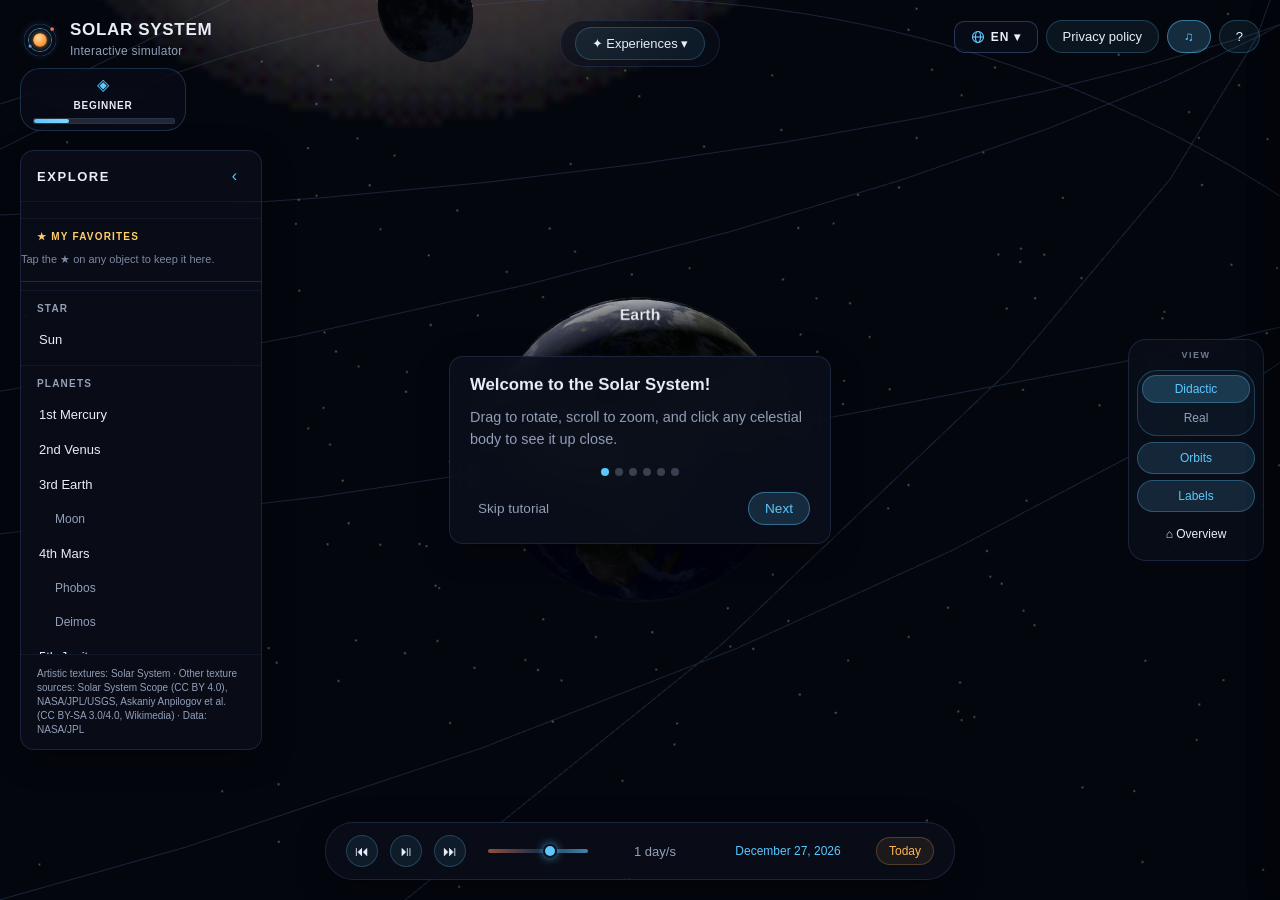
==== commit 9996fa14: "main316: progresso unico (capitulos, trilhas e naves)" ====
--- a/index.html
+++ b/index.html
@@ -26,7 +26,7 @@
   <canvas id="cena"></canvas>
   <div id="ui-root"></div>
   <script type="importmap">{"imports":{"three":"./lib/three.module.js","three/addons/":"./lib/addons/","./js/i18n.js?v=313":"./js/i18n.js?v=313","./js/i18n.js?v=313":"./js/i18n.js?v=313"}}</script>
-  <script type="module" src="js/main.js?v=315"></script>
+  <script type="module" src="js/main.js?v=316"></script>
 </body>
 </html>
 
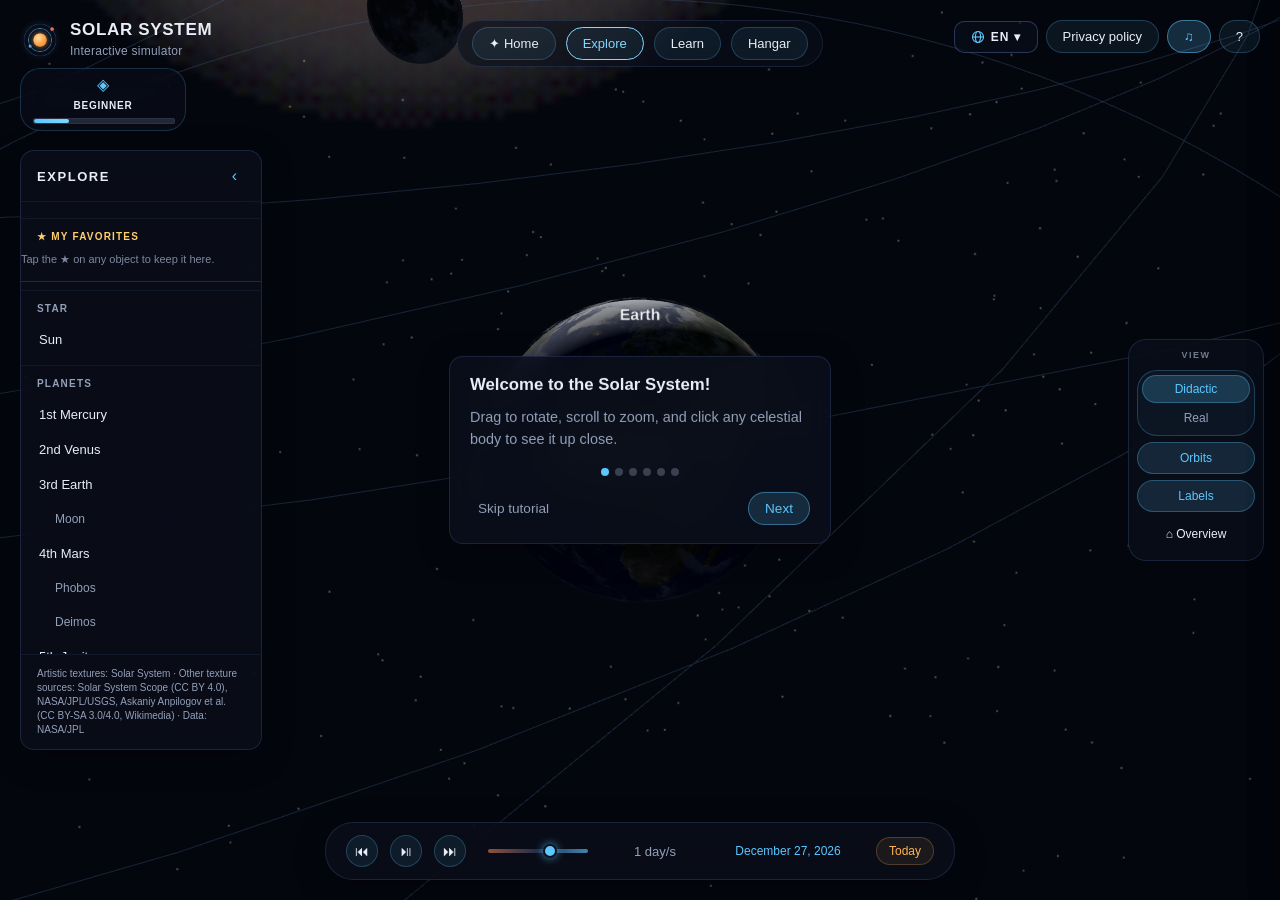
==== commit b83621f9: "main317: Inicio, barra de 4 areas e encaixes" ====
--- a/index.html
+++ b/index.html
@@ -10,14 +10,15 @@
   <meta property="og:type" content="website">
   <meta name="theme-color" content="#04060e">
   <link rel="icon" href="data:image/svg+xml,%3Csvg xmlns='http://www.w3.org/2000/svg' viewBox='0 0 64 64'%3E%3Ccircle cx='32' cy='32' r='14' fill='%23d8c8a0'/%3E%3Cellipse cx='32' cy='32' rx='26' ry='7' fill='none' stroke='%235cc8ff' stroke-width='3' transform='rotate(-18 32 32)'/%3E%3C/svg%3E">
-  <link rel="stylesheet" href="css/estilos.css?v=49">
+  <link rel="stylesheet" href="css/estilos.css?v=50">
   <link rel="stylesheet" href="css/hangar.css?v=5">
-  <link rel="stylesheet" href="css/navegacao.css?v=10">
-  <link rel="stylesheet" href="css/aprendizado.css?v=30">
-  <link rel="stylesheet" href="css/mobile.css?v=38">
+  <link rel="stylesheet" href="css/navegacao.css?v=11">
+  <link rel="stylesheet" href="css/inicio.css?v=2">
+  <link rel="stylesheet" href="css/aprendizado.css?v=31">
+  <link rel="stylesheet" href="css/mobile.css?v=39">
   <link rel="stylesheet" href="css/paywall.css?v=8">
   <link rel="stylesheet" href="css/quiz.css?v=9">
-  <link rel="stylesheet" href="css/voce-no-espaco.css?v=3">
+  <link rel="stylesheet" href="css/voce-no-espaco.css?v=4">
   <link rel="stylesheet" href="css/progresso.css?v=5">
   <link rel="stylesheet" href="css/tutorial.css?v=5">
   <link rel="stylesheet" href="css/palco.css?v=312">
@@ -25,8 +26,8 @@
 <body>
   <canvas id="cena"></canvas>
   <div id="ui-root"></div>
-  <script type="importmap">{"imports":{"three":"./lib/three.module.js","three/addons/":"./lib/addons/","./js/i18n.js?v=313":"./js/i18n.js?v=313","./js/i18n.js?v=313":"./js/i18n.js?v=313"}}</script>
-  <script type="module" src="js/main.js?v=316"></script>
+  <script type="importmap">{"imports":{"three":"./lib/three.module.js","three/addons/":"./lib/addons/","./js/i18n.js?v=314":"./js/i18n.js?v=314","./js/i18n.js?v=314":"./js/i18n.js?v=314"}}</script>
+  <script type="module" src="js/main.js?v=317"></script>
 </body>
 </html>
 
--- a/css/estilos.css
+++ b/css/estilos.css
@@ -2459,3 +2459,11 @@
  .politica-conteudo h2 { font-size:1.125em; }
  .politica-conteudo .idioma { font-size:.875em; }
 }
+
+/* Lote D (encaixes): ficha -> Comparador destaca o corpo + Terra */
+.comparador-corpo.comparador-destaque { outline: 2px solid #5cc8ff; outline-offset: 4px; border-radius: 10px; }
+.comparador-corpo.comparador-esmaecido { opacity: 0.4; }
+/* Alvos de toque ≥ 44px nos botões dos cartões de evento e de missão (Lote D) */
+@media (pointer: coarse) {
+  .evento-btn, .card-missao-btn-capitulo, .card-missao-btn-lancamento { min-height: 44px; }
+}
--- a/css/navegacao.css
+++ b/css/navegacao.css
@@ -6,6 +6,7 @@
 .experiencias-painel header,.aprendizado-biblioteca header{display:flex;align-items:center;gap:8px;padding:4px 10px 4px 20px;flex-shrink:0;border-bottom:1px solid #ffffff0b}
 .experiencias-painel h1,.aprendizado-biblioteca h1{margin:0;font-size:19px;font-weight:600;letter-spacing:.01em;outline:none}
 .experiencias-painel h1{flex:1}
+.aprendizado-biblioteca h1{flex:1;min-width:0;overflow-wrap:anywhere;line-height:1.25}
 .experiencias-overlay button,.descobertas button,.cena-mostrar-controles{box-sizing:border-box;min-height:44px;min-width:44px;border:0;color:inherit;font:inherit;cursor:pointer;background:transparent;border-radius:10px}
 .experiencias-fechar,.aprendizado-biblioteca-voltar{font-size:28px!important;color:#b8c9db!important}
 .experiencias-conteudo,.aprendizado-biblioteca-corpo{overflow-y:auto;overscroll-behavior:contain;padding:14px 18px 18px}
@@ -37,19 +38,27 @@
 body.com-navegacao .hangar-overlay{top:0;display:block}body.com-navegacao .hangar-overlay[style*="display: none"]{display:none}
 body.com-navegacao .mdock-titulo{padding:0;background:transparent;border:0;box-shadow:none;gap:8px;top:calc(10px + var(--safe-top,0px))}body.com-navegacao .mdock-titulo-logo{width:28px;height:28px}body.com-navegacao .mdock-titulo-sub{display:none}
 body.com-navegacao .mdock-topo-dir{top:calc(6px + var(--safe-top,0px))}
-body.com-navegacao .mdock-sec-exp,body.com-navegacao .mdock-sec-xp{border:0;background:transparent;font-family:inherit;color:#b9d8ee;cursor:pointer;min-height:44px;padding:8px 6px;flex-direction:column;gap:5px;flex-shrink:0;width:94px;font-size:12px;font-weight:500}
-body.com-navegacao .mdock-sec-exp{width:76px}body.com-navegacao .mdock-sec .mdock-seta-sec{display:none}
+/* Barra de 4 áreas: Início · Explorar · Aprender · Hangar. A largura cresce com o texto (texto ampliado nunca corta o rótulo). */
+.mdock-area-nav{display:none}
+body.com-navegacao .mdock-area-nav{display:flex}
+body.com-navegacao .mdock-sec.mdock-area{border:0;background:transparent;font-family:inherit;color:#b9d8ee;cursor:pointer;min-height:44px;min-width:48px;width:auto;padding:6px 4px;flex-direction:column;gap:4px;flex:0 0 auto;font-size:11.5px;font-weight:500;letter-spacing:0;position:relative}
+body.com-navegacao .mdock-sec .mdock-seta-sec{display:none}
+body.com-navegacao .mdock-sec.mdock-area[aria-current="page"]{color:#80d8ff}
+body.com-navegacao .mdock-sec.mdock-area[aria-current="page"]::after{content:"";position:absolute;left:22%;right:22%;top:0;height:2px;border-radius:2px;background:#80d8ff}
+.area-nav{display:none}
+body.com-navegacao:not(.modo-dock) .area-nav{display:inline-flex}
+.area-nav[aria-current="page"]{border-color:#80d8ff;color:#80d8ff}
 body.com-navegacao .mdock-sec[aria-expanded="true"]{color:#80d8ff}
 body.com-navegacao .mdock-settings-painel{top:calc(56px + var(--safe-top,0px))}
 body.com-navegacao .mdock-painel{top:calc(8px + var(--safe-top,0px))}
 body.com-navegacao .experiencias-itens{display:none!important}body.com-navegacao .experiencias-trigger{display:inline-flex}
 body[data-destino="hangar"] #mdock,body[data-destino="descobertas"] #mdock,body:not([data-destino="universo"]) .barra-acoes,body:not([data-destino="universo"]) .controles-tempo,body:not([data-destino="universo"]) .painel-explorar,body:not([data-destino="universo"]) .painel-info,body:not([data-destino="universo"]) .titulo{visibility:hidden;pointer-events:none}
-body.nav-atividade #mdock,body.nav-atividade .barra-acoes,body.nav-atividade .controles-tempo,body.nav-atividade .titulo,body.nav-cinema #mdock,body.nav-cinema .barra-acoes,body.nav-cinema .controles-tempo,body.nav-cinema .titulo{visibility:hidden;pointer-events:none}
+body.nav-atividade .painel-explorar,body.nav-atividade .painel-info,body.nav-atividade #mdock,body.nav-atividade .barra-acoes,body.nav-atividade .controles-tempo,body.nav-atividade .titulo,body.nav-cinema #mdock,body.nav-cinema .barra-acoes,body.nav-cinema .controles-tempo,body.nav-cinema .titulo{visibility:hidden;pointer-events:none}
 body.nav-menu .mdock-titulo,body.nav-menu .mdock-topo-dir{visibility:hidden}
 body.com-navegacao.nav-atividade #ui-root{z-index:150}
 body.com-navegacao .mdock-cal{max-height:calc(100% - var(--safe-top,0px) - var(--mdock-bar-h,95px) - 8px)}
 body.com-navegacao.quiz-encontrando #mdock{visibility:visible;pointer-events:none}body.com-navegacao.quiz-encontrando #mdock-btn-exp,body.com-navegacao.quiz-encontrando #mdock-painel-exp{visibility:visible;pointer-events:auto}
-body.com-navegacao.quiz-encontrando .mdock-transporte,body.com-navegacao.quiz-encontrando .mdock-sec-xp,body.com-navegacao.quiz-encontrando .mdock-topo-dir,body.com-navegacao.quiz-encontrando .mdock-titulo{visibility:hidden;pointer-events:none}
+body.com-navegacao.quiz-encontrando .mdock-transporte,body.com-navegacao.quiz-encontrando .mdock-area:not(#mdock-btn-exp),body.com-navegacao.quiz-encontrando .mdock-topo-dir,body.com-navegacao.quiz-encontrando .mdock-titulo{visibility:hidden;pointer-events:none}
 body.com-navegacao.modo-girar .experiencias-overlay,body.com-navegacao.modo-girar .descobertas,body.com-navegacao.modo-girar .cena-mostrar-controles{display:none}
 @media(max-height:420px){.experiencias-conteudo{padding:10px 14px 12px}.experiencias-destaques{margin-bottom:10px;gap:10px}.experiencias-destaques button{min-height:76px;padding:10px 12px}.experiencias-grade button{min-height:54px}.aprendizado-biblioteca-corpo{padding:10px 14px 12px}}
 @media(max-width:540px){.experiencias-grade{grid-template-columns:repeat(2,minmax(0,1fr))}.experiencias-destaques,.roteiros-lista{grid-template-columns:1fr}}
@@ -57,6 +66,6 @@
 @media(prefers-reduced-motion:reduce){.experiencias-painel,.aprendizado-biblioteca{animation:none}}
 
 body.nav-guia #mdock,body.nav-guia .controles-tempo {visibility:visible;pointer-events:auto;}
-body.nav-guia .mdock-sec-exp,body.nav-guia .mdock-sec-xp,body.nav-guia .mdock-topo-dir,body.nav-guia .mdock-titulo {visibility:hidden;pointer-events:none;}
+body.nav-guia .mdock-area,body.nav-guia .mdock-topo-dir,body.nav-guia .mdock-titulo {visibility:hidden;pointer-events:none;}
 
 .biblioteca-filtros{display:flex;align-items:center;gap:8px;padding:4px 14px;flex:none;border-bottom:1px solid #ffffff0b}.biblioteca-filtros button,.biblioteca-filtros select{min-height:44px;border-radius:10px;border:1px solid #83c9ff44;background:#102638;color:#d6eafa;font:inherit;padding:6px 12px}.biblioteca-filtros button[aria-pressed=true]{background:#225878;border-color:#83c9ff}.biblioteca-filtros select{min-width:0;max-width:55%;flex:1}.biblioteca-filtros select[hidden],.roteiros-trilha[hidden]{display:none}.biblioteca-filtros :focus-visible{outline:3px solid #83c9ff;outline-offset:2px}
--- a/css/inicio.css
+++ b/css/inicio.css
@@ -0,0 +1,17 @@
+/* Início: cartões no topo do menu (js/inicio.js). Mesma linguagem visual de navegacao.css. */
+.inicio{display:grid;grid-template-columns:repeat(2,minmax(0,1fr));gap:10px;margin-bottom:12px}
+.inicio [hidden]{display:none!important}
+.experiencias-overlay .inicio-cartao{box-sizing:border-box;display:flex;flex-direction:column;align-items:flex-start;justify-content:center;gap:3px;min-height:76px;padding:12px 14px;text-align:left;background:#132439;border:1px solid #78caff22;border-radius:14px;color:#e5edf7;font:inherit;min-width:0;overflow-wrap:anywhere}
+.inicio-cartao strong{font-size:15px;font-weight:600;line-height:1.3}
+.inicio-rotulo{font-size:11px;letter-spacing:.04em;text-transform:uppercase;color:#83c9e7}
+.inicio-sub{font-size:12px;color:#aabdd0;line-height:1.4}
+.experiencias-overlay .inicio-continuar{background:#15364a;border-color:#80d8ff55}
+.inicio-continuar strong{font-size:17px}
+.inicio-ceu{align-items:stretch}
+.inicio-ceu-acoes{display:flex;flex-wrap:wrap;gap:6px;margin-top:4px}
+.inicio-ceu-acoes button{box-sizing:border-box;min-height:44px;min-width:44px;padding:6px 12px;border:1px solid #83c9ff44;border-radius:10px;background:#102638;color:#d6eafa;font:inherit;font-size:12.5px;cursor:pointer;text-align:left}
+.inicio-ceu-ver{flex:0 0 auto}
+.inicio-ceu-capitulo{flex:1 1 auto}
+.inicio button:focus-visible{outline:2px solid #ffb454;outline-offset:-3px}
+@media(hover:hover){.experiencias-overlay .inicio-cartao:hover,.inicio-ceu-acoes button:hover{background-color:#20374b}}
+@media(max-width:540px){.inicio{grid-template-columns:1fr}}
--- a/css/aprendizado.css
+++ b/css/aprendizado.css
@@ -137,7 +137,8 @@
 .aprendizado-continuar {width:100%;text-align:left;margin-bottom:8px;border-color:#83c9ff;background:#204e74;}
 .aprendizado-retorno {width:100%;text-align:left;margin-bottom:12px;-webkit-appearance:none;appearance:none;}
 
-.aprendizado-continuar, .aprendizado-retorno {border-radius:10px;padding:8px 12px;}
+.aprendizado-continuar, .aprendizado-retorno, .aprendizado-quiz-trilha {border-radius:10px;padding:8px 12px;}
+.aprendizado-quiz-trilha {width:100%;min-height:44px;text-align:left;margin-bottom:8px;border-color:#83c9ff;background:#204e74;}
 
 /* Durante a leitura, o transporte continua acessível abaixo da cena. */
 body.com-navegacao.nav-guia .aprendizado-sol {max-height:calc(100dvh - var(--nav-h) - var(--mdock-bar-h,64px) - 20px);}
--- a/css/mobile.css
+++ b/css/mobile.css
@@ -497,8 +497,8 @@
   .mdock-ajuste { gap: 4px; }
   .mdock-speed { width: 58px; min-width: 58px; font-size: 11px; }
   .mdock-data { min-width: 90px; padding: 4px; font-size: 11px; }
-  body.com-navegacao .mdock-sec-exp { width: 60px; }
-  body.com-navegacao .mdock-sec-xp { width: 80px; font-size: 11px; }
+  body.com-navegacao .mdock-sec.mdock-area { font-size: 11px; padding: 6px 2px; }
+  .mdock-bar { gap: 4px; }
 }
 
 /* Leitura acessível: acompanha o tamanho de texto do iOS, preservando a base de 17pt. */
@@ -547,3 +547,8 @@
   #mdock-painel-exp.com-ficha .mdock-numero-rotulo,
   #mdock-painel-exp.com-ficha .mdock-numero-valor { min-width: 0; overflow-wrap: anywhere; }
 }
+
+/* Ligações da ficha do dock (Você no Espaço / Comparador) */
+.mdock-encaixes { display: flex; flex-direction: column; gap: 8px; margin: 12px 0 4px; grid-column: 1 / -1; }
+.mdock-encaixe { min-height: 44px; padding: 8px 12px; border-radius: 10px; border: 1px solid rgba(131,201,255,.3); background: rgba(16,38,56,.9); color: #d6eafa; font: inherit; font-size: 13px; text-align: left; cursor: pointer; overflow-wrap: anywhere; }
+.mdock-encaixe:focus-visible { outline: 2px solid #ffb454; outline-offset: 2px; }
--- a/css/voce-no-espaco.css
+++ b/css/voce-no-espaco.css
@@ -336,3 +336,8 @@
 }
 body.modo-dock .voce-no-espaco-selo { font-size: 8px; padding: 2px 5px; }
 body.modo-dock .voce-no-espaco-hint { font-size: 8px; line-height: 1.1; }
+
+.voce-no-espaco-card-item.voce-no-espaco-foco {
+  outline: 2px solid #5cc8ff;
+  outline-offset: 2px;
+}
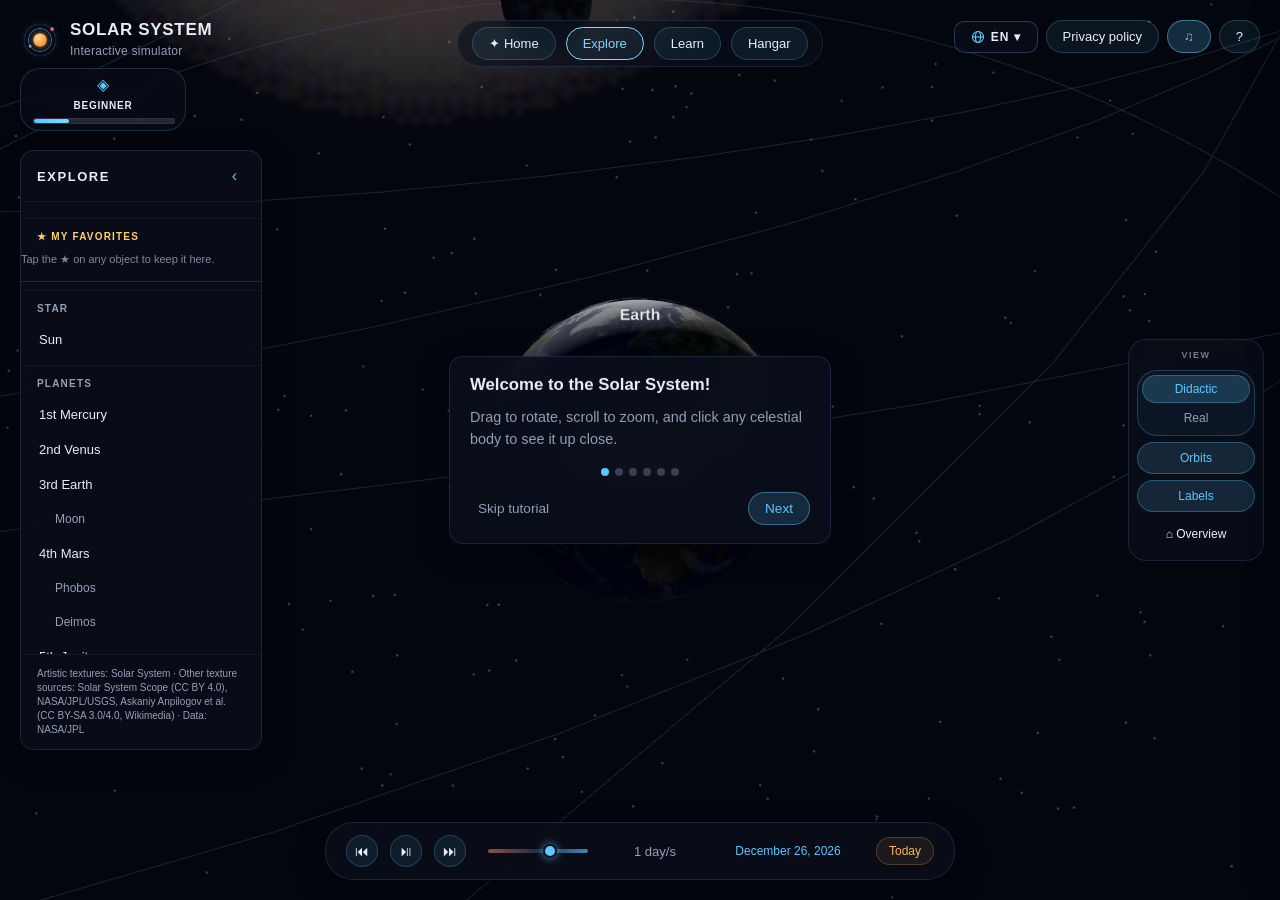
==== commit 32c69bb8: "main318: amostra Pro, restaurar compra e rotulo de lancamento" ====
--- a/index.html
+++ b/index.html
@@ -16,7 +16,7 @@
   <link rel="stylesheet" href="css/inicio.css?v=2">
   <link rel="stylesheet" href="css/aprendizado.css?v=31">
   <link rel="stylesheet" href="css/mobile.css?v=39">
-  <link rel="stylesheet" href="css/paywall.css?v=8">
+  <link rel="stylesheet" href="css/paywall.css?v=9">
   <link rel="stylesheet" href="css/quiz.css?v=9">
   <link rel="stylesheet" href="css/voce-no-espaco.css?v=4">
   <link rel="stylesheet" href="css/progresso.css?v=5">
@@ -26,8 +26,8 @@
 <body>
   <canvas id="cena"></canvas>
   <div id="ui-root"></div>
-  <script type="importmap">{"imports":{"three":"./lib/three.module.js","three/addons/":"./lib/addons/","./js/i18n.js?v=314":"./js/i18n.js?v=314","./js/i18n.js?v=314":"./js/i18n.js?v=314"}}</script>
-  <script type="module" src="js/main.js?v=317"></script>
+  <script type="importmap">{"imports":{"three":"./lib/three.module.js","three/addons/":"./lib/addons/","./js/i18n.js?v=315":"./js/i18n.js?v=315","./js/i18n.js?v=315":"./js/i18n.js?v=315"}}</script>
+  <script type="module" src="js/main.js?v=318"></script>
 </body>
 </html>
 
--- a/css/paywall.css
+++ b/css/paywall.css
@@ -29,6 +29,11 @@
 .paywall-decisao { flex: none; border-top: 1px solid rgba(120,160,255,.16); margin-top: 16px; padding-top: 12px; }
 .paywall-preco { font-size: 16px; line-height: 1.4; font-weight: 600; }
 .paywall-ancora { font-size: 12px; color: #acb8cb; margin-top: 2px; }
+.paywall-lancamento { display: inline-block; margin-top: 4px; padding: 2px 8px; border-radius: 999px; font-size: 12px; font-weight: 600; color: #ffb454; border: 1px solid rgba(255, 180, 84, .5); }
+/* Restaurar compra nos Ajustes (js/restaurar-compra.js) */
+.restaurar-status { display: block; margin: 0 0 6px; font-size: 12px; line-height: 1.35; color: #acb8cb; }
+.restaurar-status[hidden] { display: none; }
+.restaurar-botao[disabled] { opacity: .6; }
 .paywall-acoes { display: flex; gap: 10px; margin-top: 10px; }
 .paywall-comprar, .paywall-restaurar, .paywall-preco-repetir {
   box-sizing: border-box; min-height: 44px; padding: 10px 14px; border: 1px solid rgba(147,160,184,.35); border-radius: 12px;
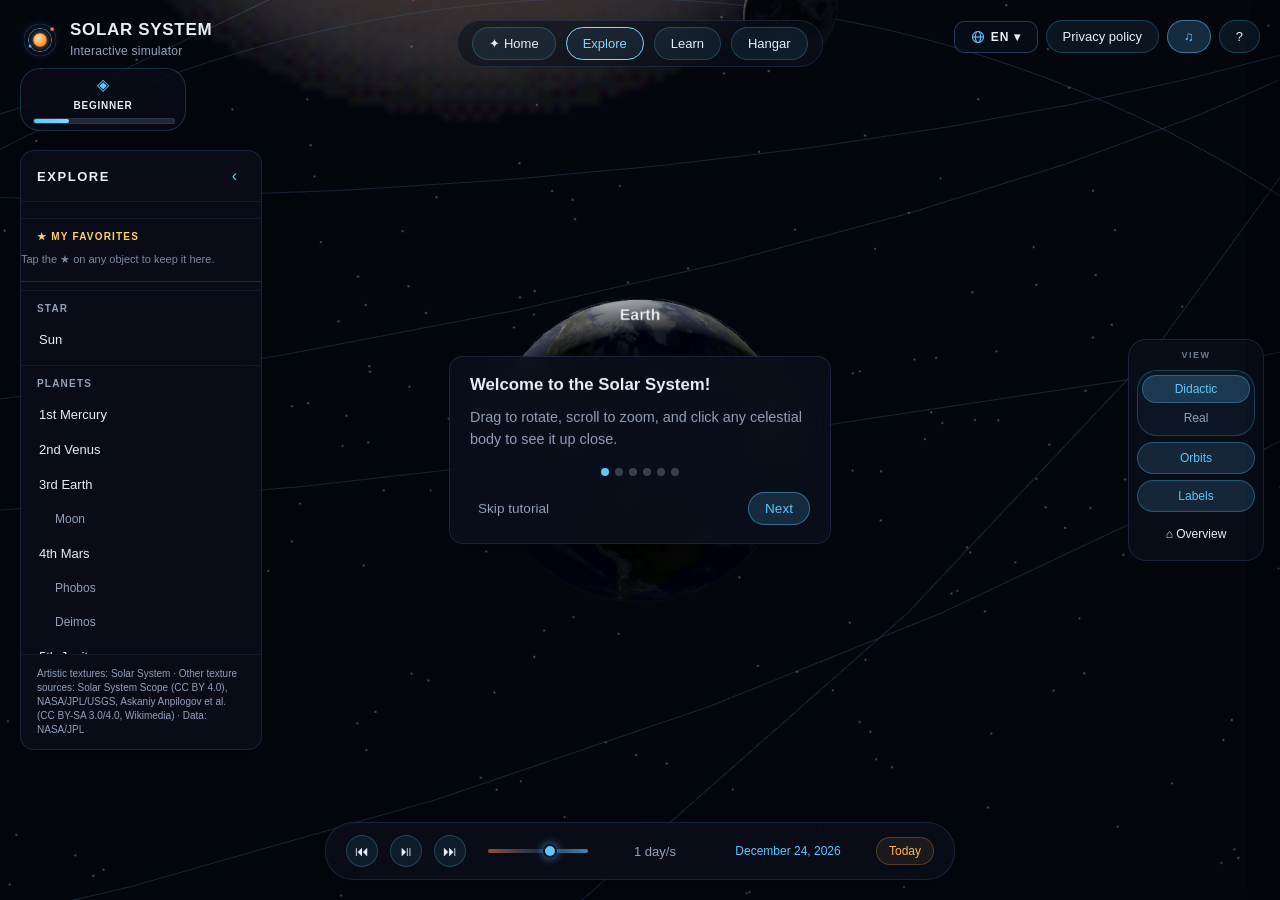
==== commit c4ca7346: "main319: Voce no Espaco sem cortes e datas de meteoros conferidas" ====
--- a/index.html
+++ b/index.html
@@ -18,7 +18,7 @@
   <link rel="stylesheet" href="css/mobile.css?v=39">
   <link rel="stylesheet" href="css/paywall.css?v=9">
   <link rel="stylesheet" href="css/quiz.css?v=9">
-  <link rel="stylesheet" href="css/voce-no-espaco.css?v=4">
+  <link rel="stylesheet" href="css/voce-no-espaco.css?v=7">
   <link rel="stylesheet" href="css/progresso.css?v=5">
   <link rel="stylesheet" href="css/tutorial.css?v=5">
   <link rel="stylesheet" href="css/palco.css?v=312">
@@ -26,8 +26,8 @@
 <body>
   <canvas id="cena"></canvas>
   <div id="ui-root"></div>
-  <script type="importmap">{"imports":{"three":"./lib/three.module.js","three/addons/":"./lib/addons/","./js/i18n.js?v=315":"./js/i18n.js?v=315","./js/i18n.js?v=315":"./js/i18n.js?v=315"}}</script>
-  <script type="module" src="js/main.js?v=318"></script>
+  <script type="importmap">{"imports":{"three":"./lib/three.module.js","three/addons/":"./lib/addons/","./js/i18n.js?v=317":"./js/i18n.js?v=317","./js/i18n.js?v=317":"./js/i18n.js?v=317"}}</script>
+  <script type="module" src="js/main.js?v=321"></script>
 </body>
 </html>
 
--- a/css/voce-no-espaco.css
+++ b/css/voce-no-espaco.css
@@ -311,17 +311,21 @@
 
 body.modo-dock .voce-no-espaco-grid {
   grid-template-columns: repeat(4, minmax(0, 1fr));
-  grid-auto-rows: minmax(0, 1fr);
+  /* Linhas no tamanho do conteúdo (max-content: o overflow hidden dos cartões
+     deixaria o grid encolhê-los): a frase de cada astro aparece inteira.
+     Se não couber na altura da tela, a grade rola (antes a frase era cortada). */
+  grid-auto-rows: max-content;
   gap: 5px;
   flex: 1 1 0;
   min-height: 0;
+  overflow-y: auto;
+  overscroll-behavior: contain;
 }
 
 body.modo-dock .voce-no-espaco-card-item {
   min-width: 0;
   padding: 5px 6px;
   gap: 3px;
-  overflow: hidden;
 }
 
 body.modo-dock .voce-no-espaco-nome { font-size: 10px; }
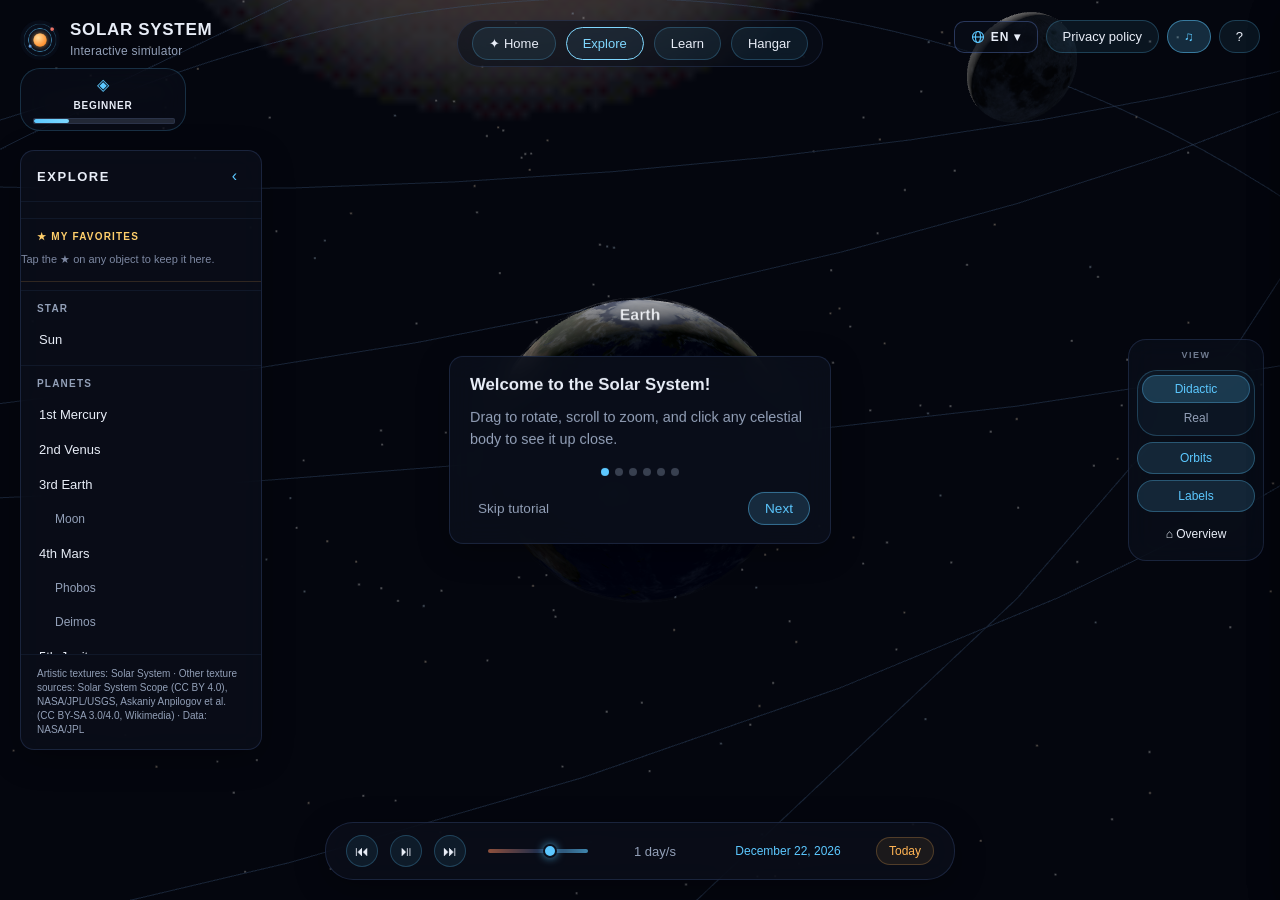
==== commit ed8cdc60: "main320: cortes no celular deitado corrigidos e texto maior no iPad Co-Authored-By: Claude Fable 5.2" ====
--- a/index.html
+++ b/index.html
@@ -10,24 +10,24 @@
   <meta property="og:type" content="website">
   <meta name="theme-color" content="#04060e">
   <link rel="icon" href="data:image/svg+xml,%3Csvg xmlns='http://www.w3.org/2000/svg' viewBox='0 0 64 64'%3E%3Ccircle cx='32' cy='32' r='14' fill='%23d8c8a0'/%3E%3Cellipse cx='32' cy='32' rx='26' ry='7' fill='none' stroke='%235cc8ff' stroke-width='3' transform='rotate(-18 32 32)'/%3E%3C/svg%3E">
-  <link rel="stylesheet" href="css/estilos.css?v=50">
+  <link rel="stylesheet" href="css/estilos.css?v=51">
   <link rel="stylesheet" href="css/hangar.css?v=5">
   <link rel="stylesheet" href="css/navegacao.css?v=11">
   <link rel="stylesheet" href="css/inicio.css?v=2">
   <link rel="stylesheet" href="css/aprendizado.css?v=31">
-  <link rel="stylesheet" href="css/mobile.css?v=39">
+  <link rel="stylesheet" href="css/mobile.css?v=40">
   <link rel="stylesheet" href="css/paywall.css?v=9">
   <link rel="stylesheet" href="css/quiz.css?v=9">
-  <link rel="stylesheet" href="css/voce-no-espaco.css?v=7">
+  <link rel="stylesheet" href="css/voce-no-espaco.css?v=8">
   <link rel="stylesheet" href="css/progresso.css?v=5">
   <link rel="stylesheet" href="css/tutorial.css?v=5">
-  <link rel="stylesheet" href="css/palco.css?v=312">
+  <link rel="stylesheet" href="css/palco.css?v=314">
 </head>
 <body>
   <canvas id="cena"></canvas>
   <div id="ui-root"></div>
   <script type="importmap">{"imports":{"three":"./lib/three.module.js","three/addons/":"./lib/addons/","./js/i18n.js?v=317":"./js/i18n.js?v=317","./js/i18n.js?v=317":"./js/i18n.js?v=317"}}</script>
-  <script type="module" src="js/main.js?v=321"></script>
+  <script type="module" src="js/main.js?v=322"></script>
 </body>
 </html>
 
--- a/css/estilos.css
+++ b/css/estilos.css
@@ -2255,6 +2255,9 @@
 body.modo-dock .paywall-overlay {
   align-items: stretch !important;
   justify-content: stretch !important;
+  /* border-box: o overlay (width:100%) somava o padding das safe areas e o painel
+     vazava ~62px além da borda direita (comparador no iPhone deitado) */
+  box-sizing: border-box !important;
   /* laterais: notch/Dynamic Island viram borda ESQUERDA/DIREITA em paisagem —
      sem isto o conteúdo das páginas colava na área de risco (iPhone do Fred) */
   padding: 0 var(--safe-right) 0 var(--safe-left) !important;
--- a/css/mobile.css
+++ b/css/mobile.css
@@ -251,6 +251,13 @@
   bottom: var(--mdock-bar-h, 56px); top: calc(54px + var(--safe-top));
   width: min(46vw, 460px); border-radius: 16px 16px 0 0; z-index: 60;
 }
+/* O card tem altura fixa (top+bottom): o corpo preenche e só o conteúdo rola por
+   dentro. Sem isto o max-height:320px de .card-missao-conteudo ultrapassava o card
+   no celular deitado e "Entender no capítulo" ficava sob a barra inferior. */
+/* (o display do card é inline — block/none —, por isso o corpo usa height:100%) */
+body.modo-dock .card-missao-corpo { height: 100%; min-height: 0; display: flex; flex-direction: column; box-sizing: border-box; }
+body.modo-dock .card-missao-header { flex: none; }
+body.modo-dock .card-missao-conteudo { flex: 0 1 auto; min-height: 0; overscroll-behavior: contain; -webkit-overflow-scrolling: touch; }
 .mdock-painel-cabeca {
   box-sizing: border-box; min-height: 44px; display: flex; align-items: center; justify-content: space-between; padding: 7px 14px;
   border-bottom: 1px solid rgba(120, 160, 255, .08); cursor: pointer;
--- a/css/voce-no-espaco.css
+++ b/css/voce-no-espaco.css
@@ -341,6 +341,24 @@
 body.modo-dock .voce-no-espaco-selo { font-size: 8px; padding: 2px 5px; }
 body.modo-dock .voce-no-espaco-hint { font-size: 8px; line-height: 1.1; }
 
+/* iPad e outras telas altas também usam o dock, mas têm espaço de sobra: a
+   grade densa acima foi feita para o celular deitado (cerca de 400 px de
+   altura) e, no iPad, deixava o texto com 8 a 10 px e meia tela vazia. */
+@media (min-height: 700px) {
+  body.modo-dock .voce-no-espaco-titulo { font-size: 22px; margin-bottom: 14px; }
+  body.modo-dock .voce-no-espaco-controles { gap: 12px 20px; margin-bottom: 14px; padding-bottom: 14px; }
+  body.modo-dock .voce-no-espaco-controle label { font-size: 12px; }
+  body.modo-dock .voce-no-espaco-controle input[type="number"] { padding: 9px 12px; font-size: 16px; }
+  body.modo-dock .voce-no-espaco-grid { gap: 12px; }
+  body.modo-dock .voce-no-espaco-card-item { padding: 14px 16px; gap: 8px; }
+  body.modo-dock .voce-no-espaco-nome { font-size: 15px; }
+  body.modo-dock .voce-no-espaco-dados { gap: 6px; font-size: 14px; }
+  body.modo-dock .voce-no-espaco-linha { gap: 8px; }
+  body.modo-dock .voce-no-espaco-frase { font-size: 13px; line-height: 1.3; margin-top: 4px; padding-top: 6px; }
+  body.modo-dock .voce-no-espaco-selo { font-size: 10px; padding: 3px 8px; }
+  body.modo-dock .voce-no-espaco-hint { font-size: 11px; line-height: 1.2; max-width: 160px; }
+}
+
 .voce-no-espaco-card-item.voce-no-espaco-foco {
   outline: 2px solid #5cc8ff;
   outline-offset: 2px;
--- a/css/palco.css
+++ b/css/palco.css
@@ -961,5 +961,9 @@
 
 .palco-medicoes > div { display: flex; align-items: center; gap: 8px; margin-top: 6px; }
 .palco-medicoes span { overflow-wrap: anywhere; font-size: 0.8rem; }
+/* Fechado (telas baixas), o card mostra só o título. As linhas "Registrar A/B"
+   são filhas diretas, não um .palco-card-valor: sem esta regra elas continuavam
+   visíveis numa linha só e "Registrar B" saía cortado na borda do card. */
+.palco-medicoes.palco-card-colapsado > div { display: none; }
 
 .palco-roteiro-historico { margin: 0 0 8px; font-size: 0.82rem; line-height: 1.35; color: #cfdbf1; }
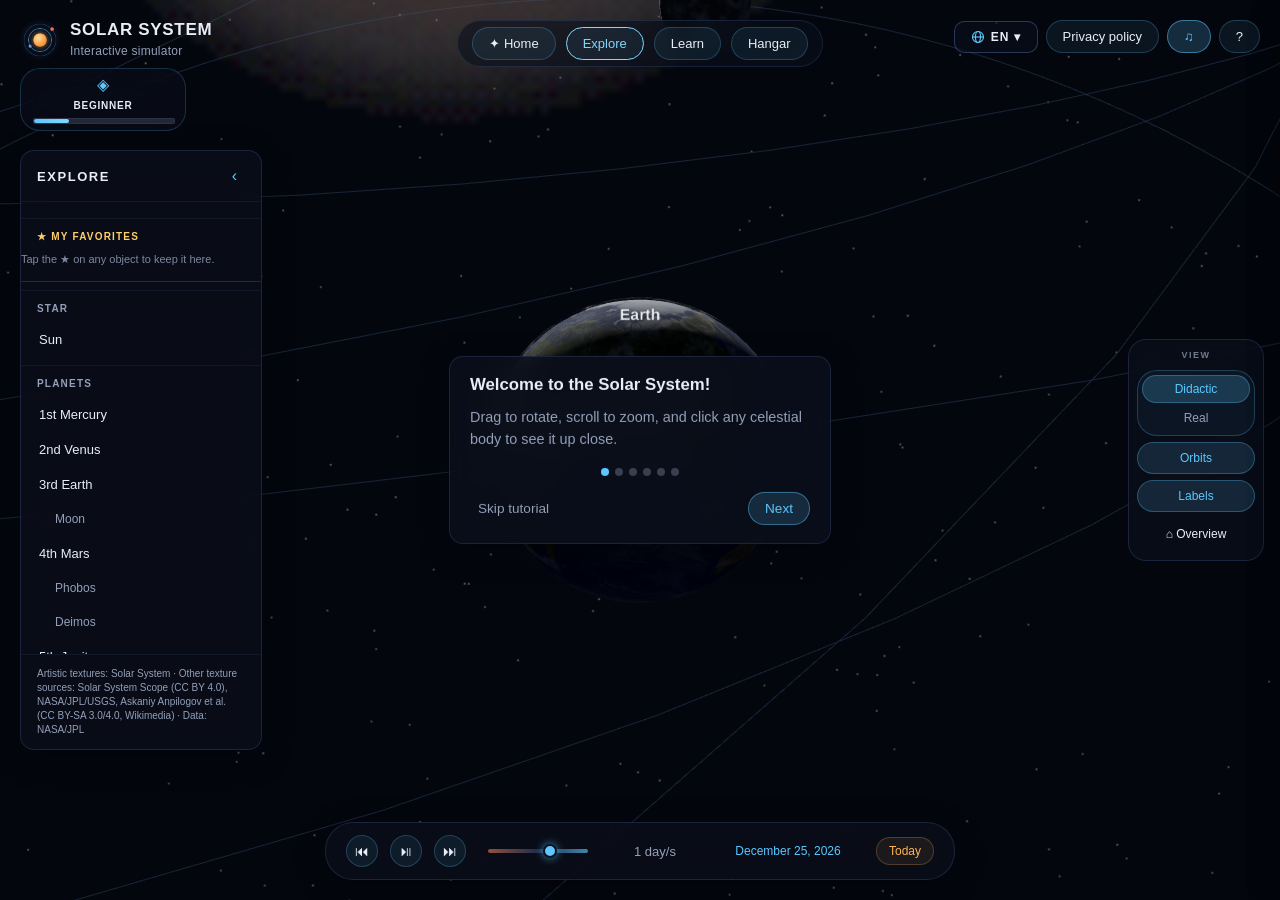
==== commit 1517ef92: "main321: cartao fechado de Estacoes mostra o titulo inteiro" ====
--- a/index.html
+++ b/index.html
@@ -21,13 +21,13 @@
   <link rel="stylesheet" href="css/voce-no-espaco.css?v=8">
   <link rel="stylesheet" href="css/progresso.css?v=5">
   <link rel="stylesheet" href="css/tutorial.css?v=5">
-  <link rel="stylesheet" href="css/palco.css?v=314">
+  <link rel="stylesheet" href="css/palco.css?v=315">
 </head>
 <body>
   <canvas id="cena"></canvas>
   <div id="ui-root"></div>
   <script type="importmap">{"imports":{"three":"./lib/three.module.js","three/addons/":"./lib/addons/","./js/i18n.js?v=317":"./js/i18n.js?v=317","./js/i18n.js?v=317":"./js/i18n.js?v=317"}}</script>
-  <script type="module" src="js/main.js?v=322"></script>
+  <script type="module" src="js/main.js?v=323"></script>
 </body>
 </html>
 
--- a/css/palco.css
+++ b/css/palco.css
@@ -802,6 +802,9 @@
   color: #e8edf7;
 }
 
+/* Sem resumo (valor que é só gráfico), o espaço volta inteiro para o título. */
+.palco-card-colapsado .palco-card-resumo:empty { display: none; }
+
 /* O card fechado nunca transborda a própria caixa */
 .palco-card-colapsado { overflow: hidden; }
 
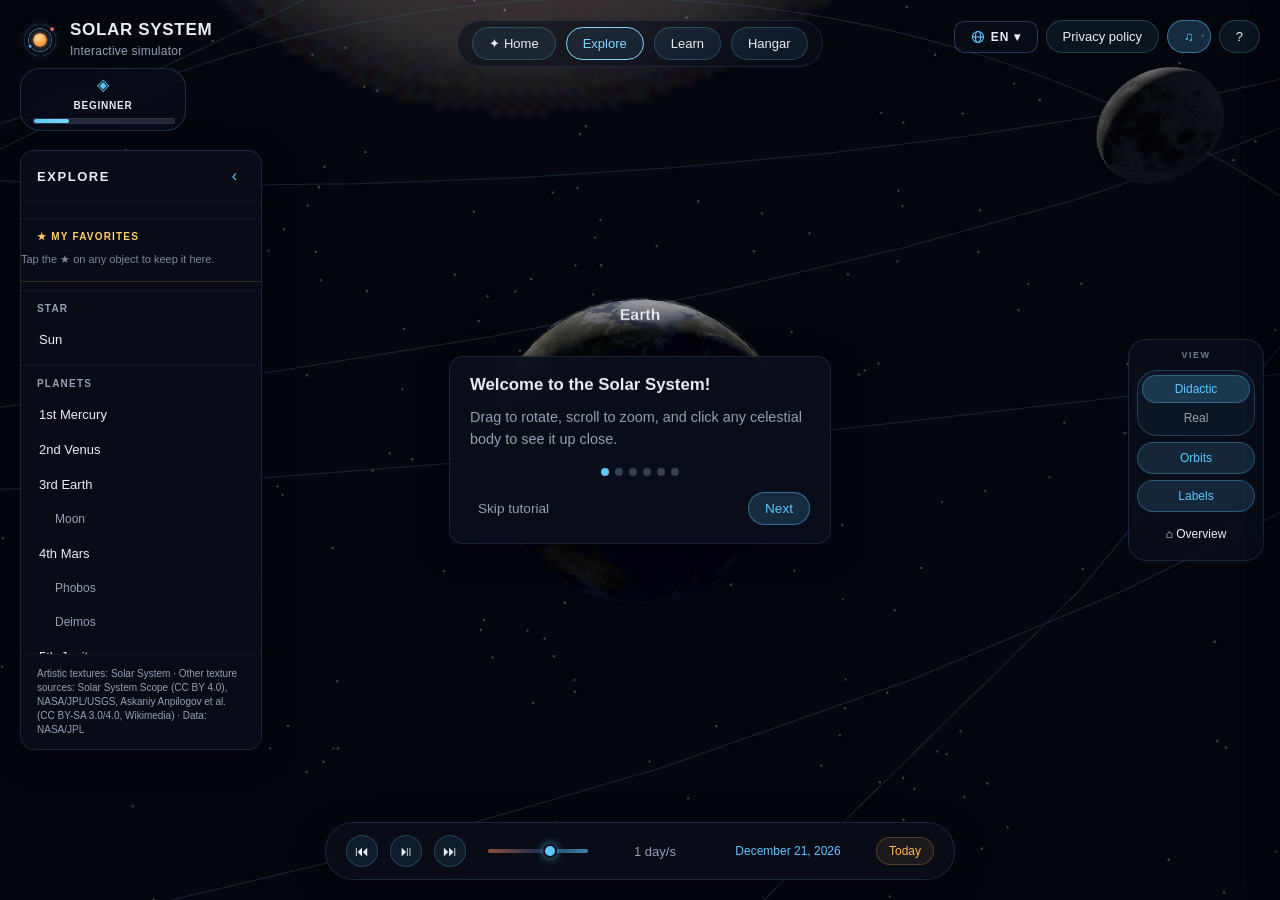
==== commit af0c2143: "main322: data do preco de lancamento ajustavel pelo painel" ====
--- a/index.html
+++ b/index.html
@@ -27,7 +27,7 @@
   <canvas id="cena"></canvas>
   <div id="ui-root"></div>
   <script type="importmap">{"imports":{"three":"./lib/three.module.js","three/addons/":"./lib/addons/","./js/i18n.js?v=317":"./js/i18n.js?v=317","./js/i18n.js?v=317":"./js/i18n.js?v=317"}}</script>
-  <script type="module" src="js/main.js?v=323"></script>
+  <script type="module" src="js/main.js?v=324"></script>
 </body>
 </html>
 
